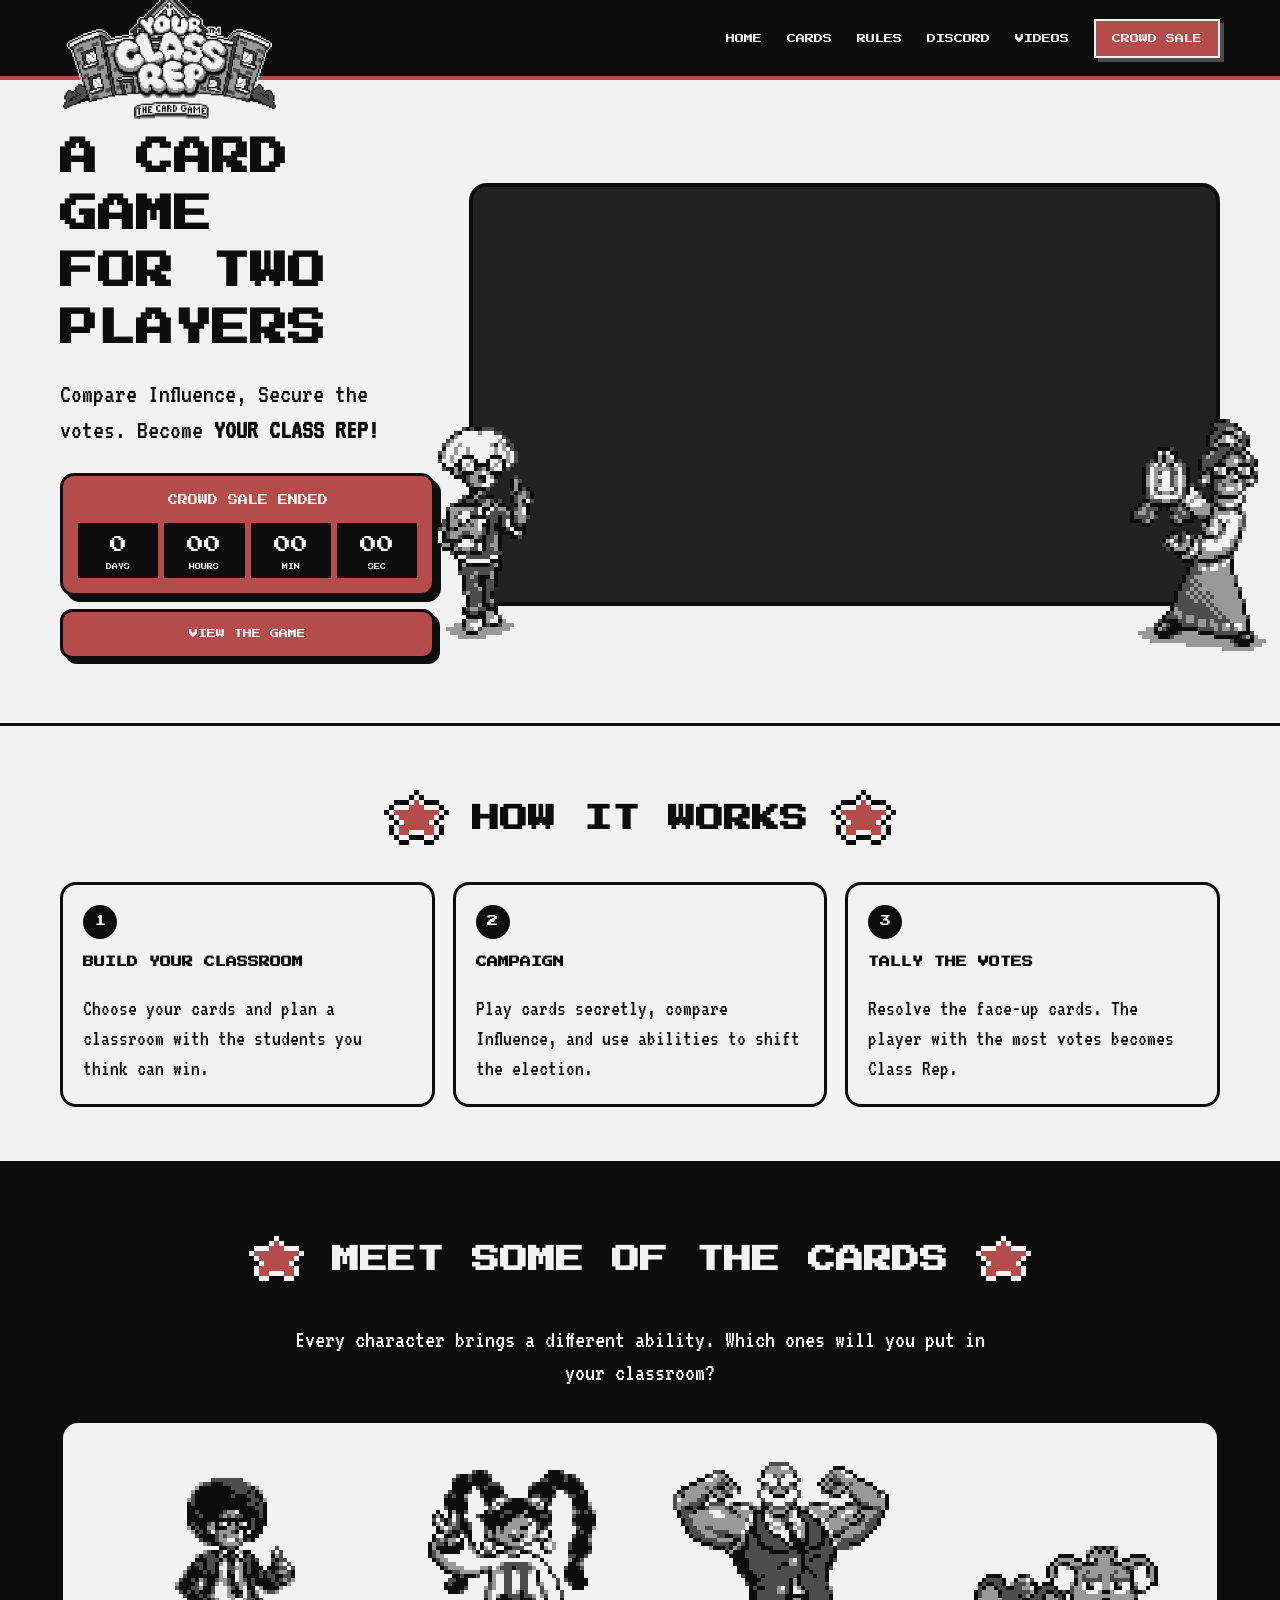
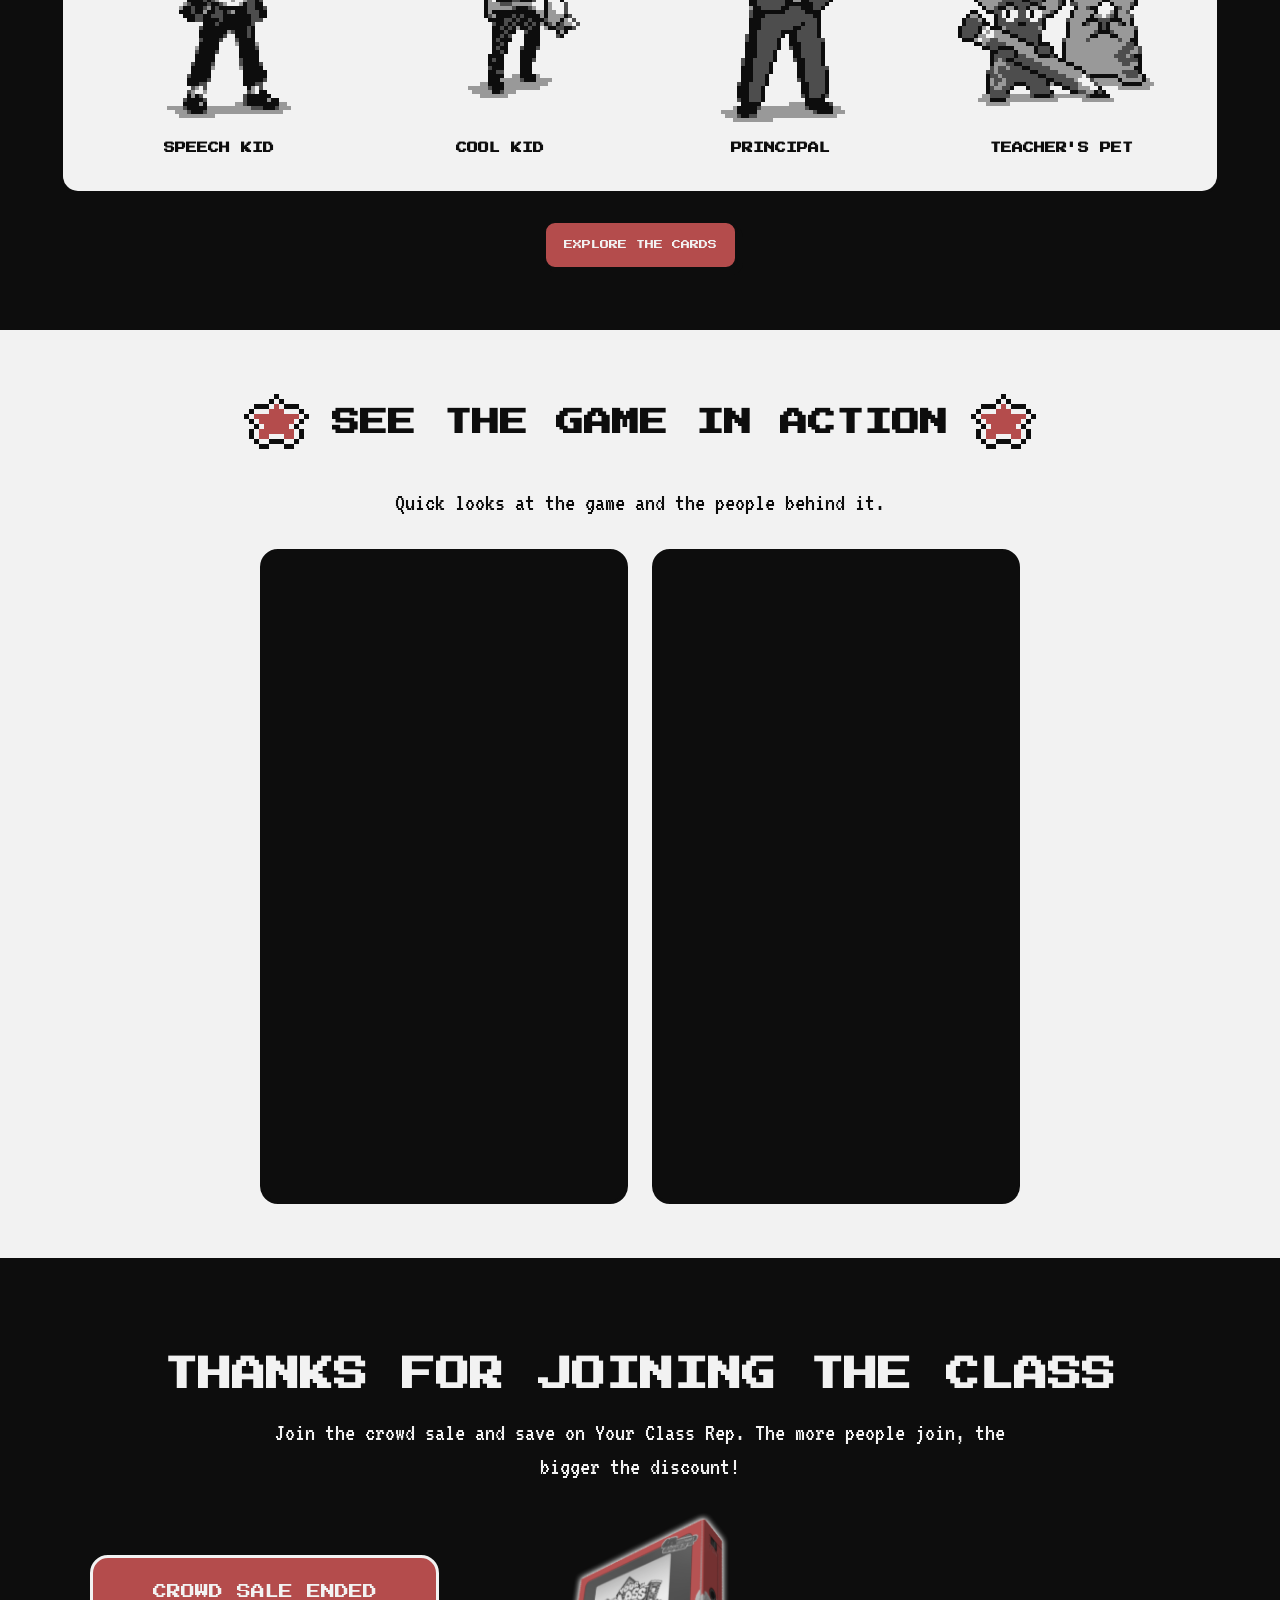
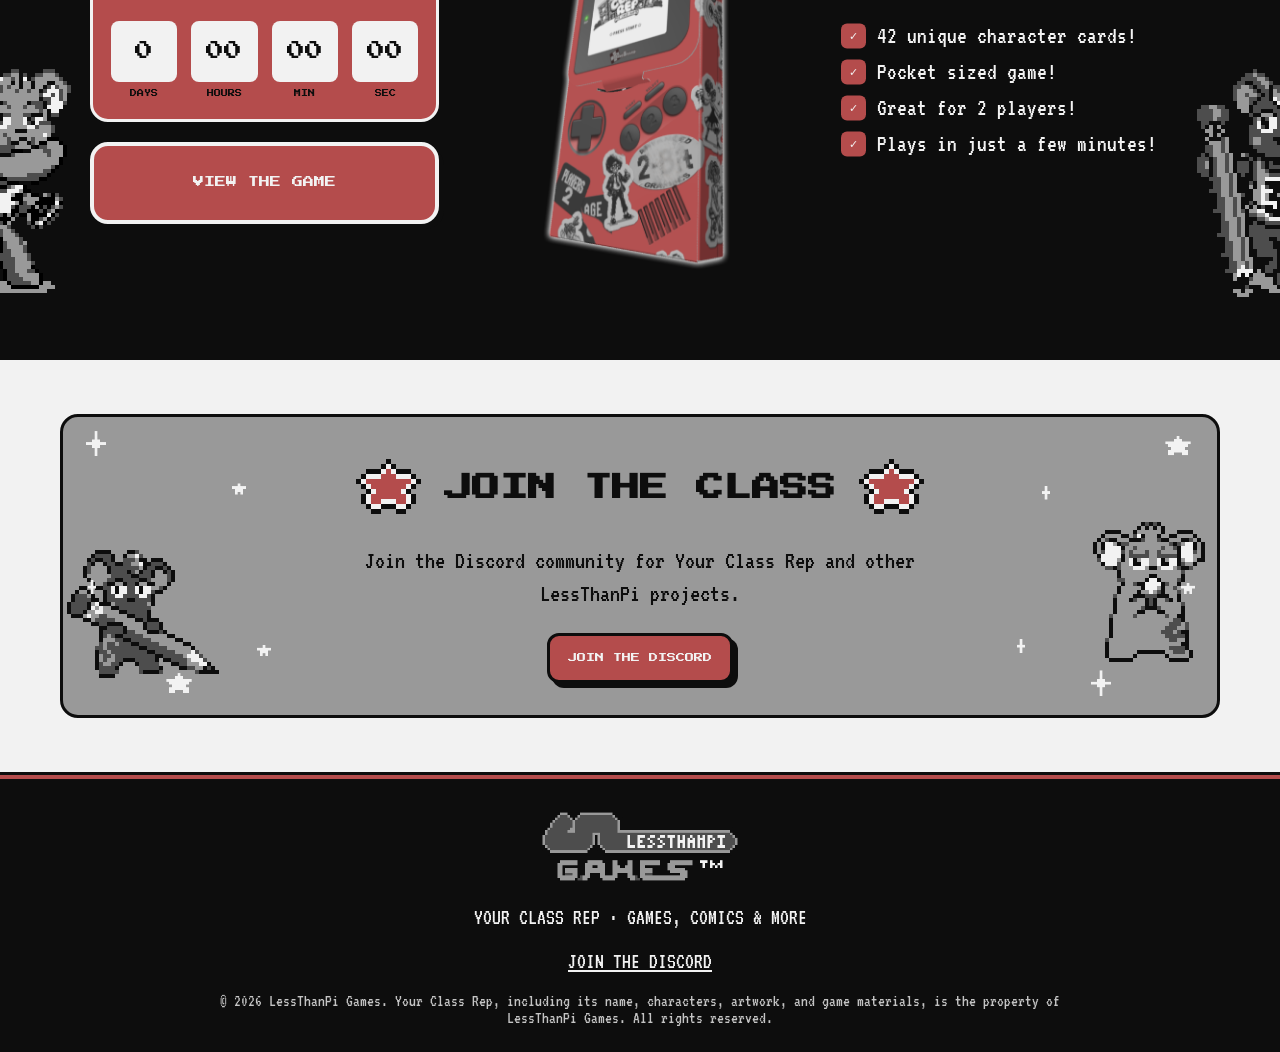
==== index.html @ 60b1a702 "Codex updates" ====
<!doctype html>
<html lang="en">
<head>
  <meta charset="utf-8">
  <meta name="viewport" content="width=device-width, initial-scale=1">
  <title>Your Class Rep | A Card Game for Two Players</title>
  <meta name="description" content="Meet Your Class Rep, a fast-paced two-player card game. Compare Influence, secure the votes, and become Your Class Rep.">
  <meta name="robots" content="index, follow, max-image-preview:large">
  <link rel="canonical" href="https://yourclassrep.com/">
  <link rel="icon" type="image/png" sizes="32x32" href="images/Assets/favicon-32.png">
  <link rel="icon" type="image/png" sizes="192x192" href="images/Assets/favicon-192.png">
  <link rel="apple-touch-icon" href="images/Assets/apple-touch-icon.png">
  <meta property="og:type" content="website">
  <meta property="og:site_name" content="Your Class Rep">
  <meta property="og:title" content="Your Class Rep | A Card Game for Two Players">
  <meta property="og:description" content="Compare Influence, secure the votes, and become Your Class Rep.">
  <meta property="og:url" content="https://yourclassrep.com/">
  <meta property="og:image" content="https://yourclassrep.com/images/Assets/Box-Transparent.png">
  <meta property="og:image:alt" content="Your Class Rep card game box">
  <meta name="twitter:card" content="summary_large_image">
  <meta name="twitter:image" content="https://yourclassrep.com/images/Assets/Box-Transparent.png">
  <link rel="preconnect" href="https://fonts.googleapis.com">
  <link rel="preconnect" href="https://fonts.gstatic.com" crossorigin>
  <link href="https://fonts.googleapis.com/css2?family=Press+Start+2P&family=VT323&display=swap" rel="stylesheet">
  <style>
    :root { --black:#0d0d0d; --white:#f2f2f2; --light-gray:#999; --dark-gray:#4d4d4d; --red:#b44c4c; --ink:var(--black); --paper:var(--white); }
    * { box-sizing:border-box; }
    html { scroll-behavior:smooth; scroll-padding-top:90px; }
    body { margin:0; color:var(--ink); background:var(--paper); font:22px "VT323",monospace; }
    a { color:inherit; }
    h1,h2,h3,.pixel { font-family:"Press Start 2P",monospace; text-transform:uppercase; }
    h1 { margin:0; font-size:clamp(23px,3.2vw,38px); line-height:1.5; }
    h2 { margin:0; font-size:clamp(16px,2.2vw,22px); line-height:1.6; }
    h3 { margin:0; font-size:11px; line-height:1.7; }
    p { line-height:1.35; }
    .wrap { width:min(1160px,calc(100% - 40px)); margin-inline:auto; }
    .topbar { position:sticky; top:0; z-index:20; background:var(--black); color:var(--white); border-bottom:4px solid var(--red); }
    .nav { position:relative; min-height:76px; display:flex; align-items:center; justify-content:flex-end; gap:24px; }
    .brand { position:absolute; z-index:2; left:0; top:-8px; display:block; }
    .brand img { display:block; width:220px; height:auto; max-width:none; object-fit:initial; }
    .navlinks { display:flex; align-items:center; justify-content:flex-end; gap:clamp(12px,2vw,25px); }
    .navlinks a { color:var(--white); text-decoration:none; font:9px "Press Start 2P",monospace; }
    .navlinks a:hover { color:#ff8b8b; }
    .navlinks .sale-nav { padding:13px 16px; background:var(--red); border:2px solid var(--white); box-shadow:4px 4px 0 var(--dark-gray); }
    .hero { display:grid; grid-template-columns:minmax(0,1fr) minmax(0,2fr); align-items:center; gap:34px; padding-block:38px 52px; }
    .hero-copy { padding:12px 0; }
    .hero-copy .subhead { margin:18px 0 24px; font-size:27px; }
    .hero-video { position:relative; width:100%; aspect-ratio:16/9; border:4px solid var(--black); border-radius:18px; background:#222; }
    .hero-video iframe,.short-video iframe { display:block; width:100%; height:100%; border:0; }
    .countdown-card { padding:15px; background:var(--red); color:var(--white); border:3px solid var(--black); border-radius:14px; box-shadow:5px 5px 0 var(--black); }
    .countdown-title { margin:0 0 11px; font:8px "Press Start 2P",monospace; line-height:1.8; }
    .hero .countdown-title { margin-bottom:14px; font-size:10px; text-align:center; }
    .countdown { display:grid; grid-template-columns:repeat(4,1fr); gap:6px; }
    .count-unit { padding:8px 4px; background:var(--black); text-align:center; }
    .count-value { display:block; font:clamp(11px,1.4vw,17px) "Press Start 2P",monospace; line-height:1.7; font-variant-numeric:tabular-nums; }
    .count-label { display:block; margin-top:4px; font:6px "Press Start 2P",monospace; }
    .button { display:inline-flex; justify-content:center; align-items:center; min-height:50px; padding:12px 18px; background:var(--red); color:var(--white); border:3px solid var(--black); border-radius:12px; box-shadow:5px 5px 0 var(--black); text-decoration:none; font:9px "Press Start 2P",monospace; line-height:1.8; }
    .button:hover { background:var(--black); }
    .hero .countdown-card { margin-top:20px; box-shadow:6px 6px 0 var(--black); }
    .hero .button { width:100%; margin-top:13px; }
    .band { padding:54px 0; border-block:3px solid var(--black); }
    .band-paper { background:var(--white); }
    .band-dark { color:var(--white); background:var(--black); }
    .section-title { display:flex; gap:18px; align-items:center; justify-content:center; margin-bottom:22px; text-align:center; }
    .section-title h2 { font-size:clamp(18px,2.7vw,28px); }
    .section-title::before,.section-title::after { content:""; flex:none; width:75px; height:80px; background:center/contain no-repeat url("images/Assets/RedStar.png"); }
    .section-intro { max-width:720px; margin:0 auto 30px; text-align:center; font-size:25px; }
    .steps { display:grid; grid-template-columns:repeat(3,1fr); gap:18px; }
    .step { min-height:180px; padding:20px; border:3px solid var(--black); border-radius:16px; background:var(--white); }
    .step-num { display:grid; place-items:center; width:34px; height:34px; margin-bottom:15px; color:var(--white); background:var(--black); border-radius:50%; font:11px "Press Start 2P",monospace; }
    .step p { margin-bottom:0; }
    .character-sprinkle { position:absolute; z-index:1; width:108px; height:140px; object-fit:contain; image-rendering:pixelated; pointer-events:none; }
    .hero-video { position:relative; }
    .hero-sprinkle-left,.hero-sprinkle-right { width:216px; height:280px; bottom:-65px; z-index:2; }
    .hero-sprinkle-left { left:25px; transform:translateX(-50%); }
    .hero-sprinkle-right { right:30px; transform:translateX(50%); }
    .featured-grid { display:grid; grid-template-columns:repeat(4,1fr); gap:0; padding:15px; background:var(--white); border:3px solid var(--black); border-radius:18px; }
    .featured { display:block; padding:12px; color:var(--black); background:var(--white); text-align:center; text-decoration:none; }
    .featured:hover img,.featured:focus-visible img { box-shadow:0 0 0 3px var(--red); border-radius:14px; }
    .featured img { display:block; width:216px; height:280px; margin:auto; object-fit:contain; image-rendering:pixelated; background:var(--white); }
    .featured h3 { margin:10px 0 5px; color:var(--black); }
    .featured p { margin:0; color:var(--dark-gray); }
    .center { text-align:center; }
    .section-action { margin-top:26px; }
    .shorts-grid { display:grid; grid-template-columns:repeat(2,minmax(0,1fr)); gap:24px; max-width:760px; margin:auto; }
    .short-video { width:100%; aspect-ratio:9/16; max-height:680px; border:3px solid var(--black); border-radius:18px; background:var(--black); overflow:hidden; }
    .facts { display:flex; flex-wrap:wrap; justify-content:center; gap:12px; margin-top:26px; }
    .facts span { padding:10px 13px; border:2px solid var(--black); background:var(--white); font:8px/1.8 "Press Start 2P",monospace; text-align:center; }
    .sale-block { position:relative; display:grid; grid-template-columns:1fr 1fr 1fr; grid-template-areas:"intro intro intro" "timer art points"; align-items:center; gap:26px; padding:30px; border:0; border-radius:24px; }
    .sale-block-intro { grid-area:intro; text-align:center; }
    .sale-block-intro h2 { margin-bottom:14px; font-size:clamp(23px,3vw,34px); }
    .sale-block-intro p { max-width:760px; margin:0 auto; font-size:25px; }
    .sale-countdown { grid-area:timer; width:100%; padding:22px 18px; border:3px solid var(--white); border-radius:18px; background:var(--red); color:var(--white); }
    .sale-countdown .countdown-title { margin:0 0 16px; color:var(--white); font-size:14px; text-align:center; }
    .sale-countdown .countdown { gap:14px; }
    .sale-countdown .count-unit { position:relative; padding:0; background:transparent; }
    .sale-countdown .count-value { padding:15px 4px; border-radius:8px; background:var(--white); color:var(--black); font-size:clamp(12px,1.5vw,18px); }
    .sale-countdown .count-label { margin-top:8px; color:var(--black); font-size:7px; }
    .sale-art-wrap { position:relative; grid-area:art; display:flex; min-height:340px; align-items:center; justify-content:center; }
    .sale-box { display:block; width:100%; max-width:280px; max-height:360px; margin:auto; object-fit:contain; }
    .sale-cta-group { grid-area:timer; display:flex; width:100%; flex-direction:column; justify-content:center; gap:20px; }
    .sale-section-button { position:static; width:100%; min-height:82px; padding:18px 22px; border:4px solid var(--white); border-radius:18px; box-shadow:5px 5px 0 var(--black); font-size:11px; }
    .sale-points { grid-area:points; margin:0; padding:0; list-style:none; font-size:24px; }
    .sale-points li { position:relative; margin:12px 0; padding-left:36px; }
    .sale-points li::before { content:"✓"; position:absolute; left:0; top:50%; display:grid; width:25px; height:25px; place-items:center; transform:translateY(-50%); color:var(--white); background:var(--red); border-radius:6px; font:11px "Press Start 2P",monospace; }
    .sale-character-left,.sale-character-right { position:absolute; bottom:-25px; width:216px; height:280px; object-fit:contain; image-rendering:pixelated; pointer-events:none; }
    .sale-character-left { left:-165px; }
    .sale-character-right { right:-165px; }
    .discord-box { position:relative; overflow:hidden; padding:32px 230px; text-align:center; border:3px solid var(--black); border-radius:18px; background:var(--light-gray); }
    .discord-box .section-title { margin-bottom:0; }
    .discord-mascot { position:absolute; top:50%; width:216px; height:280px; transform:translateY(-50%); object-fit:contain; image-rendering:pixelated; pointer-events:none; }
    .discord-mascot.left { left:0; }
    .discord-mascot.right { right:0; }
    .discord-sparkle { position:absolute; width:42px; height:45px; object-fit:contain; pointer-events:none; }
    .discord-sparkle.l1 { top:6px; left:12px; }
    .discord-sparkle.l2 { top:50px; left:155px; }
    .discord-sparkle.l3 { top:50%; left:8px; }
    .discord-sparkle.l4 { bottom:8px; left:95px; }
    .discord-sparkle.l5 { bottom:42px; left:180px; }
    .discord-sparkle.r1 { top:8px; right:18px; }
    .discord-sparkle.r2 { top:55px; right:150px; }
    .discord-sparkle.r3 { top:50%; right:8px; }
    .discord-sparkle.r4 { bottom:8px; right:95px; }
    .discord-sparkle.r5 { bottom:45px; right:175px; }
    .discord-box p { max-width:640px; margin:15px auto 22px; font-size:25px; }
    footer { padding:26px 15px; color:var(--white); background:var(--black); text-align:center; border-top:4px solid var(--red); }
    footer a { color:var(--white); }
    .legal { display:block; max-width:900px; margin:20px auto 0; color:#c4c4c4; font-size:17px; }
    .youtube-fallback { position:relative; display:flex; width:100%; height:100%; align-items:center; justify-content:center; overflow:hidden; color:var(--white); background:var(--black); text-decoration:none; text-align:center; }
    .youtube-fallback img { position:absolute; width:52%; height:85%; object-fit:contain; opacity:.42; }
    .youtube-fallback span { position:relative; padding:14px 18px; background:var(--red); border:3px solid var(--white); font:9px/1.8 "Press Start 2P",monospace; }
    .maker-logo { display:block; width:min(210px,58vw); height:auto; margin:0 auto 18px; }
    .hero-copy { position:relative; }
    .hero-copy::after { content:""; position:absolute; width:31px; height:31px; right:-9px; top:-14px; background:center/contain no-repeat url("images/Assets/Stars/4pointStarL.png"); }
    @media(max-width:800px) {
      .nav { display:block; padding-block:12px; }
      .brand img { width:220px; }
      .navlinks { justify-content:flex-end; flex-wrap:wrap; gap:10px 14px; margin-left:0; padding:70px 0 3px; }
      .navlinks a { font-size:7px; }
      .hero { grid-template-columns:1fr; gap:20px; padding-top:27px; }
      .hero-copy { max-width:560px; }
      .hero-copy .subhead { margin:12px 0 15px; }
      .hero .countdown-card { max-width:430px; }
      .hero .button { max-width:430px; }
      .featured img { width:162px; height:210px; }
      .character-sprinkle { width:108px; height:140px; }
      .hero-sprinkle-left,.hero-sprinkle-right { width:162px; height:210px; bottom:-50px; }
      .sale-block { grid-template-columns:1fr 1fr; grid-template-areas:"intro intro" "timer points" "art art"; }
      .sale-art-wrap { min-height:300px; }
      .sale-section-button { left:0; width:100%; }
      .sale-character-left,.sale-character-right { width:162px; height:210px; }
      .sale-character-left { left:-135px; }
      .sale-character-right { right:-135px; }
      .discord-box { padding-inline:170px; }
      .discord-mascot { width:162px; height:210px; }
      .discord-sparkle { width:30px; height:32px; }
    }
    @media(max-width:560px) {
      body { font-size:20px; }
      .wrap { width:min(100% - 28px,1160px); }
      .nav { display:block; }
      .brand { top:-6px; }
      .brand img { width:220px; height:auto; }
      .navlinks { justify-content:flex-start; margin-left:0; padding:78px 0 3px; }
      .navlinks a { font-size:6px; }
      .navlinks .sale-nav { padding:9px; }
      .hero { padding-block:24px 34px; }
      .hero-copy .subhead { font-size:23px; }
      .countdown-card { padding:11px 8px; }
      .count-value { font-size:10px; }
      .count-label { font-size:5px; }
      .band { padding:40px 0; }
      .steps { grid-template-columns:1fr; }
      .step { min-height:0; }
      .featured-grid { grid-template-columns:repeat(2,1fr); gap:5px; padding:8px; }
      .featured { padding:8px 4px; }
      .featured img { width:108px; height:140px; }
      .featured h3 { font-size:8px; }
      .shorts-grid { grid-template-columns:1fr; max-width:360px; }
      .sale-block { grid-template-columns:1fr; grid-template-areas:"intro" "timer" "art" "points"; padding:20px 14px 30px; text-align:center; }
      .sale-block-intro p { font-size:22px; }
      .sale-countdown { max-width:380px; justify-self:center; padding:18px 10px; }
      .sale-countdown .countdown { gap:8px; }
      .sale-countdown .countdown-title { font-size:11px; }
      .sale-countdown .count-value { font-size:12px; }
      .sale-countdown .count-label { font-size:6px; }
      .sale-art-wrap { min-height:260px; padding-bottom:40px; }
      .sale-box { max-width:210px; max-height:260px; }
      .sale-section-button { bottom:5px; left:0; width:100%; min-height:68px; font-size:8px; }
      .sale-points { text-align:left; justify-self:center; }
      .sale-character-left,.sale-character-right { bottom:-12px; width:54px; height:70px; }
      .sale-character-left { left:-5px; }
      .sale-character-right { right:-5px; }
      .facts { gap:8px; }
      .facts span { font-size:7px; }
      .character-sprinkle { width:54px; height:70px; }
      .hero-sprinkle-left,.hero-sprinkle-right { width:108px; height:140px; bottom:-34px; }
      .hero-sprinkle-left { left:-12px; }
      .hero-sprinkle-right { right:-12px; }
      .discord-box { padding:26px 55px; }
      .discord-mascot { width:54px; height:70px; }
      .discord-mascot.left { left:-5px; }
      .discord-mascot.right { right:-5px; }
      .discord-sparkle { width:24px; height:26px; }
      .discord-sparkle.l2 { left:34px; }
      .discord-sparkle.l4 { left:28px; }
      .discord-sparkle.l5 { left:38px; }
      .discord-sparkle.r2 { right:34px; }
      .discord-sparkle.r4 { right:28px; }
      .discord-sparkle.r5 { right:38px; }
    }
  </style>
</head>
<body>
  <header class="topbar">
    <nav class="nav wrap" aria-label="Main navigation">
        <a class="brand" href="index.html" aria-label="Your Class Rep home"><img src="images/Assets/YourClassRepLogo-Large.png" alt="Your Class Rep"></a>
      <div class="navlinks">
        <a href="index.html">HOME</a><a href="cards.html">CARDS</a><a href="#how-it-works">RULES</a>
        <a href="https://discord.gg/mZXwqtUXw4" target="_blank" rel="noopener noreferrer">DISCORD</a>
        <a href="#videos">VIDEOS</a><a class="sale-nav" href="https://www.thegamecrafter.com/crowdsale/your-class-rep:-the-card-game" target="_blank" rel="noopener noreferrer">CROWD SALE</a>
      </div>
    </nav>
  </header>

  <main>
    <div class="wrap">
      <section class="hero" aria-labelledby="main-title">
        <div class="hero-copy">
          <h1 id="main-title">A card game<br>for two players</h1>
          <p class="subhead">Compare Influence, Secure the votes. Become <strong>YOUR CLASS REP!</strong></p>
          <div class="countdown-card" aria-live="polite">
            <p class="countdown-title" id="home-sale-message">CROWD SALE STARTS IN</p>
            <div class="countdown" id="home-countdown" aria-label="Countdown to the crowd sale">
              <div class="count-unit"><span class="count-value" data-unit="days">--</span><span class="count-label">DAYS</span></div>
              <div class="count-unit"><span class="count-value" data-unit="hours">--</span><span class="count-label">HOURS</span></div>
              <div class="count-unit"><span class="count-value" data-unit="minutes">--</span><span class="count-label">MIN</span></div>
              <div class="count-unit"><span class="count-value" data-unit="seconds">--</span><span class="count-label">SEC</span></div>
            </div>
          </div>
          <a class="button" id="home-sale-button" href="https://www.thegamecrafter.com/crowdsale/your-class-rep:-the-card-game" target="_blank" rel="noopener noreferrer">VISIT THE CROWD SALE</a>
        </div>
        <div class="hero-video"><iframe data-youtube-id="1VZW6BRRT9M" data-youtube-kind="watch" src="https://www.youtube-nocookie.com/embed/1VZW6BRRT9M" title="Your Class Rep gameplay" loading="eager" referrerpolicy="origin" allow="accelerometer; autoplay; clipboard-write; encrypted-media; gyroscope; picture-in-picture; web-share" allowfullscreen></iframe><img class="character-sprinkle hero-sprinkle-left" src="images/Characters/04-NerdM-Ch.png" alt="" aria-hidden="true"><img class="character-sprinkle hero-sprinkle-right" src="images/Characters/03-NerdF-Ch.png" alt="" aria-hidden="true"></div>
      </section>
    </div>

    <section class="band band-paper" id="how-it-works">
      <div class="wrap">
        <div class="section-title"><h2>HOW IT WORKS</h2></div>
        <div class="steps">
          <article class="step"><span class="step-num">1</span><h3>BUILD YOUR CLASSROOM</h3><p>Choose your cards and plan a classroom with the students you think can win.</p></article>
          <article class="step"><span class="step-num">2</span><h3>CAMPAIGN</h3><p>Play cards secretly, compare Influence, and use abilities to shift the election.</p></article>
          <article class="step"><span class="step-num">3</span><h3>TALLY THE VOTES</h3><p>Resolve the face-up cards. The player with the most votes becomes Class Rep.</p></article>
        </div>
      </div>
    </section>

    <section class="band band-dark" id="featured-cards">
      <div class="wrap">
        <div class="section-title"><h2>MEET SOME OF THE CARDS</h2></div>
        <p class="section-intro">Every character brings a different ability. Which ones will you put in your classroom?</p>
        <div class="featured-grid">
          <a class="featured" href="cards.html?card=1#card-detail"><img src="images/Characters/01-SpeechM-Ch.png" alt="Speech Kid character art"><h3>SPEECH KID</h3></a>
          <a class="featured" href="cards.html?card=6#card-detail"><img src="images/Characters/06-CoolF-Ch.png" alt="Cool Kid character art"><h3>COOL KID</h3></a>
          <a class="featured" href="cards.html?card=13#card-detail"><img src="images/Characters/13-PrincM-Ch.png" alt="Principal character art"><h3>PRINCIPAL</h3></a>
          <a class="featured" href="cards.html?card=11#card-detail"><img src="images/Characters/11-PetF-Ch.png" alt="Teacher's Pet character art"><h3>TEACHER'S PET</h3></a>
        </div>
        <div class="center section-action"><a class="button" href="cards.html">EXPLORE THE CARDS</a></div>
      </div>
    </section>

    <section class="band band-paper" id="videos">
      <div class="wrap">
        <div class="section-title"><h2>SEE THE GAME IN ACTION</h2></div>
        <p class="section-intro">Quick looks at the game and the people behind it.</p>
        <div class="shorts-grid">
          <div class="short-video"><iframe data-youtube-id="dXkFr5CicBQ" data-youtube-kind="shorts" src="https://www.youtube-nocookie.com/embed/dXkFr5CicBQ" title="Playing Your Class Rep" loading="lazy" referrerpolicy="origin" allow="accelerometer; autoplay; clipboard-write; encrypted-media; gyroscope; picture-in-picture; web-share" allowfullscreen></iframe></div>
          <div class="short-video"><iframe data-youtube-id="D9mlF4GlQIM" data-youtube-kind="shorts" src="https://www.youtube-nocookie.com/embed/D9mlF4GlQIM" title="Designing the Your Class Rep cards" loading="lazy" referrerpolicy="origin" allow="accelerometer; autoplay; clipboard-write; encrypted-media; gyroscope; picture-in-picture; web-share" allowfullscreen></iframe></div>
        </div>
      </div>
    </section>

    <section class="band band-dark" id="crowd-sale">
      <div class="wrap sale-block">
        <img class="sale-character-left" src="images/Characters/36-MascotM-Ch.png" alt="" aria-hidden="true">
        <img class="sale-character-right" src="images/Characters/35-MascotF-Ch.png" alt="" aria-hidden="true">
        <div class="sale-block-intro">
          <h2 id="sale-section-heading">THE CROWD SALE</h2>
          <p>Join the crowd sale and save on Your Class Rep. The more people join, the bigger the discount!</p>
        </div>
        <div class="sale-cta-group">
        <div class="sale-countdown" aria-live="polite">
            <p class="countdown-title" id="sale-section-message">LAUNCHES OCT 31</p>
            <div class="countdown" id="sale-countdown" aria-label="Countdown to the crowd sale">
              <div class="count-unit"><span class="count-value" data-unit="days">--</span><span class="count-label">DAYS</span></div>
              <div class="count-unit"><span class="count-value" data-unit="hours">--</span><span class="count-label">HOURS</span></div>
              <div class="count-unit"><span class="count-value" data-unit="minutes">--</span><span class="count-label">MIN</span></div>
              <div class="count-unit"><span class="count-value" data-unit="seconds">--</span><span class="count-label">SEC</span></div>
            </div>
        </div>
        <a class="button sale-section-button" id="sale-section-button" href="https://www.thegamecrafter.com/crowdsale/your-class-rep:-the-card-game" target="_blank" rel="noopener noreferrer">VISIT THE CROWD SALE</a>
        </div>
        <div class="sale-art-wrap">
          <img class="sale-box" src="images/Assets/Box-Transparent.png" alt="Your Class Rep card game box" loading="lazy">
        </div>
        <ul class="sale-points"><li>42 unique character cards!</li><li>Pocket sized game!</li><li>Great for 2 players!</li><li>Plays in just a few minutes!</li></ul>
      </div>
    </section>

    <section class="band band-paper">
      <div class="wrap discord-box">
        <img class="discord-mascot left" src="images/Characters/11-PetF-Ch1.png" alt="" aria-hidden="true">
        <img class="discord-mascot right" src="images/Characters/11-PetF-Ch2.png" alt="" aria-hidden="true">
        <img class="discord-sparkle l1" src="images/Assets/Stars/4pointStarL.png" alt="" aria-hidden="true"><img class="discord-sparkle l2" src="images/Assets/Stars/5pointStarS.png" alt="" aria-hidden="true"><img class="discord-sparkle l3" src="images/Assets/Stars/4pointStarS.png" alt="" aria-hidden="true"><img class="discord-sparkle l4" src="images/Assets/Stars/5pointStarL.png" alt="" aria-hidden="true"><img class="discord-sparkle l5" src="images/Assets/Stars/5pointStarS.png" alt="" aria-hidden="true">
        <img class="discord-sparkle r1" src="images/Assets/Stars/5pointStarL.png" alt="" aria-hidden="true"><img class="discord-sparkle r2" src="images/Assets/Stars/4pointStarS.png" alt="" aria-hidden="true"><img class="discord-sparkle r3" src="images/Assets/Stars/5pointStarS.png" alt="" aria-hidden="true"><img class="discord-sparkle r4" src="images/Assets/Stars/4pointStarL.png" alt="" aria-hidden="true"><img class="discord-sparkle r5" src="images/Assets/Stars/4pointStarS.png" alt="" aria-hidden="true">
        <div class="section-title"><h2>JOIN THE CLASS</h2></div>
        <p>Join the Discord community for Your Class Rep and other LessThanPi projects.</p>
        <a class="button" href="https://discord.gg/mZXwqtUXw4" target="_blank" rel="noopener noreferrer">JOIN THE DISCORD</a>
      </div>
    </section>
  </main>

  <footer><img class="maker-logo" src="images/Assets/LessThanPiGamesLogo-Large.png" alt="LessThanPi Games"><span>YOUR CLASS REP · GAMES, COMICS &amp; MORE</span><br><br><a href="https://discord.gg/mZXwqtUXw4" target="_blank" rel="noopener noreferrer">JOIN THE DISCORD</a><small class="legal">© 2026 LessThanPi Games. Your Class Rep, including its name, characters, artwork, and game materials, is the property of LessThanPi Games. All rights reserved.</small></footer>

  <script>
    (() => {
      // Explicit offsets preserve the sale's Eastern Time window across visitor time zones and DST.
      const start = new Date('2026-10-31T00:00:00-04:00').getTime();
      const end = new Date('2026-11-22T00:00:00-05:00').getTime(); // midnight after Nov 21, inclusive through 11:59 PM ET
      const fmt = value => String(value).padStart(2, '0');
      const groups = [
        { box: 'home-countdown', message: 'home-sale-message', button: 'home-sale-button' },
        { box: 'sale-countdown', message: 'sale-section-message', button: 'sale-section-button' }
      ];
      function update() {
        const now = Date.now();
        let target = start;
        let message = 'LAUNCHES OCT 31';
        let button = 'VISIT THE CROWD SALE';
        let heading = 'THE CROWD SALE';
        if (now >= end) {
          target = now;
          message = 'CROWD SALE ENDED';
          button = 'VIEW THE GAME';
          heading = 'THANKS FOR JOINING THE CLASS';
        } else if (now >= start) {
          target = end;
          message = 'SALE ENDS NOV 21';
          button = 'JOIN THE CROWD SALE';
          heading = 'THE CROWD SALE IS LIVE';
        }
        const remaining = Math.max(0, Math.floor((target - now) / 1000));
        const values = { days: Math.floor(remaining / 86400), hours: Math.floor(remaining % 86400 / 3600), minutes: Math.floor(remaining % 3600 / 60), seconds: remaining % 60 };
        groups.forEach(group => {
          const root = document.getElementById(group.box);
          root.querySelectorAll('[data-unit]').forEach(node => node.textContent = node.dataset.unit === 'days' ? String(values[node.dataset.unit]) : fmt(values[node.dataset.unit]));
          document.getElementById(group.message).textContent = message;
          document.getElementById(group.button).textContent = button;
        });
        document.getElementById('sale-section-heading').textContent = heading;
      }
      update();
      setInterval(update, 1000);
    })();
    if (location.protocol === 'file:') {
      document.querySelectorAll('iframe[data-youtube-id]').forEach(frame => {
        const id = frame.dataset.youtubeId;
        const path = frame.dataset.youtubeKind === 'shorts' ? `shorts/${id}` : `watch?v=${id}`;
        const link = document.createElement('a');
        link.className = 'youtube-fallback'; link.href = `https://www.youtube.com/${path}`;
        link.target = '_blank'; link.rel = 'noopener';
        link.innerHTML = '<img src="images/Assets/Box-Transparent.png" alt=""><span>PLAY ON YOUTUBE</span>';
        frame.replaceWith(link);
      });
    }
  </script>
</body>
</html>
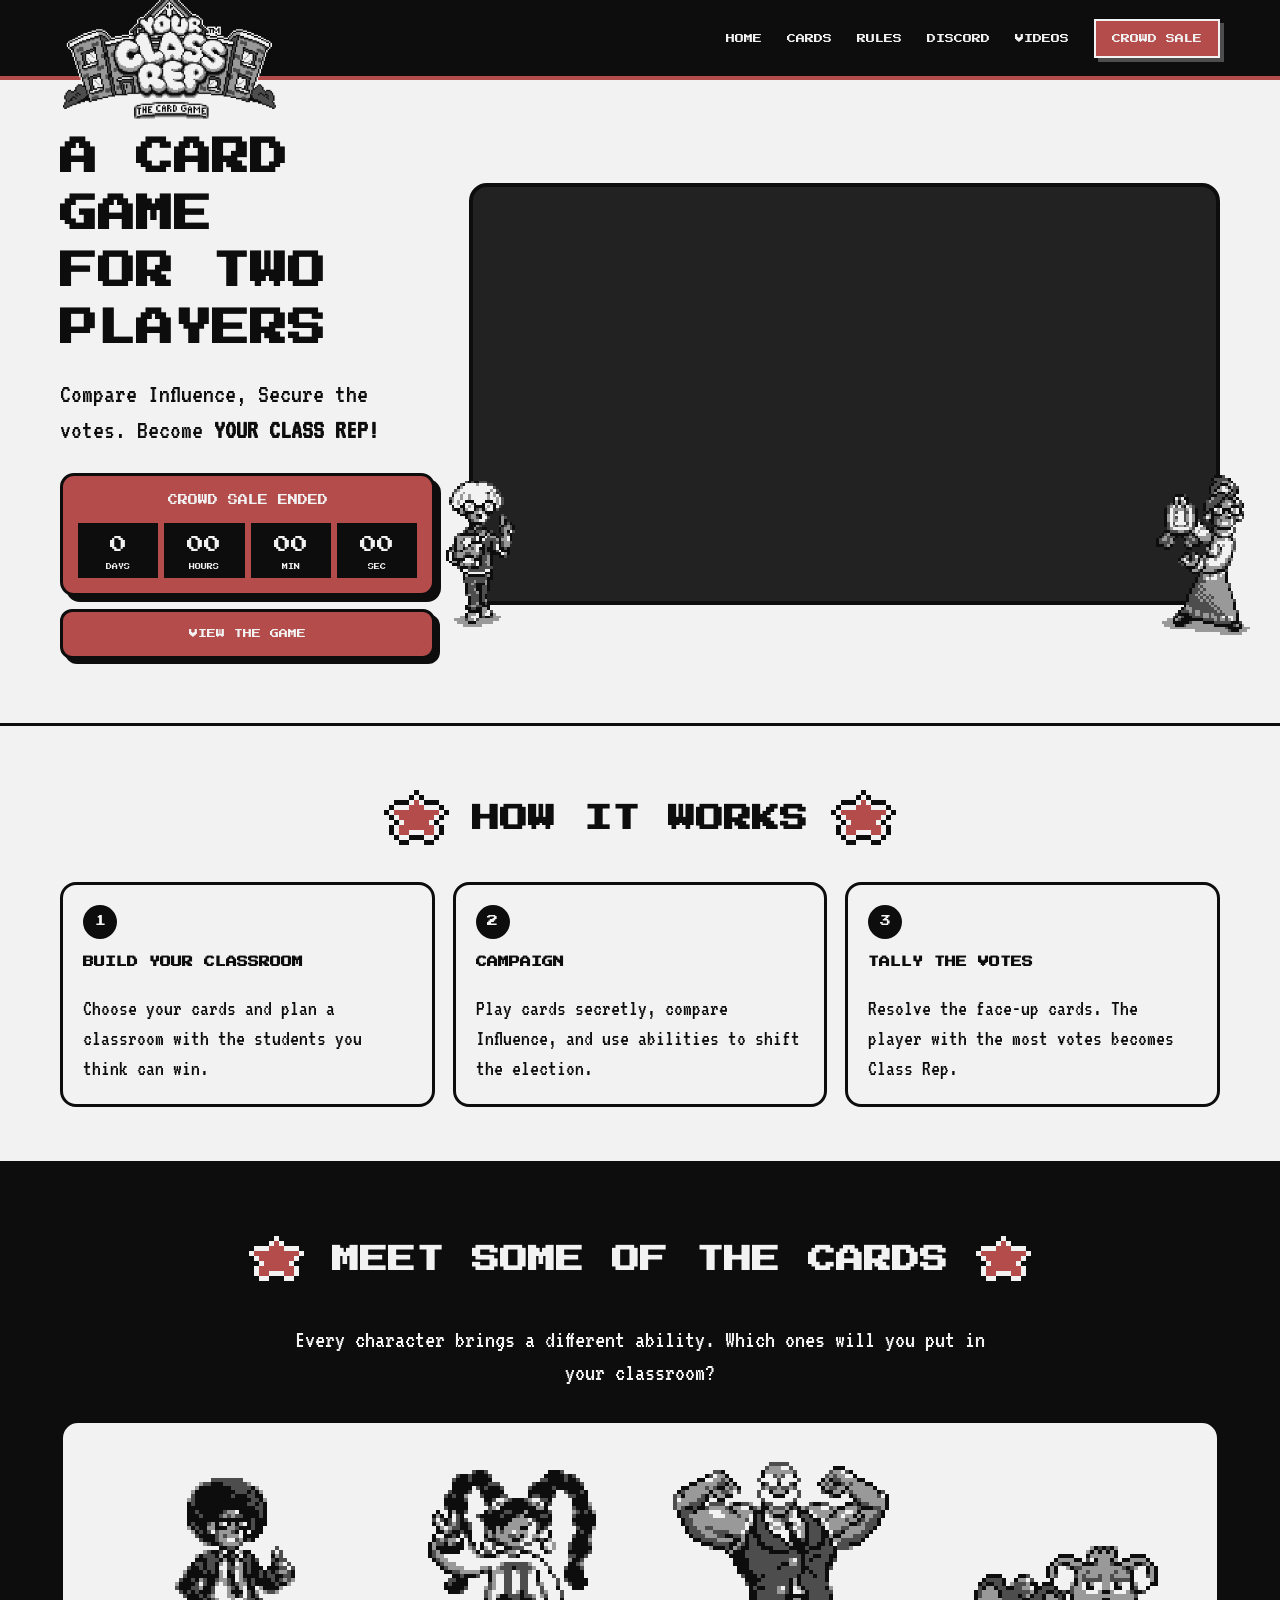
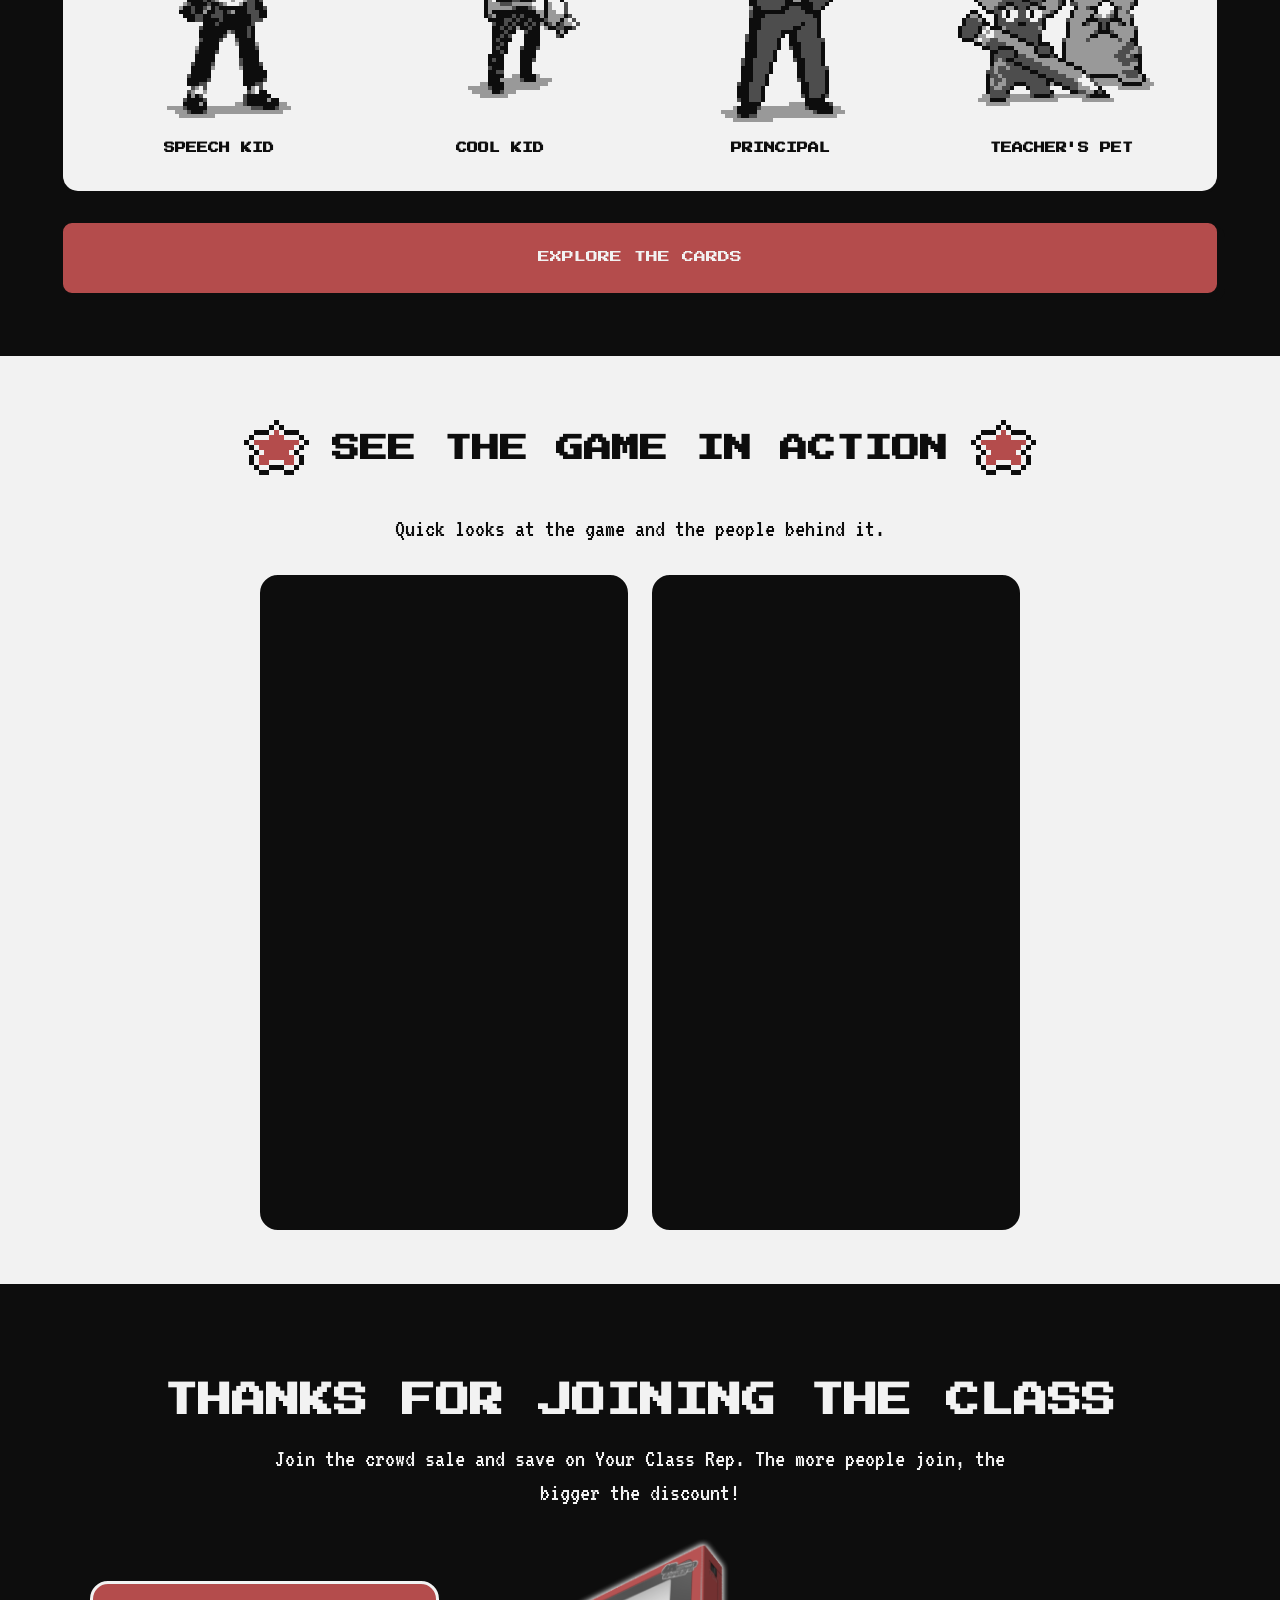
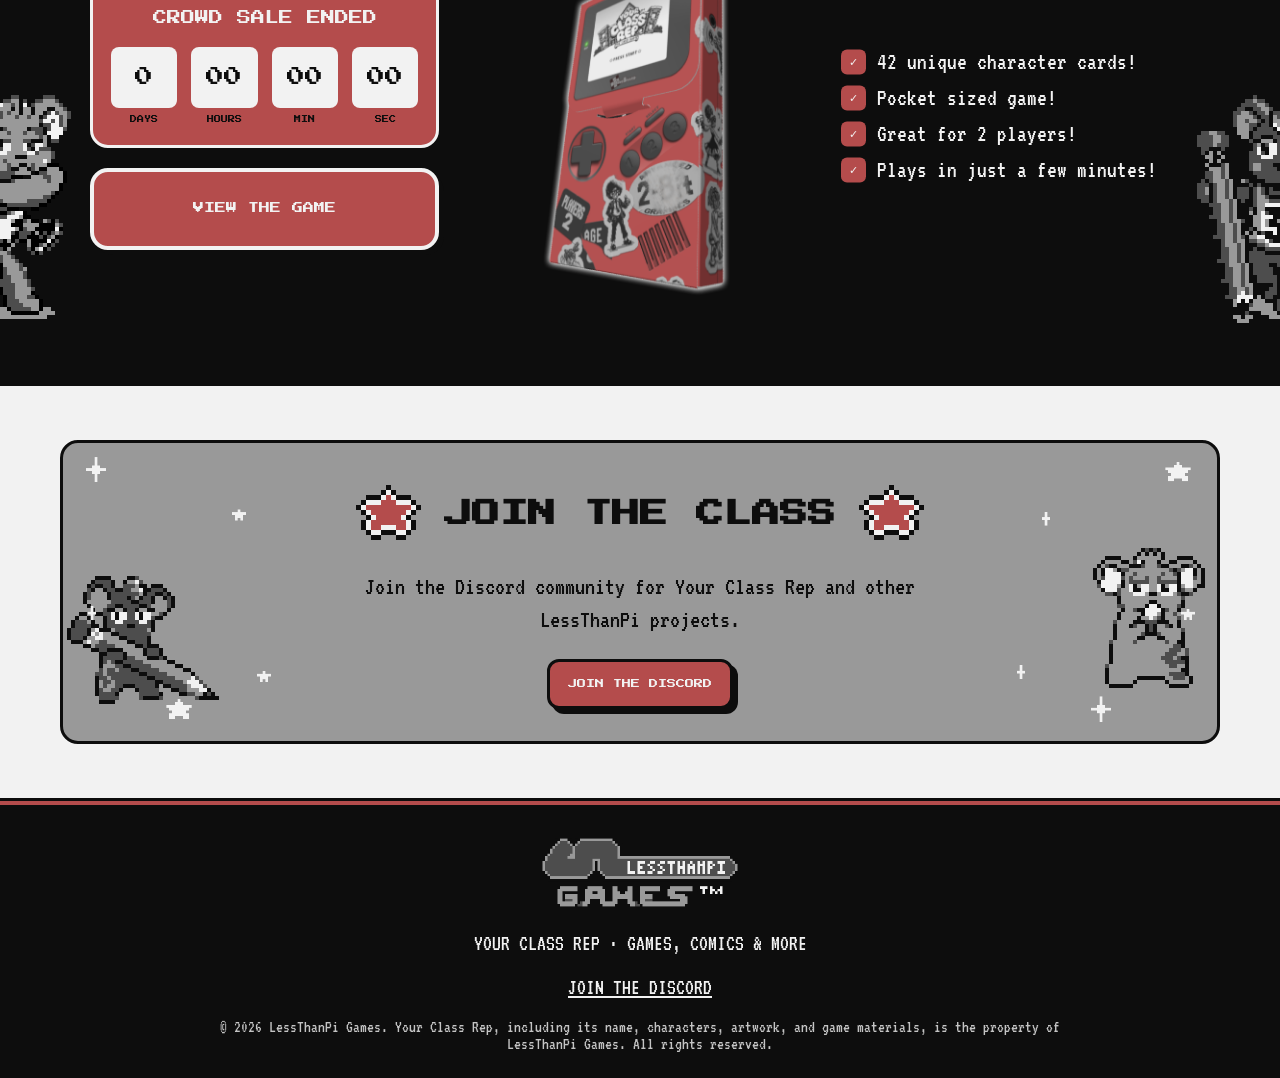
==== commit f7e99278: "updates to card data push!" ====
--- a/index.html
+++ b/index.html
@@ -15,10 +15,10 @@
   <meta property="og:title" content="Your Class Rep | A Card Game for Two Players">
   <meta property="og:description" content="Compare Influence, secure the votes, and become Your Class Rep.">
   <meta property="og:url" content="https://yourclassrep.com/">
-  <meta property="og:image" content="https://yourclassrep.com/images/Assets/Box-Transparent.png">
-  <meta property="og:image:alt" content="Your Class Rep card game box">
+  <meta property="og:image" content="https://yourclassrep.com/images/Action%20Shots/YCR-Hero-2.png">
+  <meta property="og:image:alt" content="Your Class Rep handheld game console with the game logo on screen">
   <meta name="twitter:card" content="summary_large_image">
-  <meta name="twitter:image" content="https://yourclassrep.com/images/Assets/Box-Transparent.png">
+  <meta name="twitter:image" content="https://yourclassrep.com/images/Action%20Shots/YCR-Hero-2.png">
   <link rel="preconnect" href="https://fonts.googleapis.com">
   <link rel="preconnect" href="https://fonts.gstatic.com" crossorigin>
   <link href="https://fonts.googleapis.com/css2?family=Press+Start+2P&family=VT323&display=swap" rel="stylesheet">
@@ -45,7 +45,7 @@
     .hero { display:grid; grid-template-columns:minmax(0,1fr) minmax(0,2fr); align-items:center; gap:34px; padding-block:38px 52px; }
     .hero-copy { padding:12px 0; }
     .hero-copy .subhead { margin:18px 0 24px; font-size:27px; }
-    .hero-video { position:relative; width:100%; aspect-ratio:16/9; border:4px solid var(--black); border-radius:18px; background:#222; }
+    .hero-video { position:relative; container-type:inline-size; width:100%; aspect-ratio:16/9; border:4px solid var(--black); border-radius:18px; background:#222; }
     .hero-video iframe,.short-video iframe { display:block; width:100%; height:100%; border:0; }
     .countdown-card { padding:15px; background:var(--red); color:var(--white); border:3px solid var(--black); border-radius:14px; box-shadow:5px 5px 0 var(--black); }
     .countdown-title { margin:0 0 11px; font:8px "Press Start 2P",monospace; line-height:1.8; }
@@ -72,8 +72,11 @@
     .character-sprinkle { position:absolute; z-index:1; width:108px; height:140px; object-fit:contain; image-rendering:pixelated; pointer-events:none; }
     .hero-video { position:relative; }
     .hero-sprinkle-left,.hero-sprinkle-right { width:216px; height:280px; bottom:-65px; z-index:2; }
-    .hero-sprinkle-left { left:25px; transform:translateX(-50%); }
-    .hero-sprinkle-right { right:30px; transform:translateX(50%); }
+    @supports (width:1cqw) {
+      .hero-sprinkle-left,.hero-sprinkle-right { width:clamp(72px,20cqw,216px); height:clamp(94px,26cqw,280px); bottom:clamp(-65px,-6cqw,-22px); }
+    }
+    .hero-sprinkle-left { left:2.3%; transform:translateX(-50%); }
+    .hero-sprinkle-right { right:2.8%; transform:translateX(50%); }
     .featured-grid { display:grid; grid-template-columns:repeat(4,1fr); gap:0; padding:15px; background:var(--white); border:3px solid var(--black); border-radius:18px; }
     .featured { display:block; padding:12px; color:var(--black); background:var(--white); text-align:center; text-decoration:none; }
     .featured:hover img,.featured:focus-visible img { box-shadow:0 0 0 3px var(--red); border-radius:14px; }
@@ -82,6 +85,7 @@
     .featured p { margin:0; color:var(--dark-gray); }
     .center { text-align:center; }
     .section-action { margin-top:26px; }
+    #featured-cards .section-action .button { display:flex; width:100%; min-height:76px; font-size:12px; }
     .shorts-grid { display:grid; grid-template-columns:repeat(2,minmax(0,1fr)); gap:24px; max-width:760px; margin:auto; }
     .short-video { width:100%; aspect-ratio:9/16; max-height:680px; border:3px solid var(--black); border-radius:18px; background:var(--black); overflow:hidden; }
     .facts { display:flex; flex-wrap:wrap; justify-content:center; gap:12px; margin-top:26px; }
@@ -132,10 +136,14 @@
     .maker-logo { display:block; width:min(210px,58vw); height:auto; margin:0 auto 18px; }
     .hero-copy { position:relative; }
     .hero-copy::after { content:""; position:absolute; width:31px; height:31px; right:-9px; top:-14px; background:center/contain no-repeat url("images/Assets/Stars/4pointStarL.png"); }
+    @media(max-width:1000px) {
+      .nav { display:block; min-height:0; padding:16px 0 8px; }
+      .navlinks { display:flex; width:100%; flex-direction:column; align-items:flex-end; justify-content:flex-start; gap:10px; margin:0; padding:0; text-align:right; }
+      .navlinks .sale-nav { margin-left:0; }
+    }
     @media(max-width:800px) {
-      .nav { display:block; padding-block:12px; }
       .brand img { width:220px; }
-      .navlinks { justify-content:flex-end; flex-wrap:wrap; gap:10px 14px; margin-left:0; padding:70px 0 3px; }
+      .navlinks { justify-content:flex-end; flex-wrap:wrap; gap:10px 14px; margin-left:0; padding:0; }
       .navlinks a { font-size:7px; }
       .hero { grid-template-columns:1fr; gap:20px; padding-top:27px; }
       .hero-copy { max-width:560px; }
@@ -144,7 +152,6 @@
       .hero .button { max-width:430px; }
       .featured img { width:162px; height:210px; }
       .character-sprinkle { width:108px; height:140px; }
-      .hero-sprinkle-left,.hero-sprinkle-right { width:162px; height:210px; bottom:-50px; }
       .sale-block { grid-template-columns:1fr 1fr; grid-template-areas:"intro intro" "timer points" "art art"; }
       .sale-art-wrap { min-height:300px; }
       .sale-section-button { left:0; width:100%; }
@@ -158,10 +165,9 @@
     @media(max-width:560px) {
       body { font-size:20px; }
       .wrap { width:min(100% - 28px,1160px); }
-      .nav { display:block; }
       .brand { top:-6px; }
       .brand img { width:220px; height:auto; }
-      .navlinks { justify-content:flex-start; margin-left:0; padding:78px 0 3px; }
+      .navlinks { justify-content:flex-end; margin-left:0; padding:0; }
       .navlinks a { font-size:6px; }
       .navlinks .sale-nav { padding:9px; }
       .hero { padding-block:24px 34px; }
@@ -194,9 +200,6 @@
       .facts { gap:8px; }
       .facts span { font-size:7px; }
       .character-sprinkle { width:54px; height:70px; }
-      .hero-sprinkle-left,.hero-sprinkle-right { width:108px; height:140px; bottom:-34px; }
-      .hero-sprinkle-left { left:-12px; }
-      .hero-sprinkle-right { right:-12px; }
       .discord-box { padding:26px 55px; }
       .discord-mascot { width:54px; height:70px; }
       .discord-mascot.left { left:-5px; }
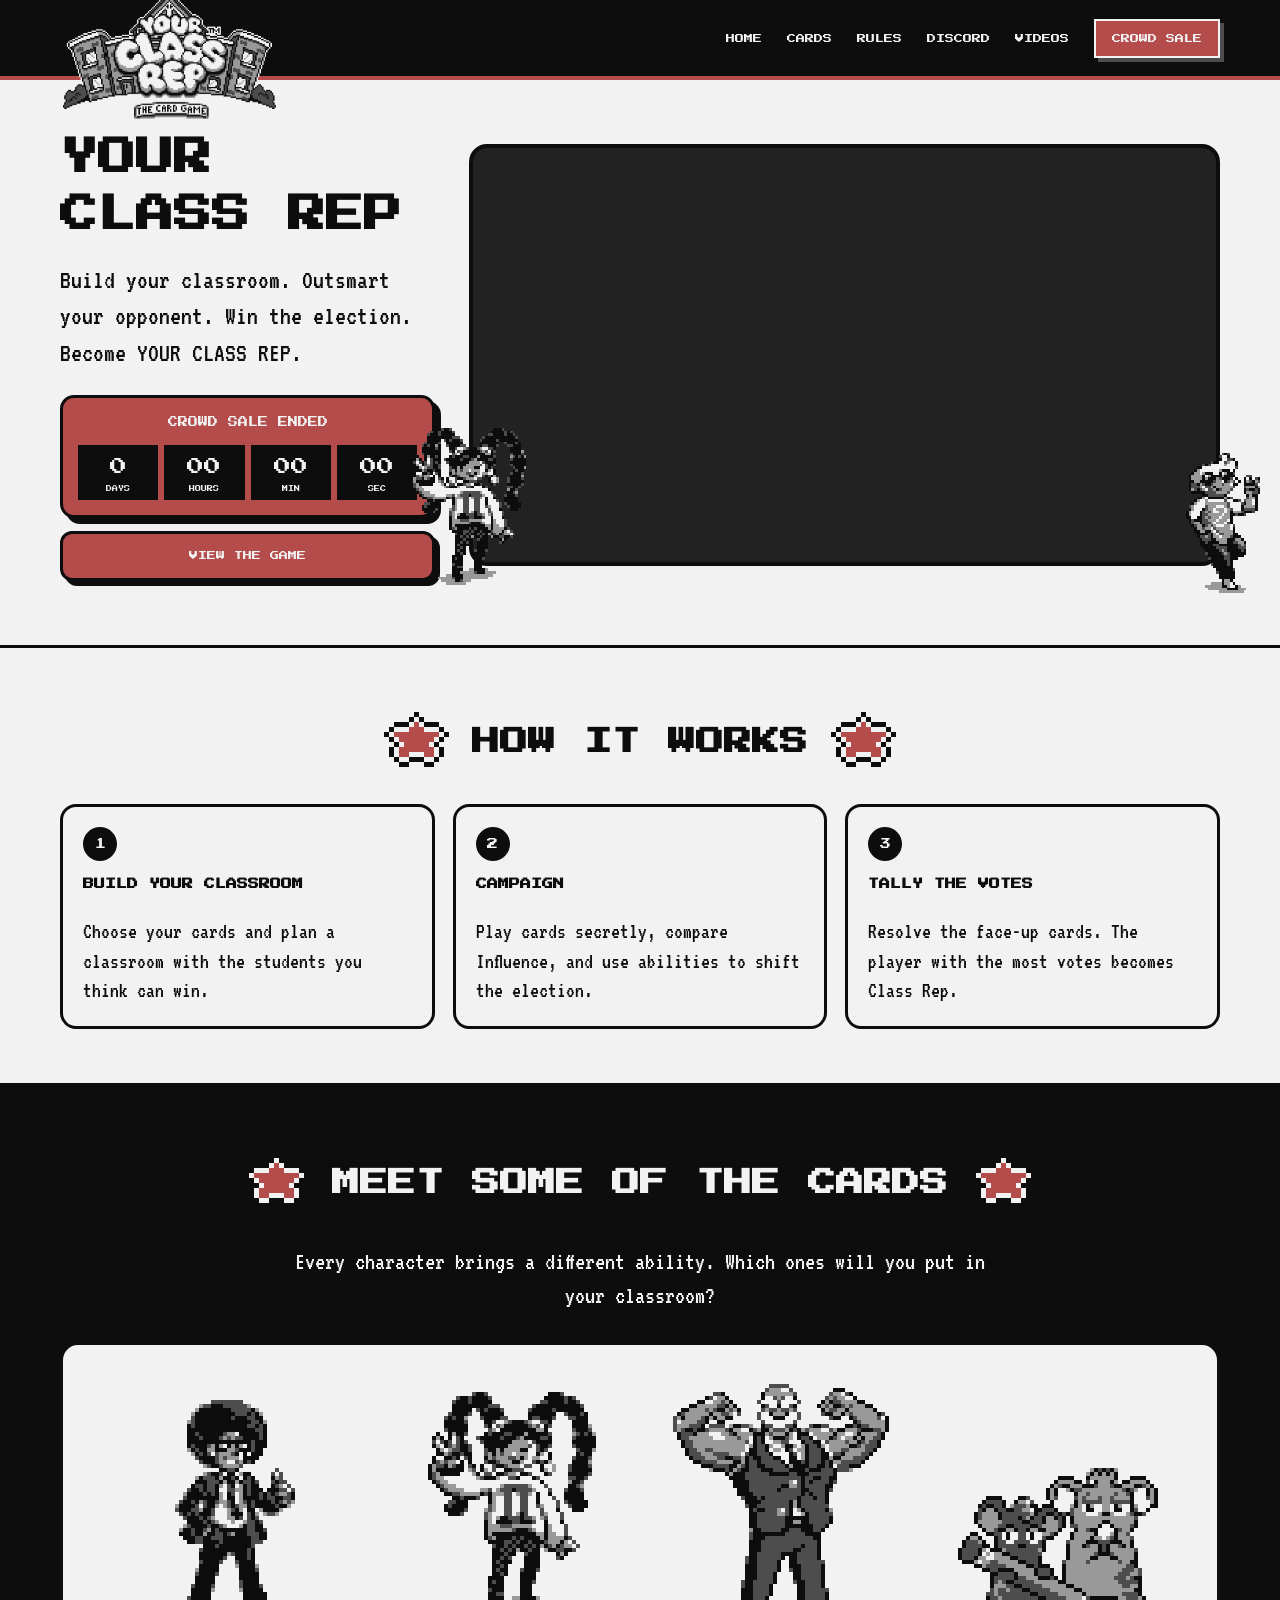
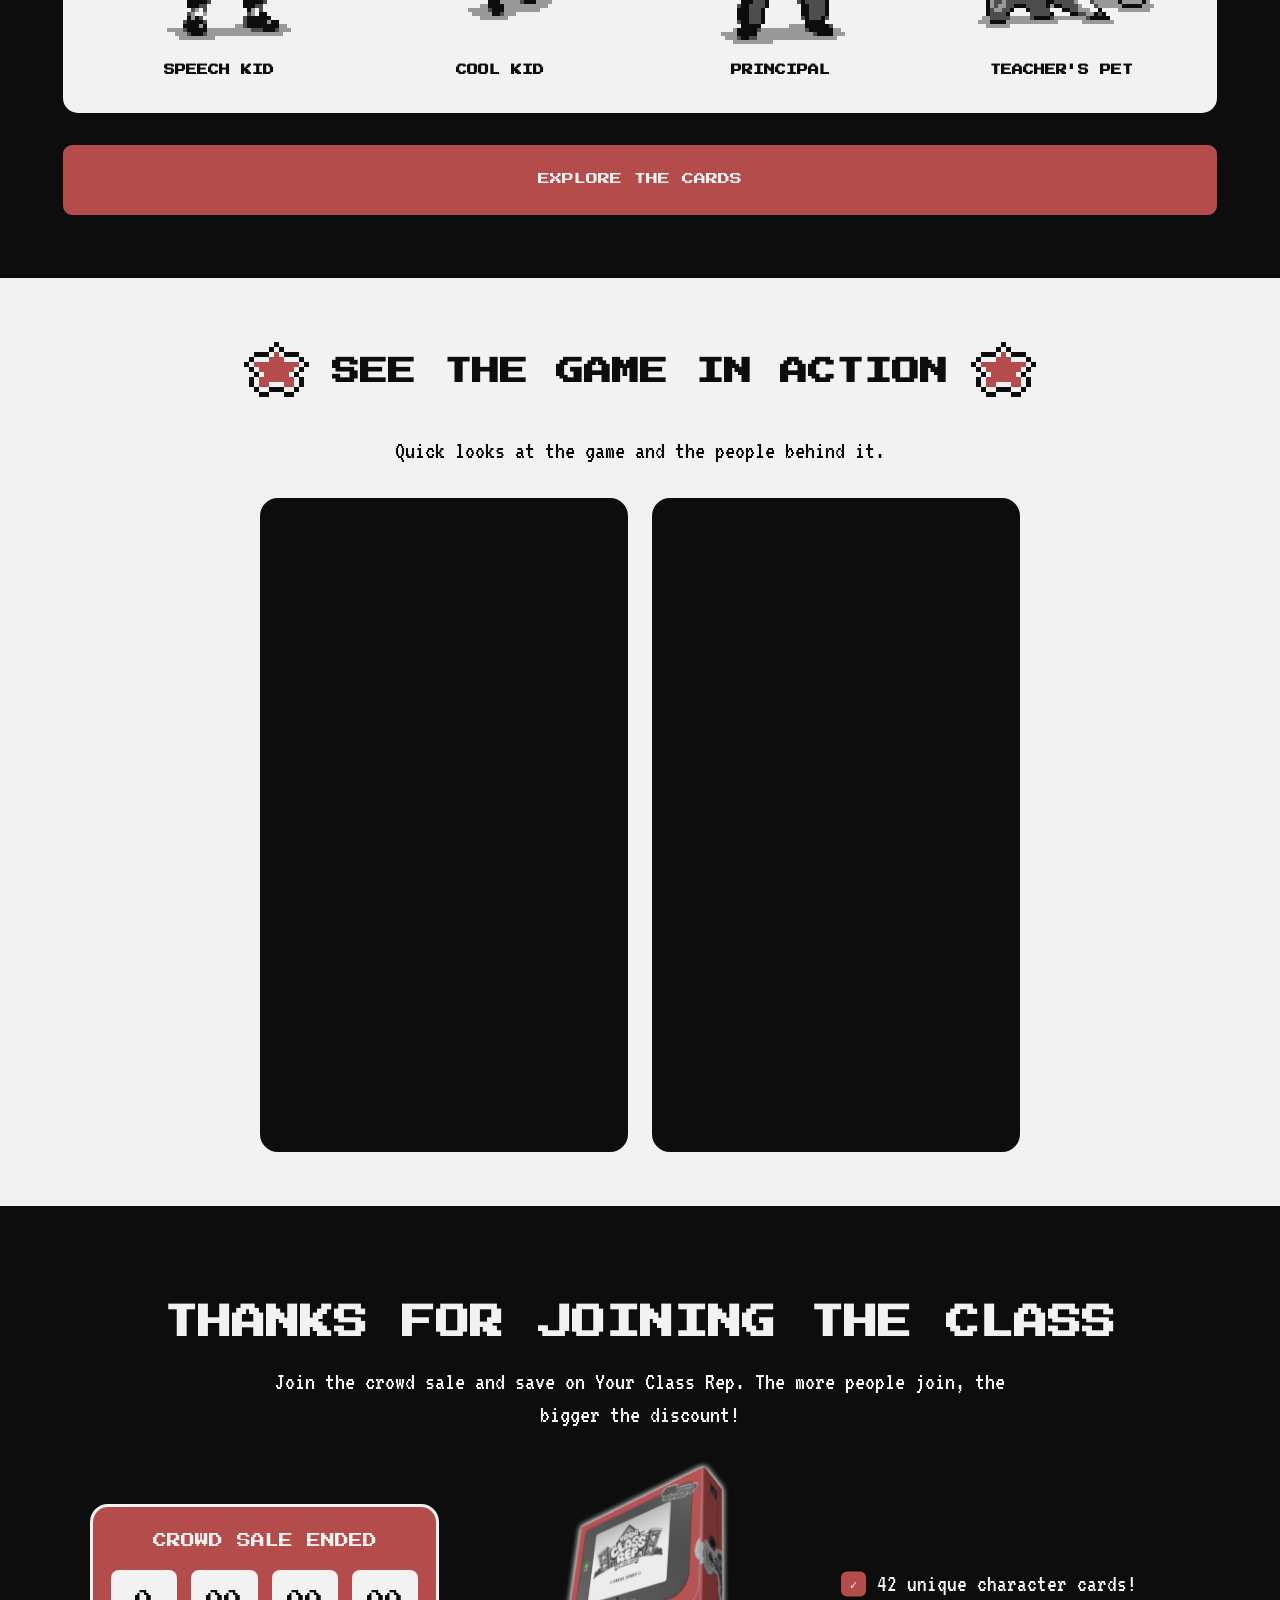
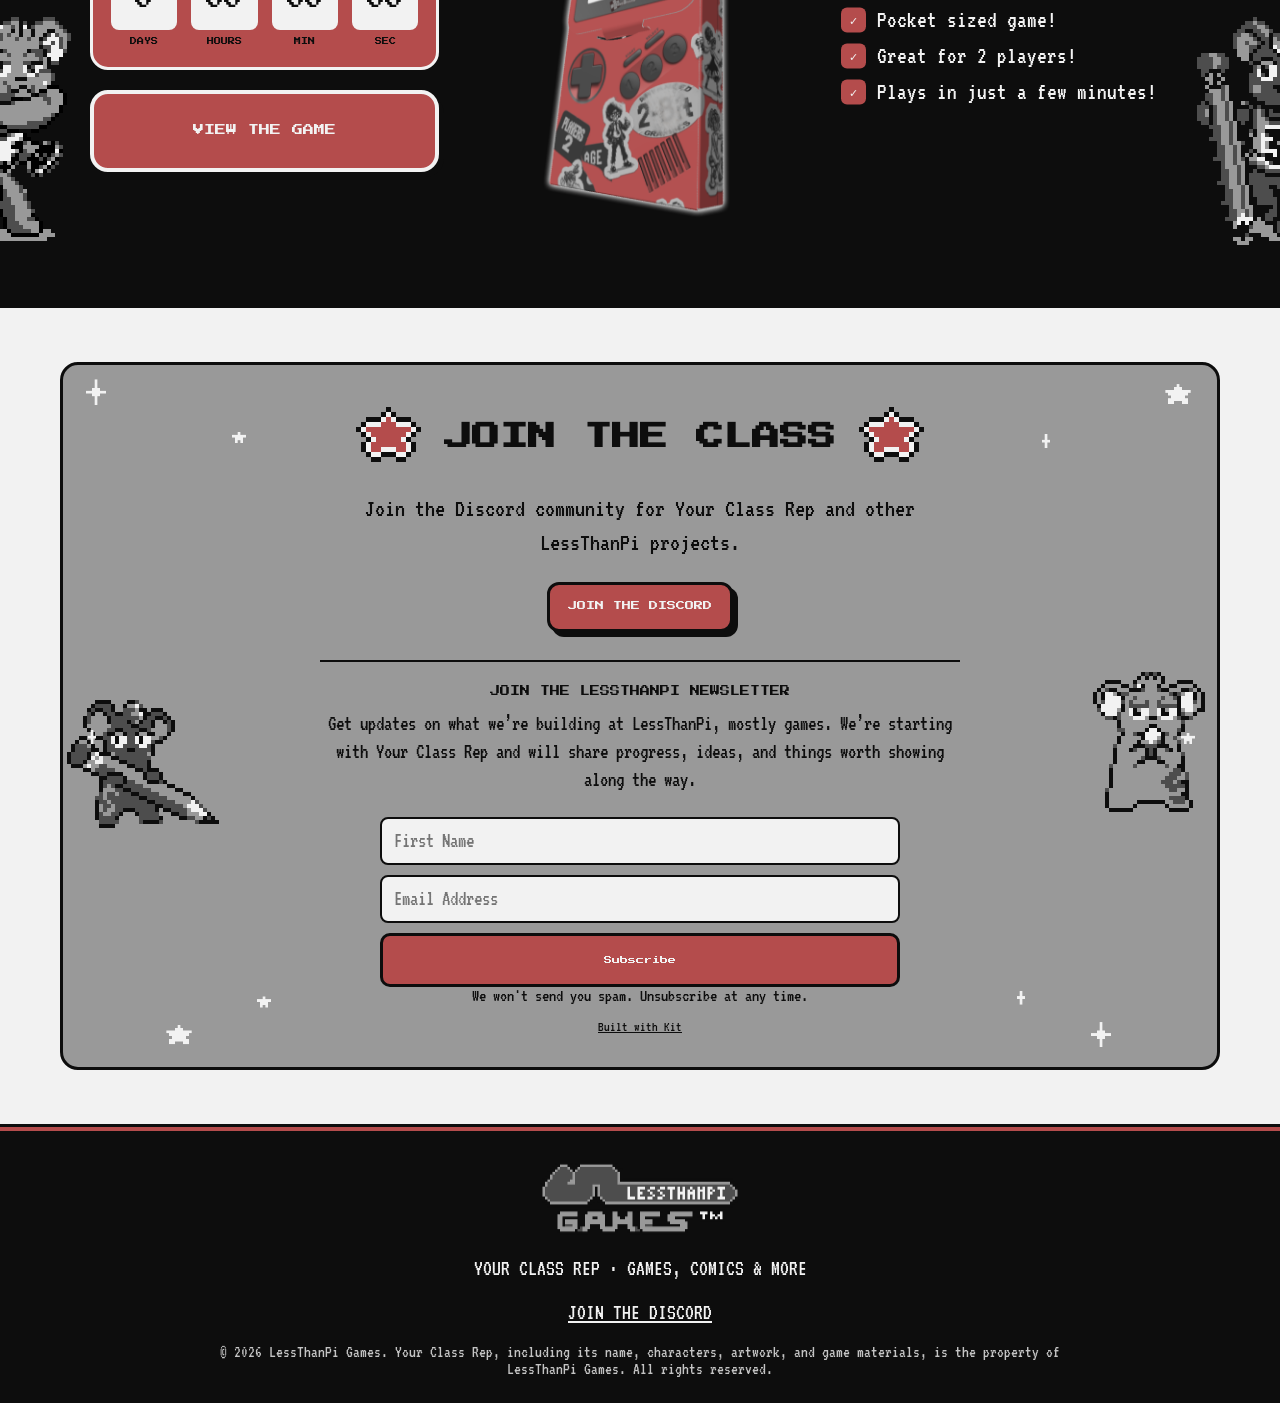
==== commit 13635307: "Major update added rules. Adding rules page." ====
--- a/index.html
+++ b/index.html
@@ -3,8 +3,8 @@
 <head>
   <meta charset="utf-8">
   <meta name="viewport" content="width=device-width, initial-scale=1">
-  <title>Your Class Rep | A Card Game for Two Players</title>
-  <meta name="description" content="Meet Your Class Rep, a fast-paced two-player card game. Compare Influence, secure the votes, and become Your Class Rep.">
+  <title>Your Class Rep | Build your classroom. Outsmart your opponent. Win the election.</title>
+  <meta name="description" content="Build your classroom. Outsmart your opponent. Win the election. Become YOUR CLASS REP.">
   <meta name="robots" content="index, follow, max-image-preview:large">
   <link rel="canonical" href="https://yourclassrep.com/">
   <link rel="icon" type="image/png" sizes="32x32" href="images/Assets/favicon-32.png">
@@ -12,12 +12,14 @@
   <link rel="apple-touch-icon" href="images/Assets/apple-touch-icon.png">
   <meta property="og:type" content="website">
   <meta property="og:site_name" content="Your Class Rep">
-  <meta property="og:title" content="Your Class Rep | A Card Game for Two Players">
-  <meta property="og:description" content="Compare Influence, secure the votes, and become Your Class Rep.">
+  <meta property="og:title" content="YOUR CLASS REP">
+  <meta property="og:description" content="Build your classroom. Outsmart your opponent. Win the election. Become YOUR CLASS REP.">
   <meta property="og:url" content="https://yourclassrep.com/">
   <meta property="og:image" content="https://yourclassrep.com/images/Action%20Shots/YCR-Hero-2.png">
   <meta property="og:image:alt" content="Your Class Rep handheld game console with the game logo on screen">
   <meta name="twitter:card" content="summary_large_image">
+  <meta name="twitter:title" content="YOUR CLASS REP">
+  <meta name="twitter:description" content="Build your classroom. Outsmart your opponent. Win the election. Become YOUR CLASS REP.">
   <meta name="twitter:image" content="https://yourclassrep.com/images/Action%20Shots/YCR-Hero-2.png">
   <link rel="preconnect" href="https://fonts.googleapis.com">
   <link rel="preconnect" href="https://fonts.gstatic.com" crossorigin>
@@ -75,8 +77,8 @@
     @supports (width:1cqw) {
       .hero-sprinkle-left,.hero-sprinkle-right { width:clamp(72px,20cqw,216px); height:clamp(94px,26cqw,280px); bottom:clamp(-65px,-6cqw,-22px); }
     }
-    .hero-sprinkle-left { left:2.3%; transform:translateX(-50%); }
-    .hero-sprinkle-right { right:2.8%; transform:translateX(50%); }
+    .hero-sprinkle-left { left:2.3%; transform:translateX(calc(-50% - 30px)); }
+    .hero-sprinkle-right { right:2.8%; transform:translateX(calc(50% + 60px)); }
     .featured-grid { display:grid; grid-template-columns:repeat(4,1fr); gap:0; padding:15px; background:var(--white); border:3px solid var(--black); border-radius:18px; }
     .featured { display:block; padding:12px; color:var(--black); background:var(--white); text-align:center; text-decoration:none; }
     .featured:hover img,.featured:focus-visible img { box-shadow:0 0 0 3px var(--red); border-radius:14px; }
@@ -213,13 +215,14 @@
       .discord-sparkle.r5 { right:38px; }
     }
   </style>
+  <link rel="stylesheet" href="newsletter.css">
 </head>
 <body>
   <header class="topbar">
     <nav class="nav wrap" aria-label="Main navigation">
         <a class="brand" href="index.html" aria-label="Your Class Rep home"><img src="images/Assets/YourClassRepLogo-Large.png" alt="Your Class Rep"></a>
       <div class="navlinks">
-        <a href="index.html">HOME</a><a href="cards.html">CARDS</a><a href="#how-it-works">RULES</a>
+        <a href="index.html">HOME</a><a href="cards.html">CARDS</a><a href="rules.html">RULES</a>
         <a href="https://discord.gg/mZXwqtUXw4" target="_blank" rel="noopener noreferrer">DISCORD</a>
         <a href="#videos">VIDEOS</a><a class="sale-nav" href="https://www.thegamecrafter.com/crowdsale/your-class-rep:-the-card-game" target="_blank" rel="noopener noreferrer">CROWD SALE</a>
       </div>
@@ -230,8 +233,8 @@
     <div class="wrap">
       <section class="hero" aria-labelledby="main-title">
         <div class="hero-copy">
-          <h1 id="main-title">A card game<br>for two players</h1>
-          <p class="subhead">Compare Influence, Secure the votes. Become <strong>YOUR CLASS REP!</strong></p>
+          <h1 id="main-title">YOUR CLASS REP</h1>
+          <p class="subhead">Build your classroom. Outsmart your opponent. Win the election. Become YOUR CLASS REP.</p>
           <div class="countdown-card" aria-live="polite">
             <p class="countdown-title" id="home-sale-message">CROWD SALE STARTS IN</p>
             <div class="countdown" id="home-countdown" aria-label="Countdown to the crowd sale">
@@ -243,7 +246,7 @@
           </div>
           <a class="button" id="home-sale-button" href="https://www.thegamecrafter.com/crowdsale/your-class-rep:-the-card-game" target="_blank" rel="noopener noreferrer">VISIT THE CROWD SALE</a>
         </div>
-        <div class="hero-video"><iframe data-youtube-id="1VZW6BRRT9M" data-youtube-kind="watch" src="https://www.youtube-nocookie.com/embed/1VZW6BRRT9M" title="Your Class Rep gameplay" loading="eager" referrerpolicy="origin" allow="accelerometer; autoplay; clipboard-write; encrypted-media; gyroscope; picture-in-picture; web-share" allowfullscreen></iframe><img class="character-sprinkle hero-sprinkle-left" src="images/Characters/04-NerdM-Ch.png" alt="" aria-hidden="true"><img class="character-sprinkle hero-sprinkle-right" src="images/Characters/03-NerdF-Ch.png" alt="" aria-hidden="true"></div>
+        <div class="hero-video"><iframe data-youtube-id="1VZW6BRRT9M" data-youtube-kind="watch" src="https://www.youtube-nocookie.com/embed/1VZW6BRRT9M" title="Your Class Rep gameplay" loading="eager" referrerpolicy="origin" allow="accelerometer; autoplay; clipboard-write; encrypted-media; gyroscope; picture-in-picture; web-share" allowfullscreen></iframe><img class="character-sprinkle hero-sprinkle-left" src="images/Characters/06-CoolF-Ch.png" alt="" aria-hidden="true"><img class="character-sprinkle hero-sprinkle-right" src="images/Characters/05-CoolM-Ch.png" alt="" aria-hidden="true"></div>
       </section>
     </div>
 
@@ -319,6 +322,23 @@
         <div class="section-title"><h2>JOIN THE CLASS</h2></div>
         <p>Join the Discord community for Your Class Rep and other LessThanPi projects.</p>
         <a class="button" href="https://discord.gg/mZXwqtUXw4" target="_blank" rel="noopener noreferrer">JOIN THE DISCORD</a>
+        <div class="newsletter-area">
+          <h3>Join the LessThanPi Newsletter</h3>
+          <p>Get updates on what we’re building at LessThanPi, mostly games. We’re starting with Your Class Rep and will share progress, ideas, and things worth showing along the way.</p>
+          <script src="https://f.convertkit.com/ckjs/ck.5.js"></script>
+          <form action="https://app.kit.com/forms/9570682/subscriptions" class="seva-form formkit-form newsletter-form" method="post" data-sv-form="9570682" data-uid="beb55ba1cf" data-format="inline" data-version="5" data-options="{&quot;settings&quot;:{&quot;after_subscribe&quot;:{&quot;action&quot;:&quot;message&quot;,&quot;success_message&quot;:&quot;Success! Now check your email to confirm your subscription.&quot;,&quot;redirect_url&quot;:&quot;&quot;},&quot;analytics&quot;:{&quot;google&quot;:null,&quot;fathom&quot;:null,&quot;facebook&quot;:null,&quot;segment&quot;:null,&quot;pinterest&quot;:null,&quot;sparkloop&quot;:null,&quot;googletagmanager&quot;:null},&quot;modal&quot;:{&quot;trigger&quot;:&quot;timer&quot;,&quot;scroll_percentage&quot;:null,&quot;timer&quot;:5,&quot;devices&quot;:&quot;all&quot;,&quot;show_once_every&quot;:15},&quot;powered_by&quot;:{&quot;show&quot;:true,&quot;url&quot;:&quot;https://kit.com/features/forms?utm_campaign=poweredby&amp;utm_content=form&amp;utm_medium=referral&amp;utm_source=dynamic&quot;},&quot;recaptcha&quot;:{&quot;enabled&quot;:false},&quot;return_visitor&quot;:{&quot;action&quot;:&quot;show&quot;,&quot;custom_content&quot;:&quot;&quot;},&quot;slide_in&quot;:{&quot;display_in&quot;:&quot;bottom_right&quot;,&quot;trigger&quot;:&quot;timer&quot;,&quot;scroll_percentage&quot;:null,&quot;timer&quot;:5,&quot;devices&quot;:&quot;all&quot;,&quot;show_once_every&quot;:15},&quot;sticky_bar&quot;:{&quot;display_in&quot;:&quot;top&quot;,&quot;trigger&quot;:&quot;timer&quot;,&quot;scroll_percentage&quot;:null,&quot;timer&quot;:5,&quot;devices&quot;:&quot;all&quot;,&quot;show_once_every&quot;:15}},&quot;version&quot;:&quot;5&quot;}" min-width="400 500 600 700 800">
+            <div data-style="minimal">
+              <ul class="formkit-alert formkit-alert-error" data-element="errors" data-group="alert"></ul>
+              <div data-element="fields" data-stacked="true" class="seva-fields formkit-fields">
+                <div class="formkit-field"><input class="formkit-input" aria-label="First Name" name="fields[first_name]" required placeholder="First Name" type="text"></div>
+                <div class="formkit-field"><input class="formkit-input" name="email_address" aria-label="Email Address" placeholder="Email Address" required type="email"></div>
+                <button data-element="submit" class="formkit-submit"><div class="formkit-spinner"><div></div><div></div><div></div></div><span>Subscribe</span></button>
+              </div>
+              <div class="formkit-guarantee" data-element="guarantee">We won't send you spam. Unsubscribe at any time.</div>
+              <div class="formkit-powered-by-convertkit-container"><a href="https://kit.com/features/forms?utm_campaign=poweredby&amp;utm_content=form&amp;utm_medium=referral&amp;utm_source=dynamic" data-element="powered-by" class="formkit-powered-by-convertkit" target="_blank" rel="nofollow noopener">Built with Kit</a></div>
+            </div>
+          </form>
+        </div>
       </div>
     </section>
   </main>
--- a/newsletter.css
+++ b/newsletter.css
@@ -0,0 +1,75 @@
+.newsletter-area {
+  max-width: 640px;
+  margin: 28px auto 0;
+  padding-top: 20px;
+  border-top: 2px solid var(--black);
+  text-align: center;
+}
+
+.newsletter-area h3 {
+  margin: 0 0 10px;
+  font: 10px/1.8 "Press Start 2P", monospace;
+  text-transform: uppercase;
+}
+
+.newsletter-area > p {
+  margin: 0 auto 14px;
+  font-size: 21px;
+}
+
+.newsletter-form {
+  max-width: 520px !important;
+  margin: 0 auto !important;
+  padding: 0 !important;
+  overflow: visible !important;
+  color: var(--black) !important;
+  background: transparent !important;
+  border: 0 !important;
+  border-radius: 0 !important;
+}
+
+.newsletter-form .formkit-background { display: none !important; }
+.newsletter-form [data-style="minimal"] { padding: 0 !important; }
+
+.newsletter-form .formkit-fields {
+  display: flex !important;
+  flex-direction: column !important;
+  gap: 10px;
+  margin: 0 auto !important;
+}
+
+.newsletter-form .formkit-field,
+.newsletter-form .formkit-submit {
+  flex: 1 1 auto !important;
+  min-width: 0 !important;
+  width: 100% !important;
+  margin: 0 !important;
+}
+
+.newsletter-form .formkit-input {
+  width: 100% !important;
+  min-height: 48px;
+  padding: 10px 12px !important;
+  color: var(--black) !important;
+  background: var(--white) !important;
+  border: 2px solid var(--black) !important;
+  border-radius: 8px !important;
+  font: 21px "VT323", monospace !important;
+}
+
+.newsletter-form .formkit-submit {
+  min-height: 54px;
+  padding: 12px !important;
+  color: var(--white) !important;
+  background: var(--red) !important;
+  border: 3px solid var(--black) !important;
+  border-radius: 10px !important;
+  font: 8px "Press Start 2P", monospace !important;
+  cursor: pointer;
+}
+
+.newsletter-form .formkit-submit:hover,
+.newsletter-form .formkit-submit:focus-visible { background: var(--black) !important; }
+.newsletter-form .formkit-guarantee { color: var(--black) !important; font: 18px "VT323", monospace !important; }
+.newsletter-form .formkit-powered-by-convertkit-container { margin: 8px 0 0 !important; }
+.newsletter-form .formkit-powered-by-convertkit { color: var(--black); font: 14px "VT323", monospace; }
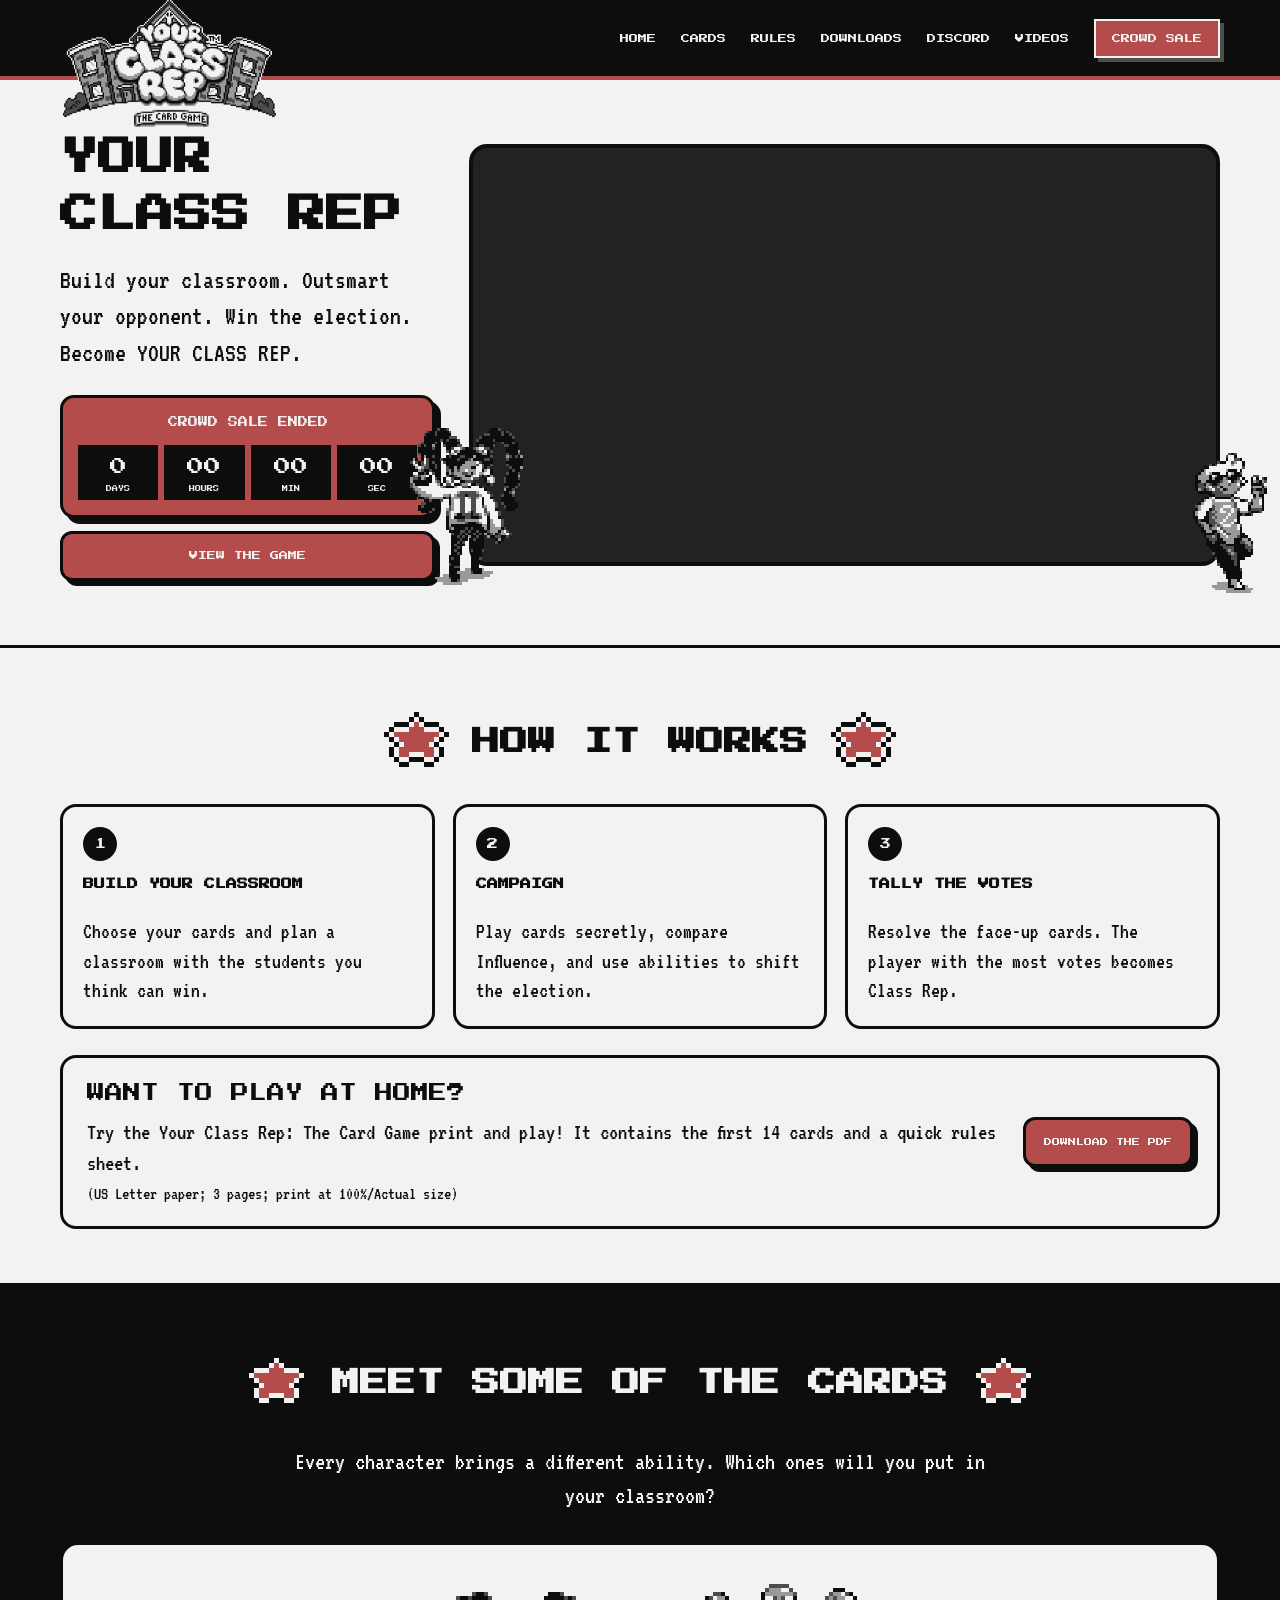
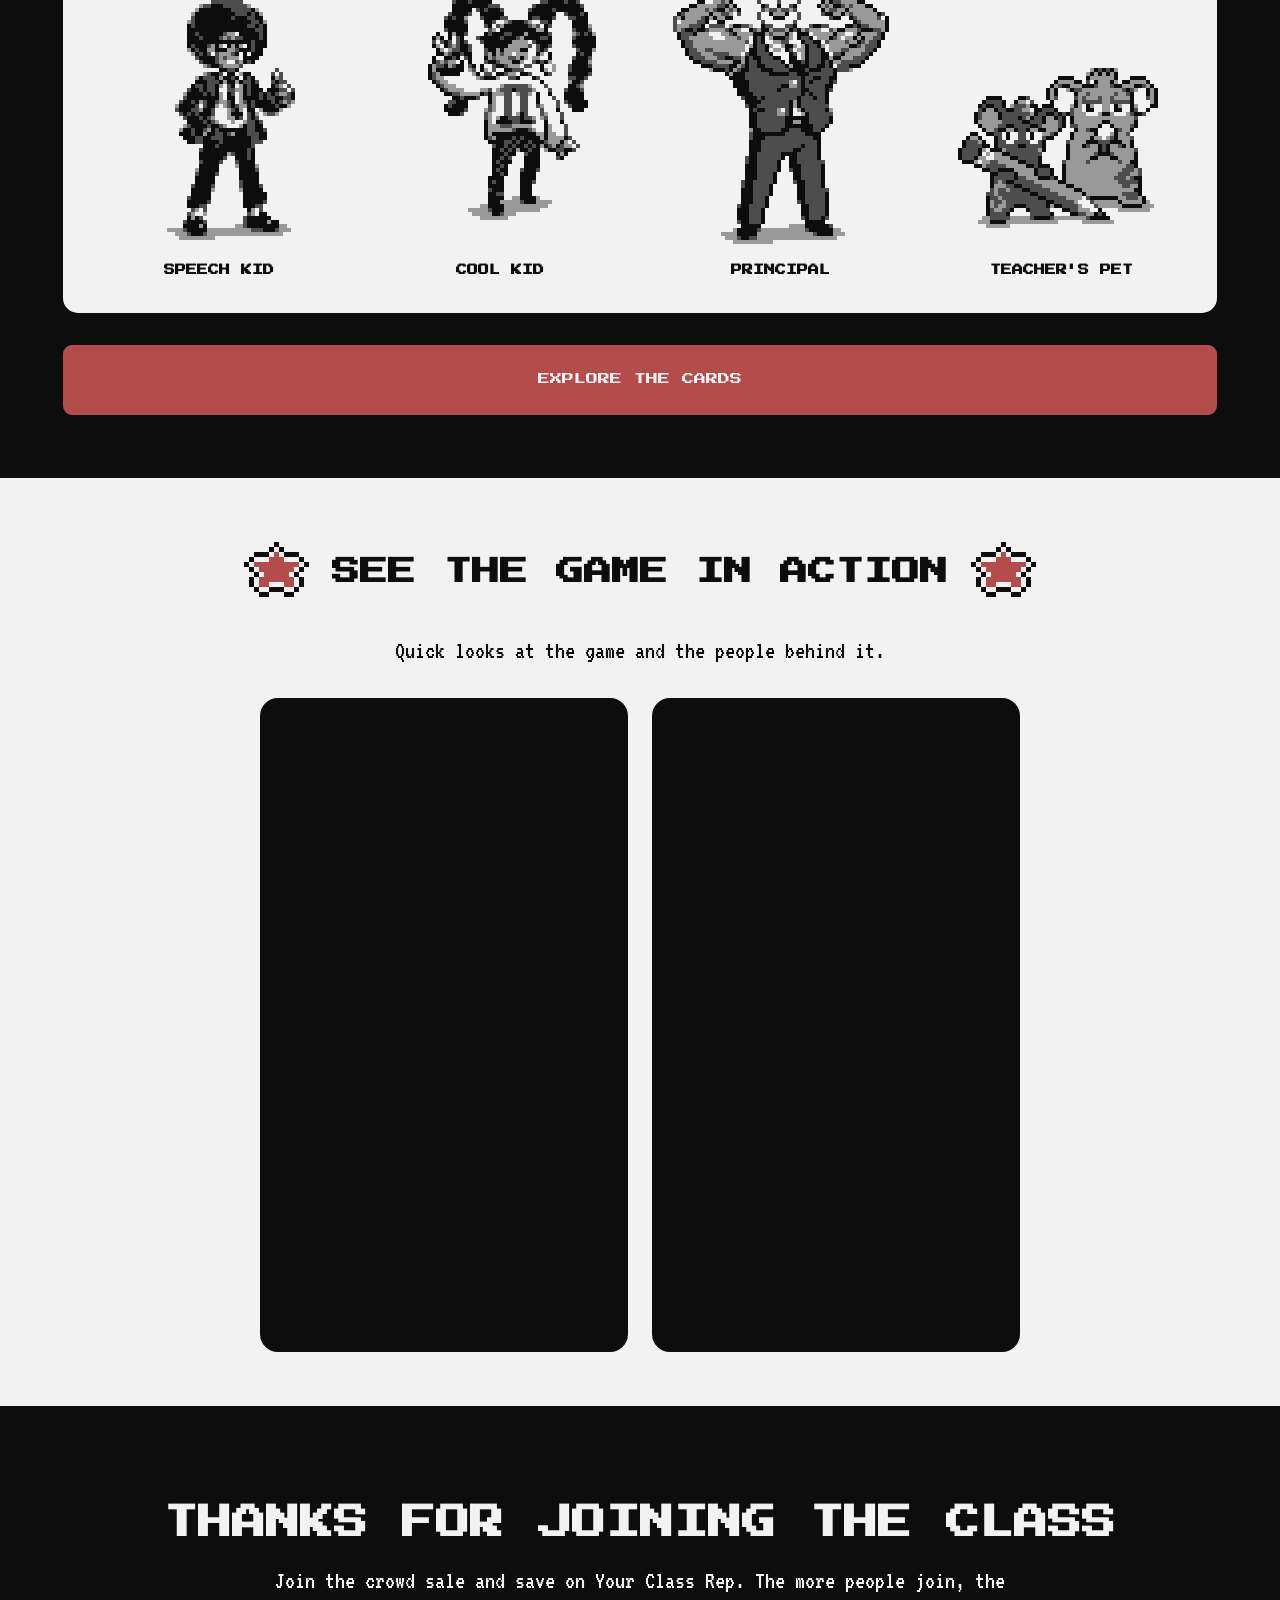
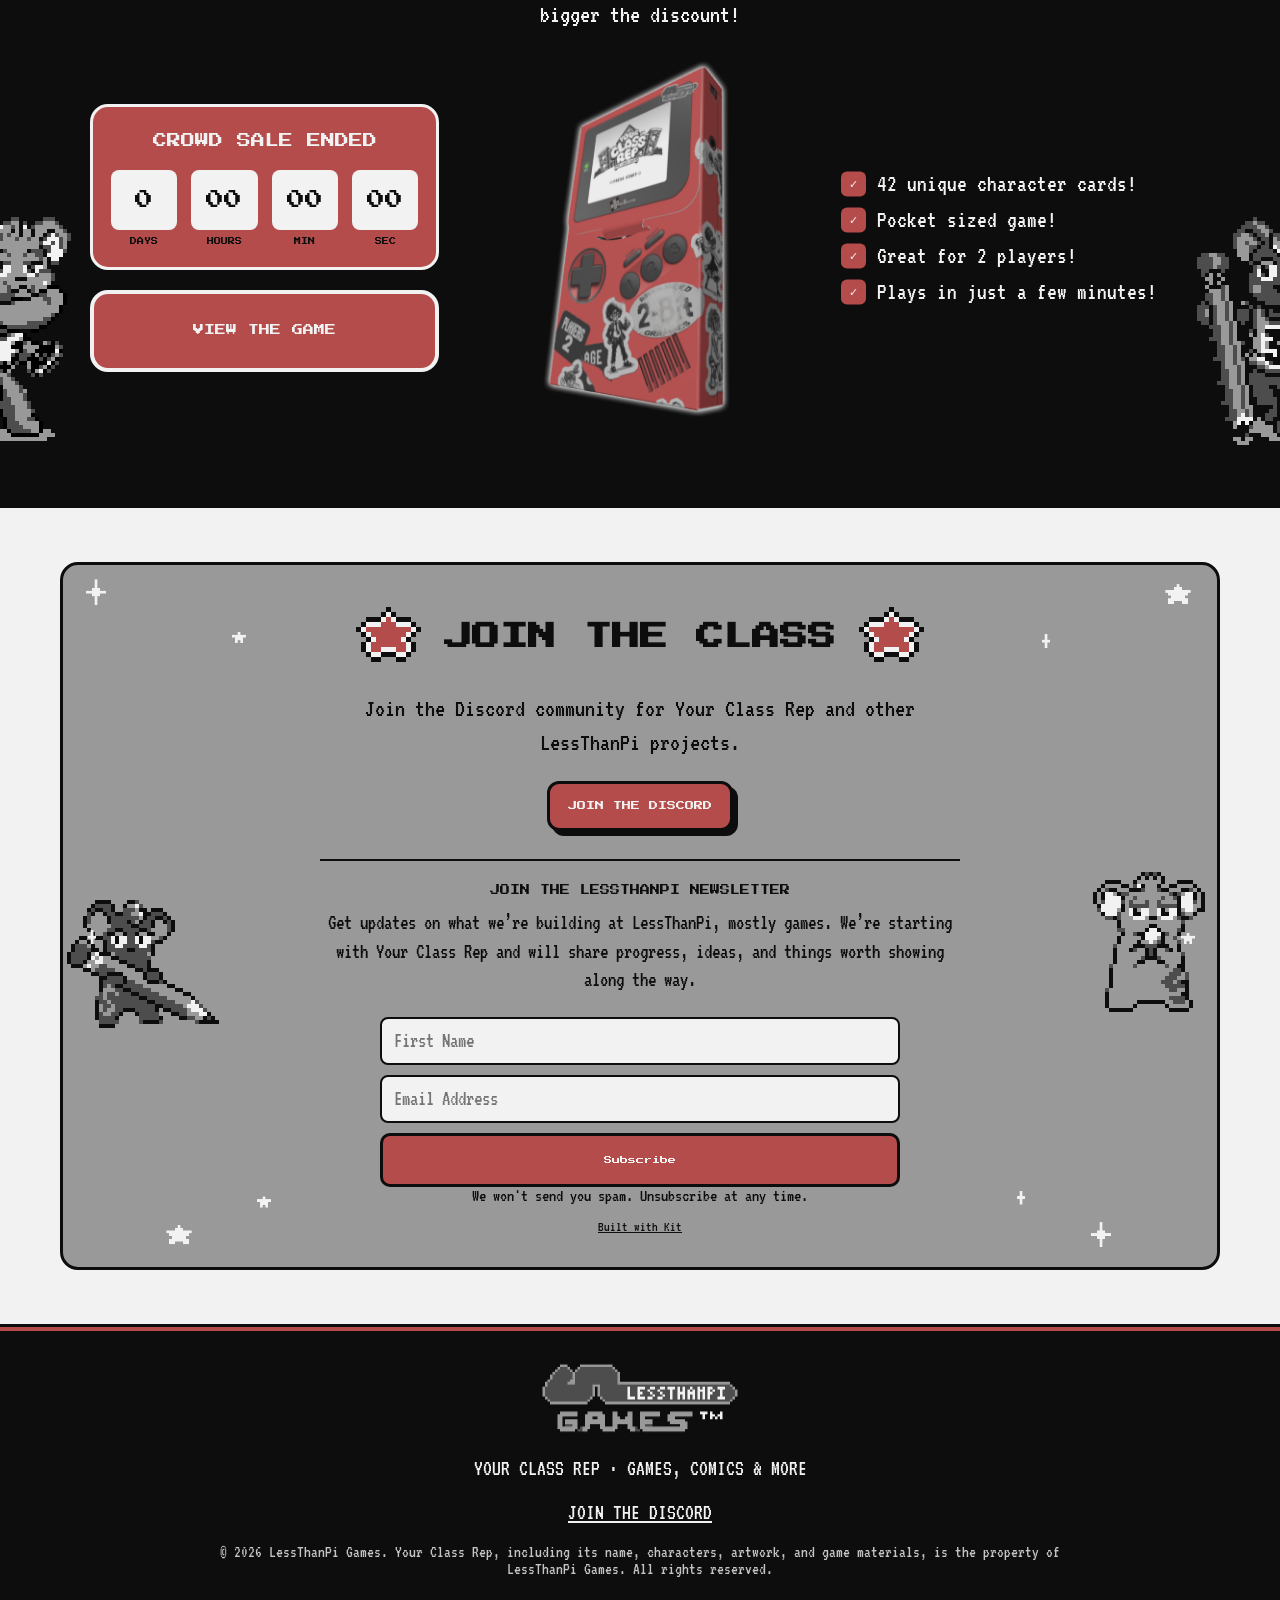
==== commit f07d1f4f: "icon update! added Icons and printable PDF" ====
--- a/index.html
+++ b/index.html
@@ -38,7 +38,7 @@
     .wrap { width:min(1160px,calc(100% - 40px)); margin-inline:auto; }
     .topbar { position:sticky; top:0; z-index:20; background:var(--black); color:var(--white); border-bottom:4px solid var(--red); }
     .nav { position:relative; min-height:76px; display:flex; align-items:center; justify-content:flex-end; gap:24px; }
-    .brand { position:absolute; z-index:2; left:0; top:-8px; display:block; }
+    .brand { position:absolute; z-index:2; left:0; top:0; display:block; }
     .brand img { display:block; width:220px; height:auto; max-width:none; object-fit:initial; }
     .navlinks { display:flex; align-items:center; justify-content:flex-end; gap:clamp(12px,2vw,25px); }
     .navlinks a { color:var(--white); text-decoration:none; font:9px "Press Start 2P",monospace; }
@@ -74,11 +74,13 @@
     .character-sprinkle { position:absolute; z-index:1; width:108px; height:140px; object-fit:contain; image-rendering:pixelated; pointer-events:none; }
     .hero-video { position:relative; }
     .hero-sprinkle-left,.hero-sprinkle-right { width:216px; height:280px; bottom:-65px; z-index:2; }
+    .hero-sprinkle-left { left:2.3%; transform:translateX(calc(-50% - 30px)); }
+    .hero-sprinkle-right { right:2.8%; transform:translateX(calc(50% + 60px)); }
     @supports (width:1cqw) {
       .hero-sprinkle-left,.hero-sprinkle-right { width:clamp(72px,20cqw,216px); height:clamp(94px,26cqw,280px); bottom:clamp(-65px,-6cqw,-22px); }
+      .hero-sprinkle-left { transform:translateX(calc(-50% - 4.5cqw)); }
+      .hero-sprinkle-right { transform:translateX(calc(50% + 9cqw)); }
     }
-    .hero-sprinkle-left { left:2.3%; transform:translateX(calc(-50% - 30px)); }
-    .hero-sprinkle-right { right:2.8%; transform:translateX(calc(50% + 60px)); }
     .featured-grid { display:grid; grid-template-columns:repeat(4,1fr); gap:0; padding:15px; background:var(--white); border:3px solid var(--black); border-radius:18px; }
     .featured { display:block; padding:12px; color:var(--black); background:var(--white); text-align:center; text-decoration:none; }
     .featured:hover img,.featured:focus-visible img { box-shadow:0 0 0 3px var(--red); border-radius:14px; }
@@ -87,6 +89,13 @@
     .featured p { margin:0; color:var(--dark-gray); }
     .center { text-align:center; }
     .section-action { margin-top:26px; }
+    .download-promo { display:flex; align-items:center; justify-content:space-between; gap:24px; margin:26px auto 0; padding:20px 24px; border:3px solid var(--black); border-radius:16px; background:var(--pink); }
+    .download-promo h3 { margin:0 0 8px; font:clamp(13px,1.7vw,18px)/1.7 "Press Start 2P",monospace; }
+    .download-promo p { display:block; }
+    .download-promo .promo-description { margin:8px 0 0; font-size:23px; }
+    .download-promo .promo-instructions { margin:3px 0 0; font-size:18px; }
+    .download-promo .button { display:inline-flex; flex:none; align-items:center; justify-content:center; min-height:50px; padding:12px 18px; color:var(--white); background:var(--red); border:3px solid var(--black); border-radius:12px; box-shadow:5px 5px 0 var(--black); text-decoration:none; font:8px/1.8 "Press Start 2P",monospace; text-align:center; }
+    .download-promo .button:hover,.download-promo .button:focus-visible { color:var(--white); background:var(--black); }
     #featured-cards .section-action .button { display:flex; width:100%; min-height:76px; font-size:12px; }
     .shorts-grid { display:grid; grid-template-columns:repeat(2,minmax(0,1fr)); gap:24px; max-width:760px; margin:auto; }
     .short-video { width:100%; aspect-ratio:9/16; max-height:680px; border:3px solid var(--black); border-radius:18px; background:var(--black); overflow:hidden; }
@@ -138,7 +147,7 @@
     .maker-logo { display:block; width:min(210px,58vw); height:auto; margin:0 auto 18px; }
     .hero-copy { position:relative; }
     .hero-copy::after { content:""; position:absolute; width:31px; height:31px; right:-9px; top:-14px; background:center/contain no-repeat url("images/Assets/Stars/4pointStarL.png"); }
-    @media(max-width:1000px) {
+    @media(max-width:1100px) {
       .nav { display:block; min-height:0; padding:16px 0 8px; }
       .navlinks { display:flex; width:100%; flex-direction:column; align-items:flex-end; justify-content:flex-start; gap:10px; margin:0; padding:0; text-align:right; }
       .navlinks .sale-nav { margin-left:0; }
@@ -152,8 +161,9 @@
       .hero-copy .subhead { margin:12px 0 15px; }
       .hero .countdown-card { max-width:430px; }
       .hero .button { max-width:430px; }
+      .download-promo { flex-direction:column; text-align:center; }
+      .download-promo .button { width:100%; }
       .featured img { width:162px; height:210px; }
-      .character-sprinkle { width:108px; height:140px; }
       .sale-block { grid-template-columns:1fr 1fr; grid-template-areas:"intro intro" "timer points" "art art"; }
       .sale-art-wrap { min-height:300px; }
       .sale-section-button { left:0; width:100%; }
@@ -167,7 +177,6 @@
     @media(max-width:560px) {
       body { font-size:20px; }
       .wrap { width:min(100% - 28px,1160px); }
-      .brand { top:-6px; }
       .brand img { width:220px; height:auto; }
       .navlinks { justify-content:flex-end; margin-left:0; padding:0; }
       .navlinks a { font-size:6px; }
@@ -201,7 +210,6 @@
       .sale-character-right { right:-5px; }
       .facts { gap:8px; }
       .facts span { font-size:7px; }
-      .character-sprinkle { width:54px; height:70px; }
       .discord-box { padding:26px 55px; }
       .discord-mascot { width:54px; height:70px; }
       .discord-mascot.left { left:-5px; }
@@ -222,7 +230,7 @@
     <nav class="nav wrap" aria-label="Main navigation">
         <a class="brand" href="index.html" aria-label="Your Class Rep home"><img src="images/Assets/YourClassRepLogo-Large.png" alt="Your Class Rep"></a>
       <div class="navlinks">
-        <a href="index.html">HOME</a><a href="cards.html">CARDS</a><a href="rules.html">RULES</a>
+        <a href="index.html">HOME</a><a href="cards.html">CARDS</a><a href="rules.html">RULES</a><a href="downloads.html">DOWNLOADS</a>
         <a href="https://discord.gg/mZXwqtUXw4" target="_blank" rel="noopener noreferrer">DISCORD</a>
         <a href="#videos">VIDEOS</a><a class="sale-nav" href="https://www.thegamecrafter.com/crowdsale/your-class-rep:-the-card-game" target="_blank" rel="noopener noreferrer">CROWD SALE</a>
       </div>
@@ -258,6 +266,14 @@
           <article class="step"><span class="step-num">2</span><h3>CAMPAIGN</h3><p>Play cards secretly, compare Influence, and use abilities to shift the election.</p></article>
           <article class="step"><span class="step-num">3</span><h3>TALLY THE VOTES</h3><p>Resolve the face-up cards. The player with the most votes becomes Class Rep.</p></article>
         </div>
+        <section class="download-promo" aria-labelledby="download-promo-title">
+          <div>
+            <h3 id="download-promo-title">WANT TO PLAY AT HOME?</h3>
+            <p class="promo-description">Try the Your Class Rep: The Card Game print and play! It contains the first 14 cards and a quick rules sheet.</p>
+            <p class="promo-instructions">(US Letter paper; 3 pages; print at 100%/Actual size)</p>
+          </div>
+          <a class="button" href="output/pdf/Your-Class-Rep-Free-Print-and-Play.pdf" download>DOWNLOAD THE PDF</a>
+        </section>
       </div>
     </section>
 
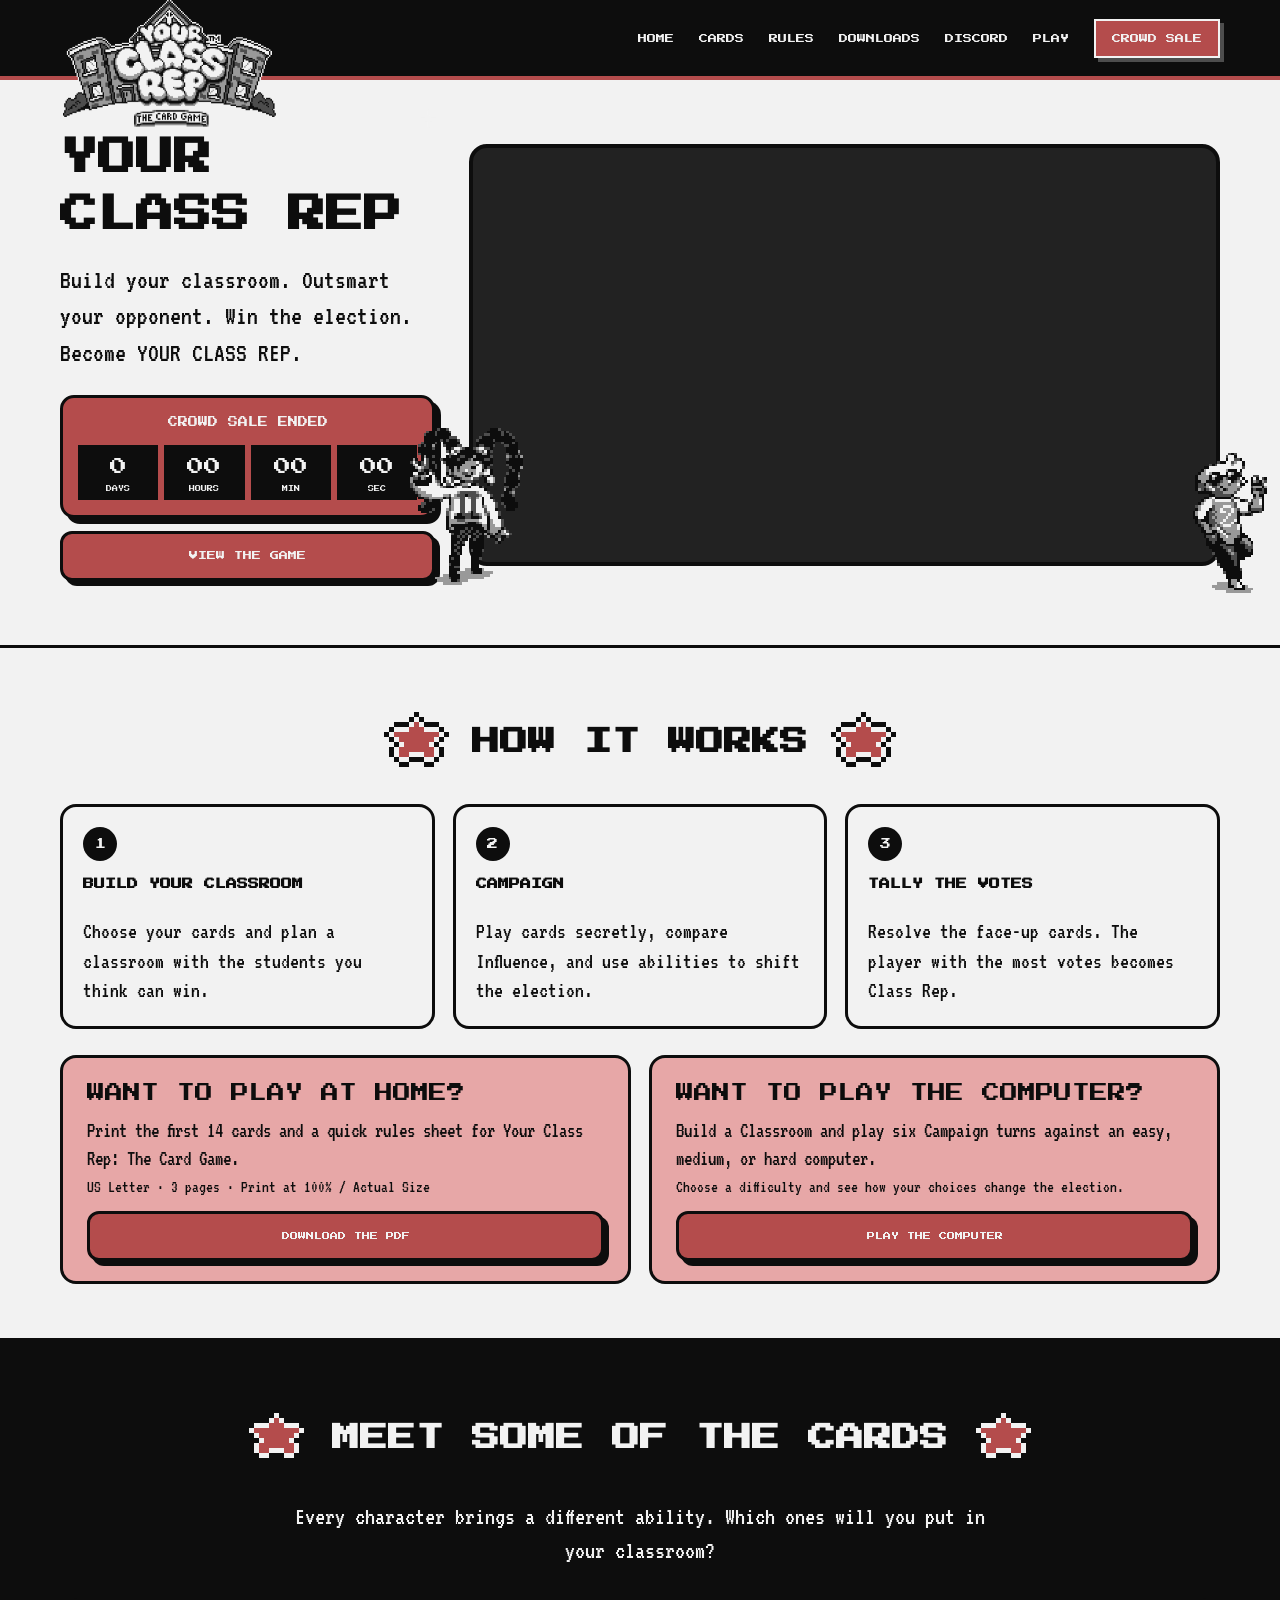
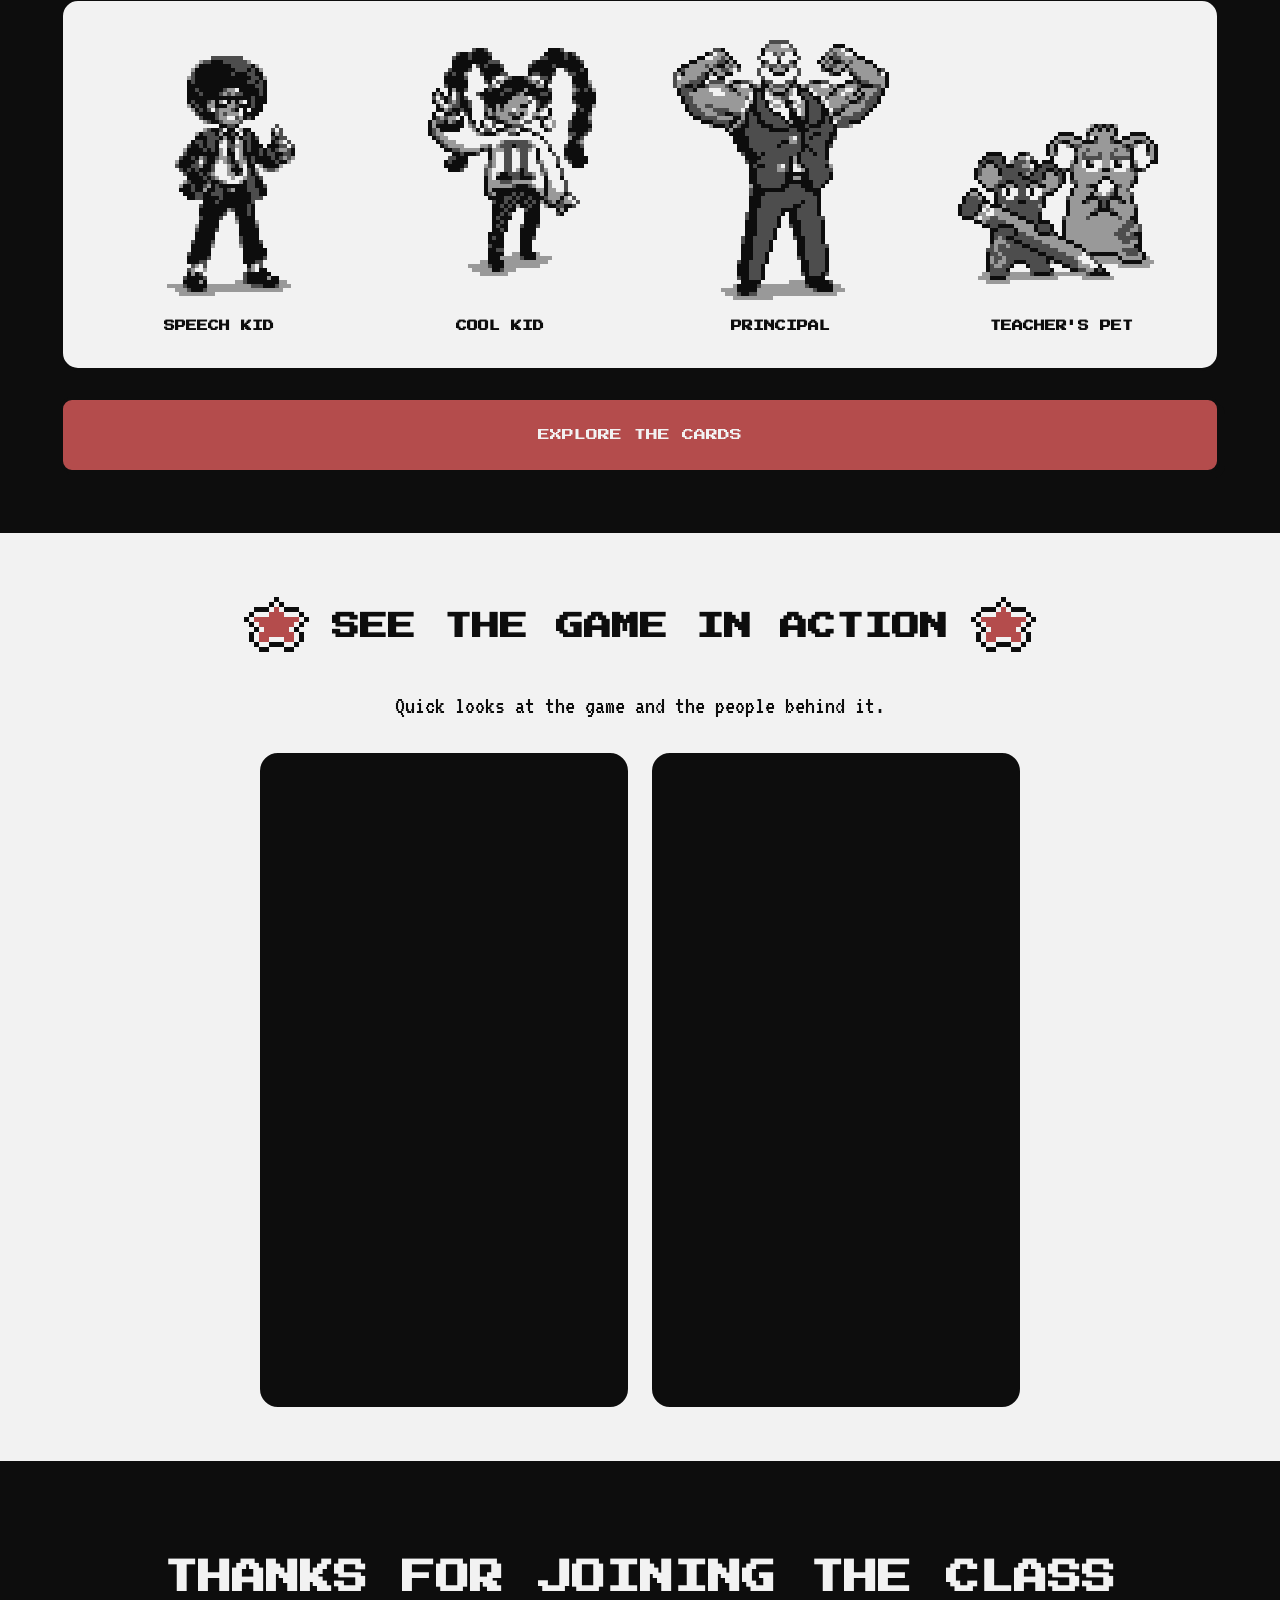
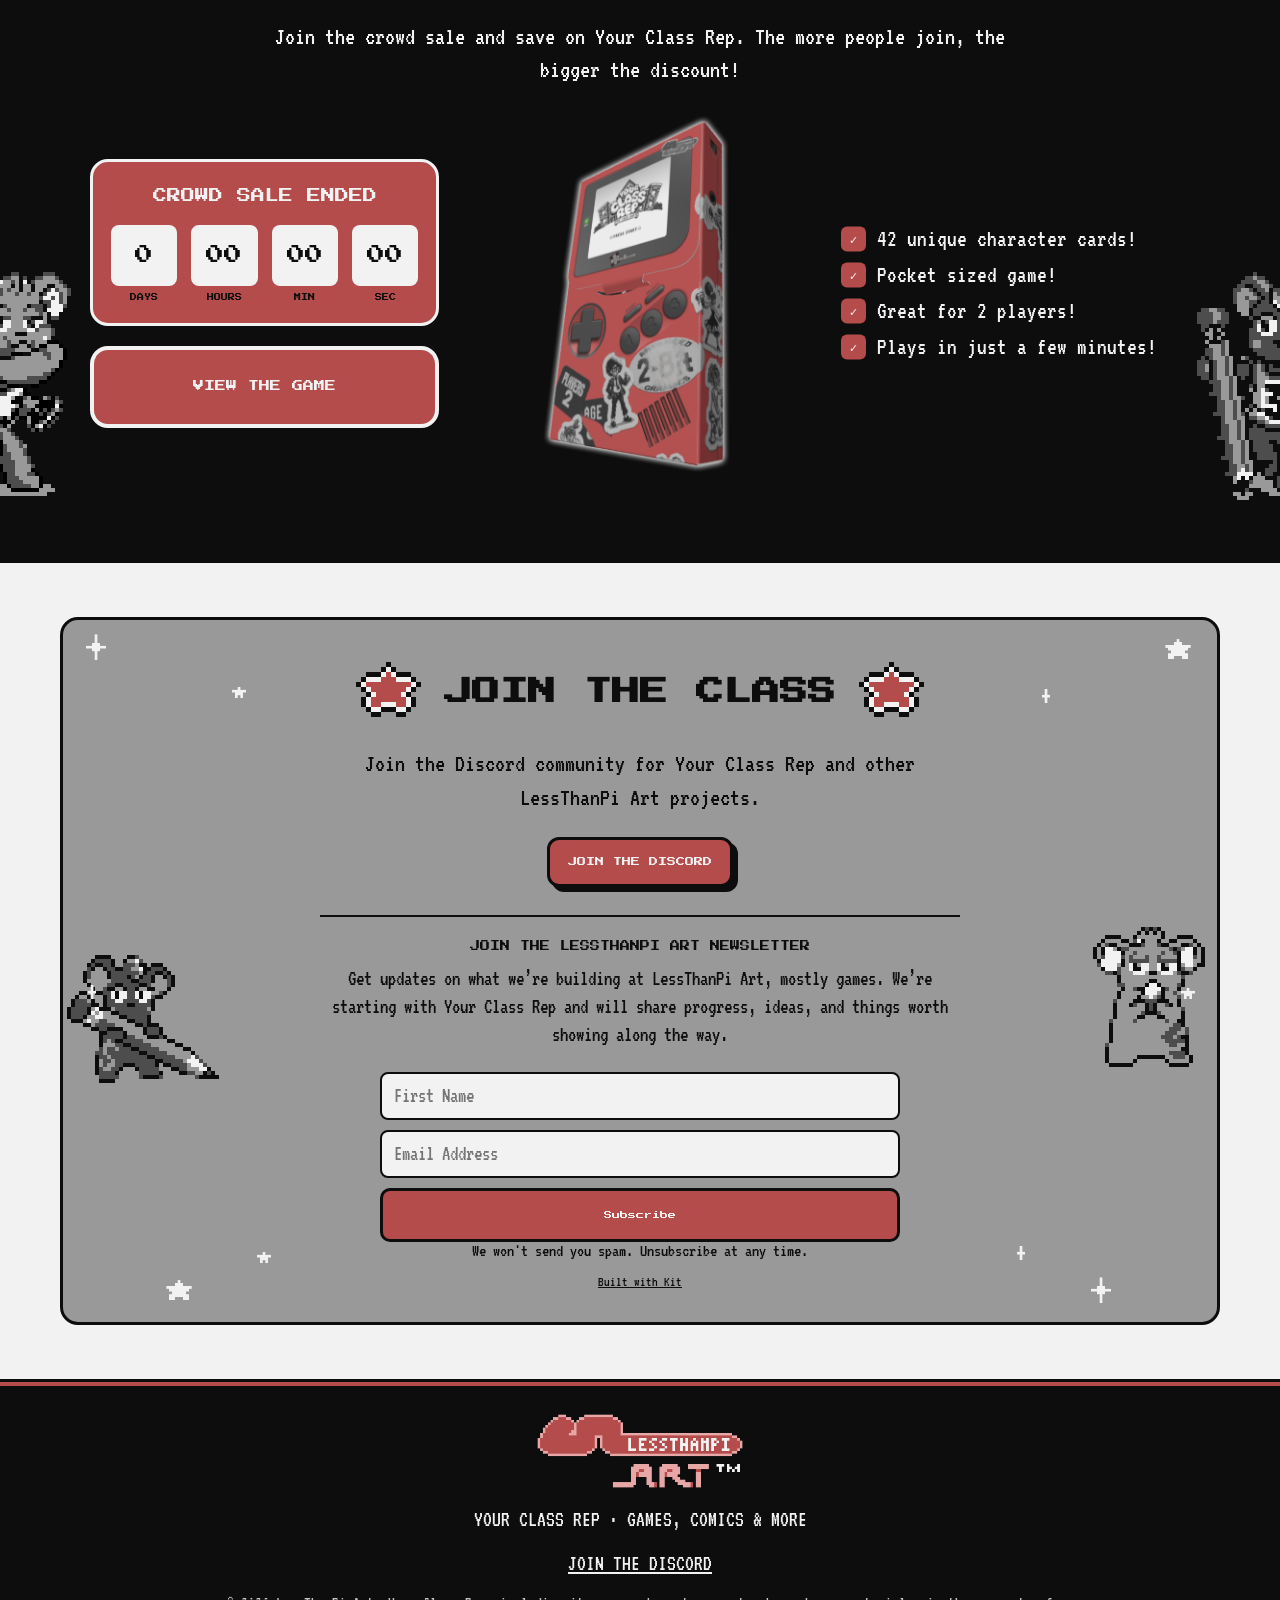
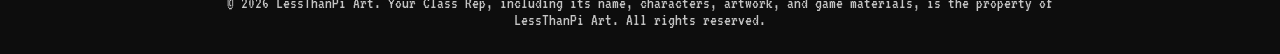
==== commit 653ad462: "Play vs Computer Added computer play page. Adjustments for mobile." ====
--- a/index.html
+++ b/index.html
@@ -25,7 +25,7 @@
   <link rel="preconnect" href="https://fonts.gstatic.com" crossorigin>
   <link href="https://fonts.googleapis.com/css2?family=Press+Start+2P&family=VT323&display=swap" rel="stylesheet">
   <style>
-    :root { --black:#0d0d0d; --white:#f2f2f2; --light-gray:#999; --dark-gray:#4d4d4d; --red:#b44c4c; --ink:var(--black); --paper:var(--white); }
+    :root { --black:#0d0d0d; --white:#f2f2f2; --light-gray:#999; --dark-gray:#4d4d4d; --red:#b44c4c; --pink:rgb(231,167,167); --ink:var(--black); --paper:var(--white); }
     * { box-sizing:border-box; }
     html { scroll-behavior:smooth; scroll-padding-top:90px; }
     body { margin:0; color:var(--ink); background:var(--paper); font:22px "VT323",monospace; }
@@ -96,6 +96,11 @@
     .download-promo .promo-instructions { margin:3px 0 0; font-size:18px; }
     .download-promo .button { display:inline-flex; flex:none; align-items:center; justify-content:center; min-height:50px; padding:12px 18px; color:var(--white); background:var(--red); border:3px solid var(--black); border-radius:12px; box-shadow:5px 5px 0 var(--black); text-decoration:none; font:8px/1.8 "Press Start 2P",monospace; text-align:center; }
     .download-promo .button:hover,.download-promo .button:focus-visible { color:var(--white); background:var(--black); }
+    .play-options { display:grid; grid-template-columns:repeat(2,minmax(0,1fr)); gap:18px; margin:26px auto 0; }
+    .play-options .download-promo { min-width:0; flex-direction:column; align-items:stretch; justify-content:space-between; gap:12px; margin:0; }
+    .play-options .promo-description { font-size:21px; }
+    .play-options .promo-instructions { font-size:17px; }
+    .play-options .button { width:100%; }
     #featured-cards .section-action .button { display:flex; width:100%; min-height:76px; font-size:12px; }
     .shorts-grid { display:grid; grid-template-columns:repeat(2,minmax(0,1fr)); gap:24px; max-width:760px; margin:auto; }
     .short-video { width:100%; aspect-ratio:9/16; max-height:680px; border:3px solid var(--black); border-radius:18px; background:var(--black); overflow:hidden; }
@@ -144,7 +149,8 @@
     .youtube-fallback { position:relative; display:flex; width:100%; height:100%; align-items:center; justify-content:center; overflow:hidden; color:var(--white); background:var(--black); text-decoration:none; text-align:center; }
     .youtube-fallback img { position:absolute; width:52%; height:85%; object-fit:contain; opacity:.42; }
     .youtube-fallback span { position:relative; padding:14px 18px; background:var(--red); border:3px solid var(--white); font:9px/1.8 "Press Start 2P",monospace; }
-    .maker-logo { display:block; width:min(210px,58vw); height:auto; margin:0 auto 18px; }
+    .maker-logo-link { display:block; width:min(210px,58vw); margin:0 auto 18px; }
+    .maker-logo { display:block; width:100%; height:auto; margin:0; }
     .hero-copy { position:relative; }
     .hero-copy::after { content:""; position:absolute; width:31px; height:31px; right:-9px; top:-14px; background:center/contain no-repeat url("images/Assets/Stars/4pointStarL.png"); }
     @media(max-width:1100px) {
@@ -161,8 +167,8 @@
       .hero-copy .subhead { margin:12px 0 15px; }
       .hero .countdown-card { max-width:430px; }
       .hero .button { max-width:430px; }
-      .download-promo { flex-direction:column; text-align:center; }
-      .download-promo .button { width:100%; }
+      .play-options { grid-template-columns:1fr; gap:14px; }
+      .play-options .download-promo { text-align:center; }
       .featured img { width:162px; height:210px; }
       .sale-block { grid-template-columns:1fr 1fr; grid-template-areas:"intro intro" "timer points" "art art"; }
       .sale-art-wrap { min-height:300px; }
@@ -232,7 +238,7 @@
       <div class="navlinks">
         <a href="index.html">HOME</a><a href="cards.html">CARDS</a><a href="rules.html">RULES</a><a href="downloads.html">DOWNLOADS</a>
         <a href="https://discord.gg/mZXwqtUXw4" target="_blank" rel="noopener noreferrer">DISCORD</a>
-        <a href="#videos">VIDEOS</a><a class="sale-nav" href="https://www.thegamecrafter.com/crowdsale/your-class-rep:-the-card-game" target="_blank" rel="noopener noreferrer">CROWD SALE</a>
+        <a href="play.html">PLAY</a><a class="sale-nav" href="https://www.thegamecrafter.com/crowdsale/your-class-rep:-the-card-game" target="_blank" rel="noopener noreferrer">CROWD SALE</a>
       </div>
     </nav>
   </header>
@@ -266,14 +272,24 @@
           <article class="step"><span class="step-num">2</span><h3>CAMPAIGN</h3><p>Play cards secretly, compare Influence, and use abilities to shift the election.</p></article>
           <article class="step"><span class="step-num">3</span><h3>TALLY THE VOTES</h3><p>Resolve the face-up cards. The player with the most votes becomes Class Rep.</p></article>
         </div>
-        <section class="download-promo" aria-labelledby="download-promo-title">
-          <div>
-            <h3 id="download-promo-title">WANT TO PLAY AT HOME?</h3>
-            <p class="promo-description">Try the Your Class Rep: The Card Game print and play! It contains the first 14 cards and a quick rules sheet.</p>
-            <p class="promo-instructions">(US Letter paper; 3 pages; print at 100%/Actual size)</p>
-          </div>
-          <a class="button" href="output/pdf/Your-Class-Rep-Free-Print-and-Play.pdf" download>DOWNLOAD THE PDF</a>
-        </section>
+        <div class="play-options">
+          <section class="download-promo" aria-labelledby="print-play-title">
+            <div>
+              <h3 id="print-play-title">WANT TO PLAY AT HOME?</h3>
+              <p class="promo-description">Print the first 14 cards and a quick rules sheet for Your Class Rep: The Card Game.</p>
+              <p class="promo-instructions">US Letter · 3 pages · Print at 100% / Actual Size</p>
+            </div>
+            <a class="button" href="output/pdf/Your-Class-Rep-Free-Print-and-Play.pdf" download>DOWNLOAD THE PDF</a>
+          </section>
+          <section class="download-promo" aria-labelledby="computer-play-title">
+            <div>
+              <h3 id="computer-play-title">WANT TO PLAY THE COMPUTER?</h3>
+              <p class="promo-description">Build a Classroom and play six Campaign turns against an easy, medium, or hard computer.</p>
+              <p class="promo-instructions">Choose a difficulty and see how your choices change the election.</p>
+            </div>
+            <a class="button" href="play.html">PLAY THE COMPUTER</a>
+          </section>
+        </div>
       </div>
     </section>
 
@@ -336,11 +352,11 @@
         <img class="discord-sparkle l1" src="images/Assets/Stars/4pointStarL.png" alt="" aria-hidden="true"><img class="discord-sparkle l2" src="images/Assets/Stars/5pointStarS.png" alt="" aria-hidden="true"><img class="discord-sparkle l3" src="images/Assets/Stars/4pointStarS.png" alt="" aria-hidden="true"><img class="discord-sparkle l4" src="images/Assets/Stars/5pointStarL.png" alt="" aria-hidden="true"><img class="discord-sparkle l5" src="images/Assets/Stars/5pointStarS.png" alt="" aria-hidden="true">
         <img class="discord-sparkle r1" src="images/Assets/Stars/5pointStarL.png" alt="" aria-hidden="true"><img class="discord-sparkle r2" src="images/Assets/Stars/4pointStarS.png" alt="" aria-hidden="true"><img class="discord-sparkle r3" src="images/Assets/Stars/5pointStarS.png" alt="" aria-hidden="true"><img class="discord-sparkle r4" src="images/Assets/Stars/4pointStarL.png" alt="" aria-hidden="true"><img class="discord-sparkle r5" src="images/Assets/Stars/4pointStarS.png" alt="" aria-hidden="true">
         <div class="section-title"><h2>JOIN THE CLASS</h2></div>
-        <p>Join the Discord community for Your Class Rep and other LessThanPi projects.</p>
+        <p>Join the Discord community for Your Class Rep and other LessThanPi Art projects.</p>
         <a class="button" href="https://discord.gg/mZXwqtUXw4" target="_blank" rel="noopener noreferrer">JOIN THE DISCORD</a>
         <div class="newsletter-area">
-          <h3>Join the LessThanPi Newsletter</h3>
-          <p>Get updates on what we’re building at LessThanPi, mostly games. We’re starting with Your Class Rep and will share progress, ideas, and things worth showing along the way.</p>
+          <h3>Join the LessThanPi Art Newsletter</h3>
+          <p>Get updates on what we’re building at LessThanPi Art, mostly games. We’re starting with Your Class Rep and will share progress, ideas, and things worth showing along the way.</p>
           <script src="https://f.convertkit.com/ckjs/ck.5.js"></script>
           <form action="https://app.kit.com/forms/9570682/subscriptions" class="seva-form formkit-form newsletter-form" method="post" data-sv-form="9570682" data-uid="beb55ba1cf" data-format="inline" data-version="5" data-options="{&quot;settings&quot;:{&quot;after_subscribe&quot;:{&quot;action&quot;:&quot;message&quot;,&quot;success_message&quot;:&quot;Success! Now check your email to confirm your subscription.&quot;,&quot;redirect_url&quot;:&quot;&quot;},&quot;analytics&quot;:{&quot;google&quot;:null,&quot;fathom&quot;:null,&quot;facebook&quot;:null,&quot;segment&quot;:null,&quot;pinterest&quot;:null,&quot;sparkloop&quot;:null,&quot;googletagmanager&quot;:null},&quot;modal&quot;:{&quot;trigger&quot;:&quot;timer&quot;,&quot;scroll_percentage&quot;:null,&quot;timer&quot;:5,&quot;devices&quot;:&quot;all&quot;,&quot;show_once_every&quot;:15},&quot;powered_by&quot;:{&quot;show&quot;:true,&quot;url&quot;:&quot;https://kit.com/features/forms?utm_campaign=poweredby&amp;utm_content=form&amp;utm_medium=referral&amp;utm_source=dynamic&quot;},&quot;recaptcha&quot;:{&quot;enabled&quot;:false},&quot;return_visitor&quot;:{&quot;action&quot;:&quot;show&quot;,&quot;custom_content&quot;:&quot;&quot;},&quot;slide_in&quot;:{&quot;display_in&quot;:&quot;bottom_right&quot;,&quot;trigger&quot;:&quot;timer&quot;,&quot;scroll_percentage&quot;:null,&quot;timer&quot;:5,&quot;devices&quot;:&quot;all&quot;,&quot;show_once_every&quot;:15},&quot;sticky_bar&quot;:{&quot;display_in&quot;:&quot;top&quot;,&quot;trigger&quot;:&quot;timer&quot;,&quot;scroll_percentage&quot;:null,&quot;timer&quot;:5,&quot;devices&quot;:&quot;all&quot;,&quot;show_once_every&quot;:15}},&quot;version&quot;:&quot;5&quot;}" min-width="400 500 600 700 800">
             <div data-style="minimal">
@@ -359,7 +375,7 @@
     </section>
   </main>
 
-  <footer><img class="maker-logo" src="images/Assets/LessThanPiGamesLogo-Large.png" alt="LessThanPi Games"><span>YOUR CLASS REP · GAMES, COMICS &amp; MORE</span><br><br><a href="https://discord.gg/mZXwqtUXw4" target="_blank" rel="noopener noreferrer">JOIN THE DISCORD</a><small class="legal">© 2026 LessThanPi Games. Your Class Rep, including its name, characters, artwork, and game materials, is the property of LessThanPi Games. All rights reserved.</small></footer>
+  <footer><a class="maker-logo-link" href="https://www.lessthanpiart.com/" target="_blank" rel="noopener noreferrer" aria-label="Visit LessThanPi Art"><img class="maker-logo" src="images/Assets/LessThanPiArtLogo-Large.png" alt="LessThanPi Art"></a><span>YOUR CLASS REP · GAMES, COMICS &amp; MORE</span><br><br><a href="https://discord.gg/mZXwqtUXw4" target="_blank" rel="noopener noreferrer">JOIN THE DISCORD</a><small class="legal">© 2026 LessThanPi Art. Your Class Rep, including its name, characters, artwork, and game materials, is the property of LessThanPi Art. All rights reserved.</small></footer>
 
   <script>
     (() => {
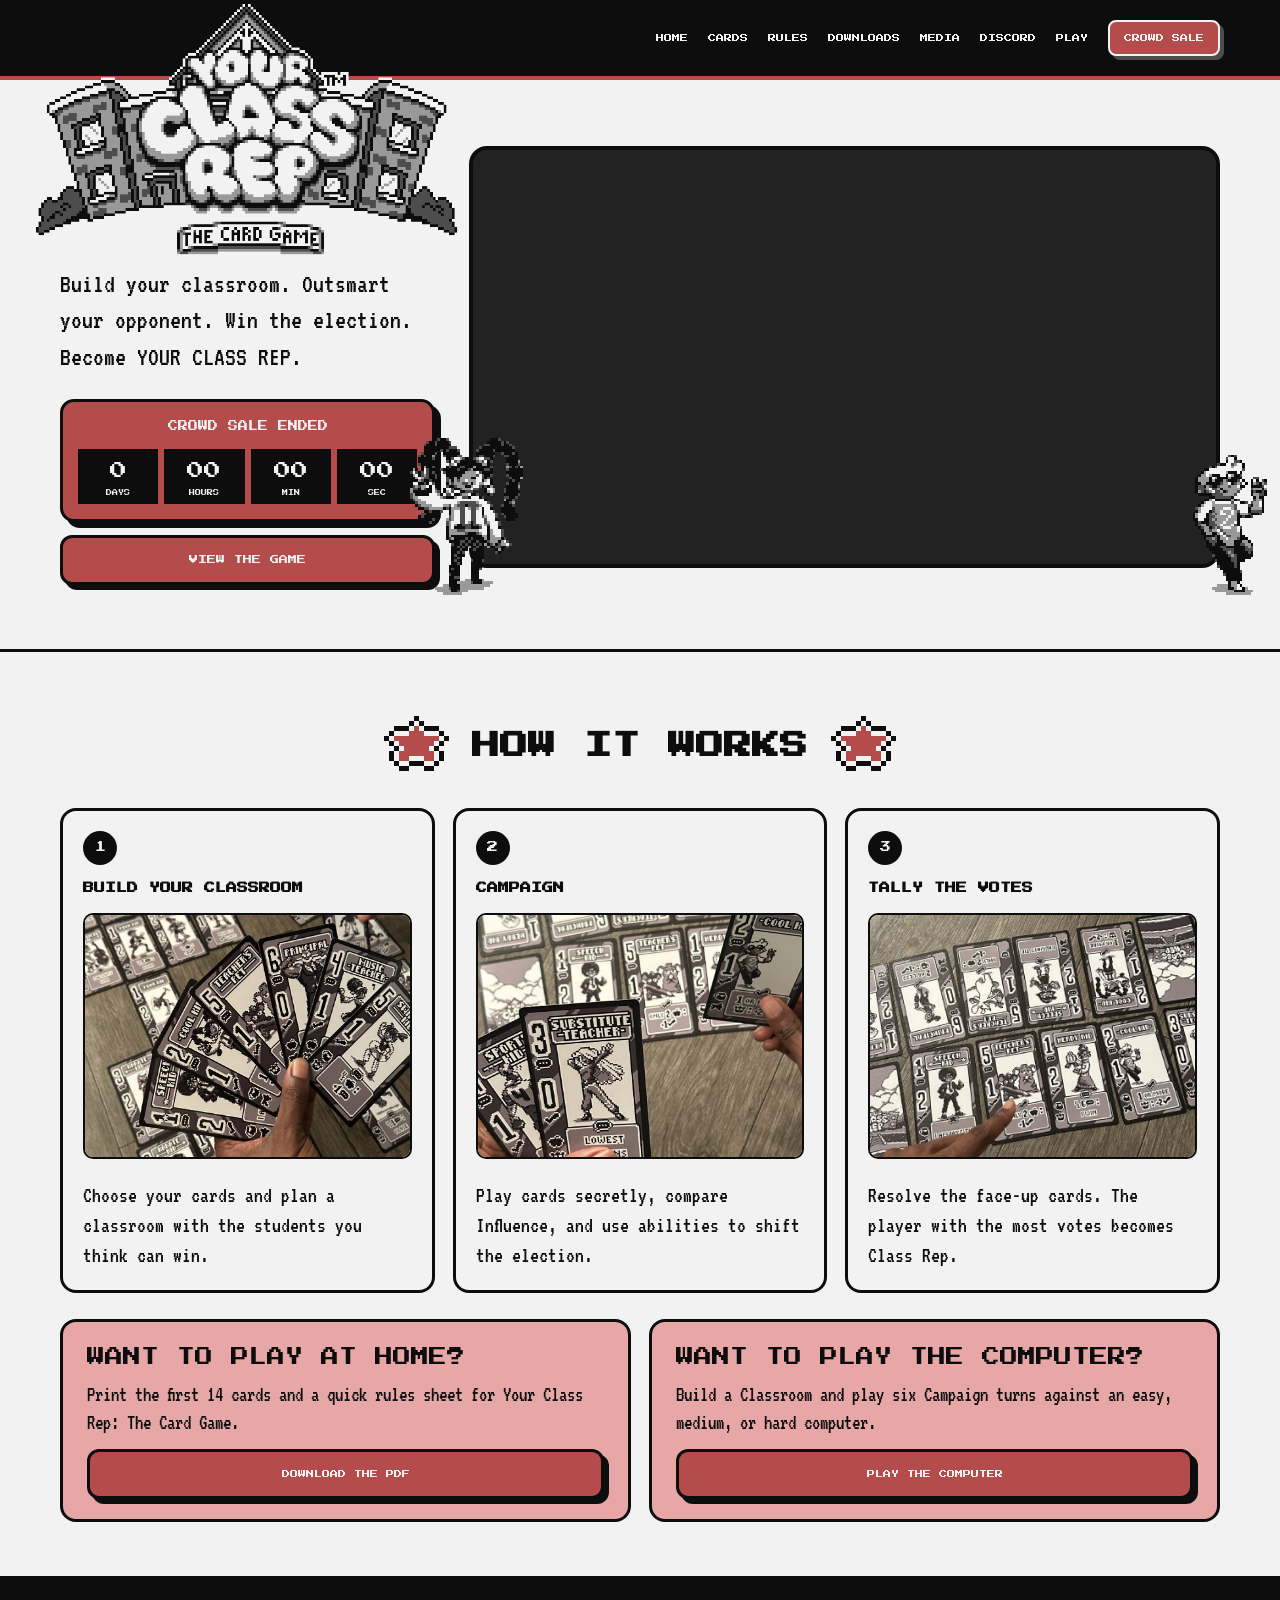
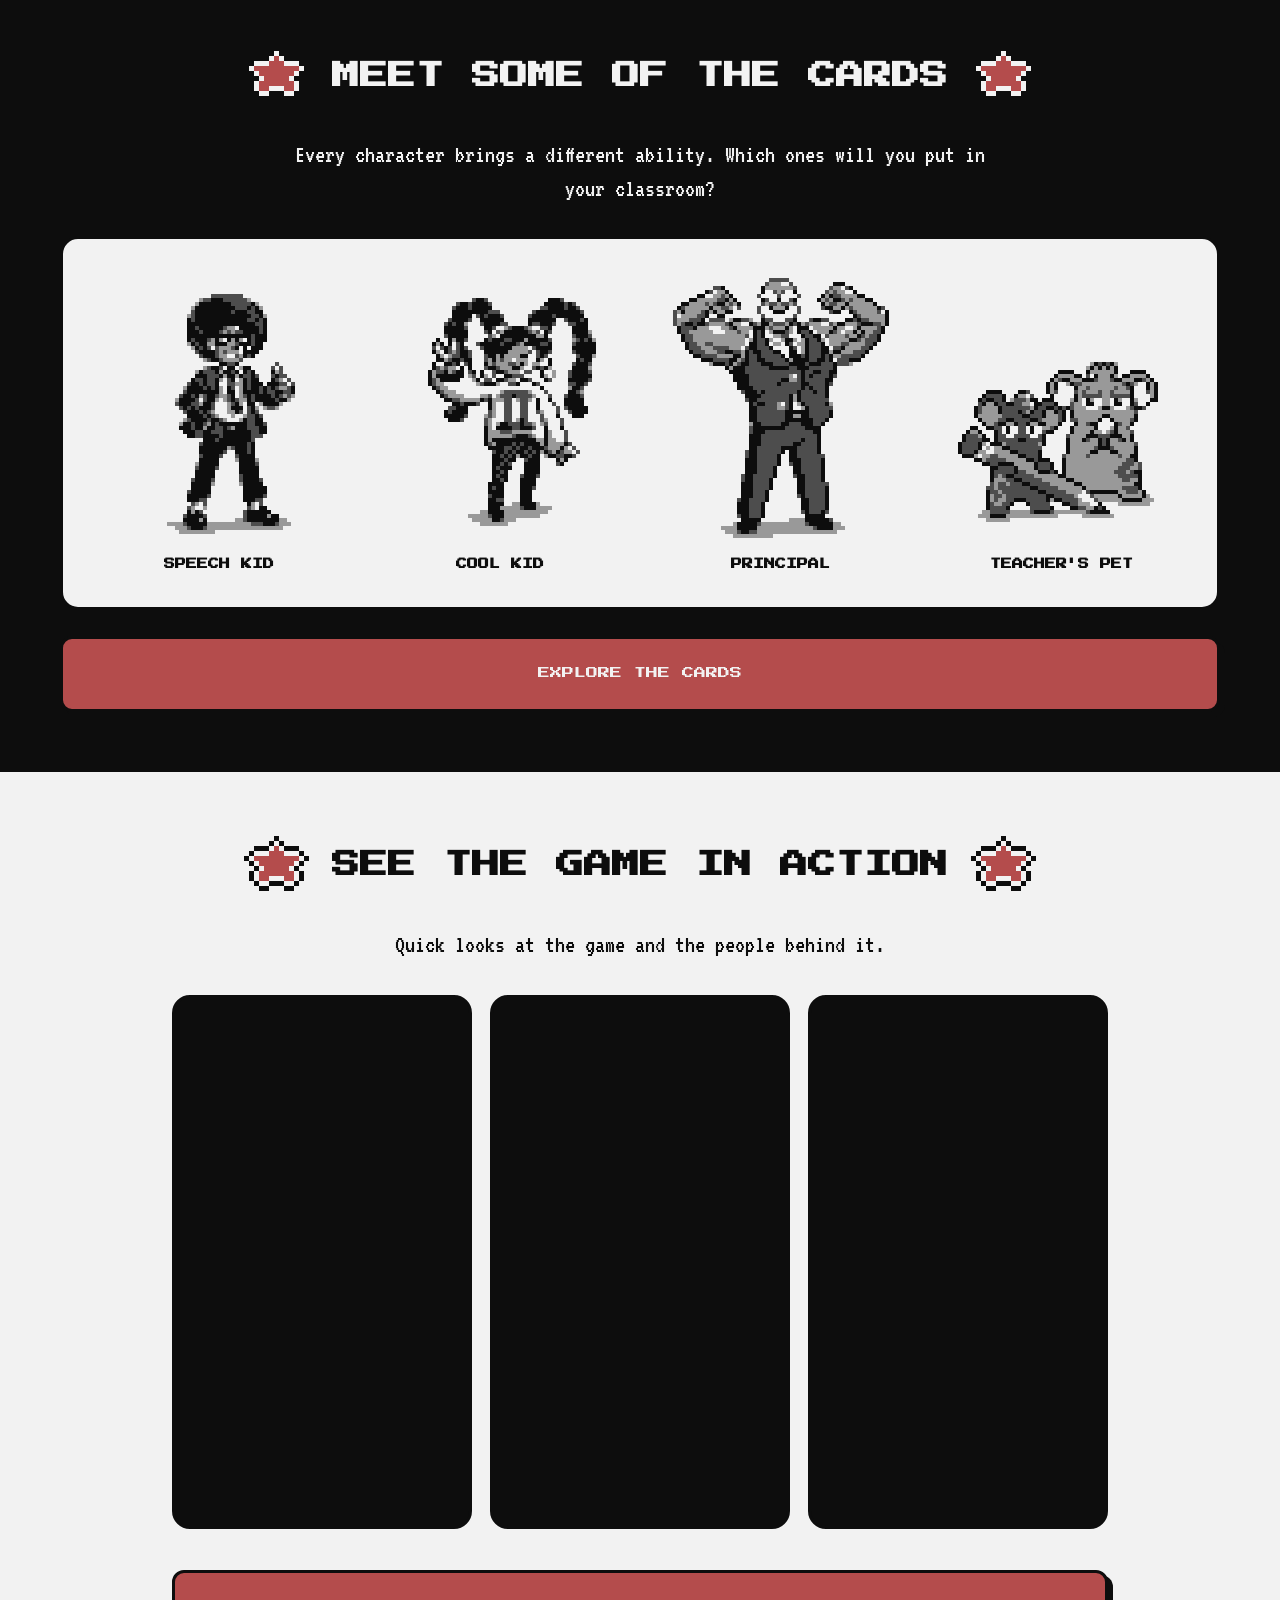
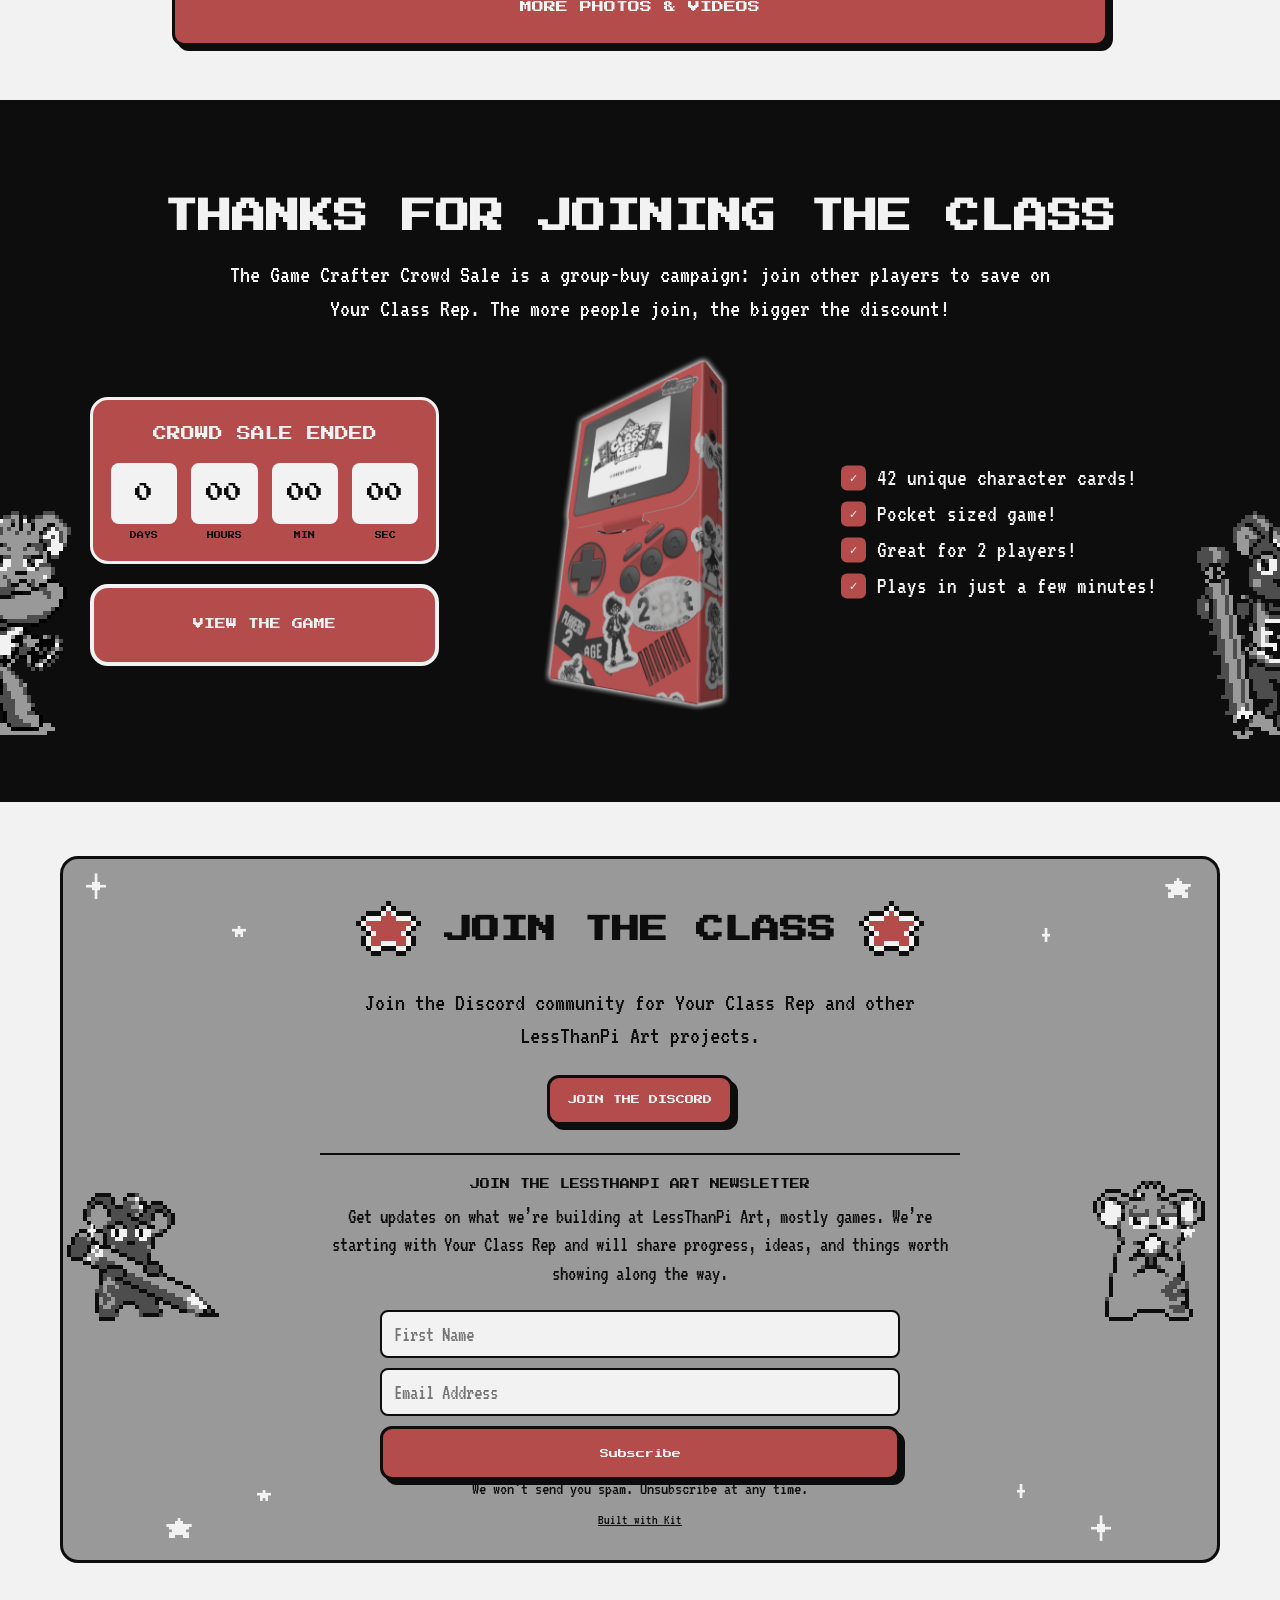
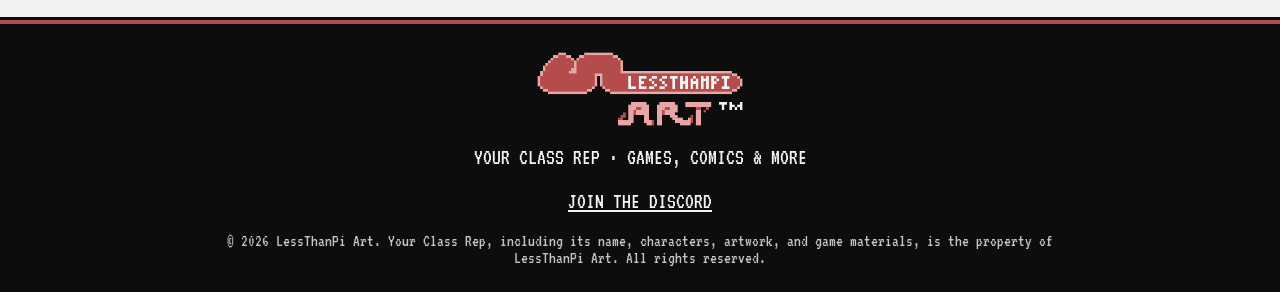
==== commit 9721f9ee: "Media update Added media and other slight tweaks." ====
--- a/index.html
+++ b/index.html
@@ -38,12 +38,16 @@
     .wrap { width:min(1160px,calc(100% - 40px)); margin-inline:auto; }
     .topbar { position:sticky; top:0; z-index:20; background:var(--black); color:var(--white); border-bottom:4px solid var(--red); }
     .nav { position:relative; min-height:76px; display:flex; align-items:center; justify-content:flex-end; gap:24px; }
-    .brand { position:absolute; z-index:2; left:0; top:0; display:block; }
+    .brand { position:absolute; z-index:2; left:0; top:4px; display:block; }
     .brand img { display:block; width:220px; height:auto; max-width:none; object-fit:initial; }
-    .navlinks { display:flex; align-items:center; justify-content:flex-end; gap:clamp(12px,2vw,25px); }
-    .navlinks a { color:var(--white); text-decoration:none; font:9px "Press Start 2P",monospace; }
+    .home-page .brand { left:calc(16.6667% - 5.6667px); transform:translateX(-50%); transition:left 220ms ease,transform 220ms ease; }
+    .home-page .brand img { width:clamp(220px,34vw,440px); transition:width 220ms ease; }
+    .home-page .topbar.is-scrolled .brand { left:0; transform:none; }
+    .home-page .topbar.is-scrolled .brand img { width:220px; }
+    .navlinks { display:flex; align-items:center; justify-content:flex-end; gap:clamp(10px,1.6vw,20px); }
+    .navlinks a { color:var(--white); text-decoration:none; font:8px "Press Start 2P",monospace; }
     .navlinks a:hover { color:#ff8b8b; }
-    .navlinks .sale-nav { padding:13px 16px; background:var(--red); border:2px solid var(--white); box-shadow:4px 4px 0 var(--dark-gray); }
+    .navlinks .sale-nav { padding:12px 14px; background:var(--red); border:2px solid var(--white); border-radius:8px; box-shadow:4px 4px 0 var(--dark-gray); }
     .hero { display:grid; grid-template-columns:minmax(0,1fr) minmax(0,2fr); align-items:center; gap:34px; padding-block:38px 52px; }
     .hero-copy { padding:12px 0; }
     .hero-copy .subhead { margin:18px 0 24px; font-size:27px; }
@@ -59,7 +63,7 @@
     .button { display:inline-flex; justify-content:center; align-items:center; min-height:50px; padding:12px 18px; background:var(--red); color:var(--white); border:3px solid var(--black); border-radius:12px; box-shadow:5px 5px 0 var(--black); text-decoration:none; font:9px "Press Start 2P",monospace; line-height:1.8; }
     .button:hover { background:var(--black); }
     .hero .countdown-card { margin-top:20px; box-shadow:6px 6px 0 var(--black); }
-    .hero .button { width:100%; margin-top:13px; }
+    .hero .button { display:flex; width:100%; margin:13px auto 0; }
     .band { padding:54px 0; border-block:3px solid var(--black); }
     .band-paper { background:var(--white); }
     .band-dark { color:var(--white); background:var(--black); }
@@ -70,6 +74,14 @@
     .steps { display:grid; grid-template-columns:repeat(3,1fr); gap:18px; }
     .step { min-height:180px; padding:20px; border:3px solid var(--black); border-radius:16px; background:var(--white); }
     .step-num { display:grid; place-items:center; width:34px; height:34px; margin-bottom:15px; color:var(--white); background:var(--black); border-radius:50%; font:11px "Press Start 2P",monospace; }
+    .step-photo-trigger { display:block; width:100%; margin:14px 0; padding:0; border:0; border-radius:12px; background:transparent; cursor:zoom-in; }
+    .step-photo-trigger:focus-visible { outline:3px solid var(--red); outline-offset:3px; }
+    .step-photo { display:block; width:100%; aspect-ratio:4/3; border:2px solid var(--black); border-radius:10px; object-fit:cover; object-position:center; }
+    .photo-dialog { width:fit-content; max-width:min(92vw,1120px); max-height:92vh; padding:12px; border:3px solid var(--black); border-radius:16px; color:var(--black); background:var(--white); }
+    .photo-dialog::backdrop { background:rgba(0,0,0,.82); }
+    .photo-dialog img { display:block; width:auto; max-width:min(88vw,1090px); max-height:78vh; margin:0 auto 14px; object-fit:contain; }
+    .photo-dialog-close { display:block; min-height:44px; margin:0 0 12px auto; padding:9px 14px; border:2px solid var(--black); border-radius:9px; color:var(--white); background:var(--red); font:8px "Press Start 2P",monospace; cursor:pointer; }
+    .visually-hidden { position:absolute; width:1px; height:1px; padding:0; margin:-1px; overflow:hidden; clip:rect(0,0,0,0); white-space:nowrap; border:0; }
     .step p { margin-bottom:0; }
     .character-sprinkle { position:absolute; z-index:1; width:108px; height:140px; object-fit:contain; image-rendering:pixelated; pointer-events:none; }
     .hero-video { position:relative; }
@@ -93,23 +105,25 @@
     .download-promo h3 { margin:0 0 8px; font:clamp(13px,1.7vw,18px)/1.7 "Press Start 2P",monospace; }
     .download-promo p { display:block; }
     .download-promo .promo-description { margin:8px 0 0; font-size:23px; }
-    .download-promo .promo-instructions { margin:3px 0 0; font-size:18px; }
     .download-promo .button { display:inline-flex; flex:none; align-items:center; justify-content:center; min-height:50px; padding:12px 18px; color:var(--white); background:var(--red); border:3px solid var(--black); border-radius:12px; box-shadow:5px 5px 0 var(--black); text-decoration:none; font:8px/1.8 "Press Start 2P",monospace; text-align:center; }
     .download-promo .button:hover,.download-promo .button:focus-visible { color:var(--white); background:var(--black); }
     .play-options { display:grid; grid-template-columns:repeat(2,minmax(0,1fr)); gap:18px; margin:26px auto 0; }
     .play-options .download-promo { min-width:0; flex-direction:column; align-items:stretch; justify-content:space-between; gap:12px; margin:0; }
     .play-options .promo-description { font-size:21px; }
-    .play-options .promo-instructions { font-size:17px; }
     .play-options .button { width:100%; }
     #featured-cards .section-action .button { display:flex; width:100%; min-height:76px; font-size:12px; }
-    .shorts-grid { display:grid; grid-template-columns:repeat(2,minmax(0,1fr)); gap:24px; max-width:760px; margin:auto; }
-    .short-video { width:100%; aspect-ratio:9/16; max-height:680px; border:3px solid var(--black); border-radius:18px; background:var(--black); overflow:hidden; }
+    .shorts-grid { display:flex; gap:18px; max-width:100%; margin:auto; padding:4px 3px 15px; overflow-x:auto; overscroll-behavior-inline:contain; scroll-snap-type:x mandatory; }
+    .short-video { flex:0 0 clamp(220px,27vw,300px); width:auto; aspect-ratio:9/16; max-height:620px; border:3px solid var(--black); border-radius:18px; background:var(--black); overflow:hidden; scroll-snap-align:start; }
+    #videos .shorts-grid { width:min(100%,936px); max-width:936px; justify-content:center; }
+    #videos .short-video { flex-basis:300px; }
+    #videos .section-action { width:min(100%,936px); margin-inline:auto; }
+    #videos .section-action .button { display:flex; width:100%; min-height:76px; font-size:12px; }
     .facts { display:flex; flex-wrap:wrap; justify-content:center; gap:12px; margin-top:26px; }
     .facts span { padding:10px 13px; border:2px solid var(--black); background:var(--white); font:8px/1.8 "Press Start 2P",monospace; text-align:center; }
     .sale-block { position:relative; display:grid; grid-template-columns:1fr 1fr 1fr; grid-template-areas:"intro intro intro" "timer art points"; align-items:center; gap:26px; padding:30px; border:0; border-radius:24px; }
     .sale-block-intro { grid-area:intro; text-align:center; }
     .sale-block-intro h2 { margin-bottom:14px; font-size:clamp(23px,3vw,34px); }
-    .sale-block-intro p { max-width:760px; margin:0 auto; font-size:25px; }
+    .sale-block-intro p { max-width:820px; margin:0 auto; font-size:25px; }
     .sale-countdown { grid-area:timer; width:100%; padding:22px 18px; border:3px solid var(--white); border-radius:18px; background:var(--red); color:var(--white); }
     .sale-countdown .countdown-title { margin:0 0 16px; color:var(--white); font-size:14px; text-align:center; }
     .sale-countdown .countdown { gap:14px; }
@@ -153,18 +167,26 @@
     .maker-logo { display:block; width:100%; height:auto; margin:0; }
     .hero-copy { position:relative; }
     .hero-copy::after { content:""; position:absolute; width:31px; height:31px; right:-9px; top:-14px; background:center/contain no-repeat url("images/Assets/Stars/4pointStarL.png"); }
+    @media(min-width:1101px) {
+      .home-page .hero-copy::before { content:""; display:block; height:clamp(80px,9.2vw,118px); }
+    }
     @media(max-width:1100px) {
       .nav { display:block; min-height:0; padding:16px 0 8px; }
       .navlinks { display:flex; width:100%; flex-direction:column; align-items:flex-end; justify-content:flex-start; gap:10px; margin:0; padding:0; text-align:right; }
       .navlinks .sale-nav { margin-left:0; }
     }
+    @media(max-width:976px) {
+      #videos .shorts-grid { justify-content:flex-start; }
+    }
     @media(max-width:800px) {
       .brand img { width:220px; }
+      .home-page .brand { left:50%; }
+      .home-page .topbar.is-scrolled .brand { left:0; }
       .navlinks { justify-content:flex-end; flex-wrap:wrap; gap:10px 14px; margin-left:0; padding:0; }
       .navlinks a { font-size:7px; }
       .hero { grid-template-columns:1fr; gap:20px; padding-top:27px; }
-      .hero-copy { max-width:560px; }
-      .hero-copy .subhead { margin:12px 0 15px; }
+      .hero-copy { max-width:560px; margin-inline:auto; }
+      .hero-copy .subhead { margin:10px 0 15px; }
       .hero .countdown-card { max-width:430px; }
       .hero .button { max-width:430px; }
       .play-options { grid-template-columns:1fr; gap:14px; }
@@ -199,7 +221,11 @@
       .featured { padding:8px 4px; }
       .featured img { width:108px; height:140px; }
       .featured h3 { font-size:8px; }
-      .shorts-grid { grid-template-columns:1fr; max-width:360px; }
+      .shorts-grid { margin-inline:-6px; }
+      .short-video { flex-basis:min(78vw,310px); }
+      #videos .shorts-grid { width:100%; justify-content:flex-start; }
+      #videos .short-video { flex-basis:min(78vw,310px); }
+      #videos .section-action { width:100%; }
       .sale-block { grid-template-columns:1fr; grid-template-areas:"intro" "timer" "art" "points"; padding:20px 14px 30px; text-align:center; }
       .sale-block-intro p { font-size:22px; }
       .sale-countdown { max-width:380px; justify-self:center; padding:18px 10px; }
@@ -231,12 +257,12 @@
   </style>
   <link rel="stylesheet" href="newsletter.css">
 </head>
-<body>
+<body class="home-page">
   <header class="topbar">
     <nav class="nav wrap" aria-label="Main navigation">
-        <a class="brand" href="index.html" aria-label="Your Class Rep home"><img src="images/Assets/YourClassRepLogo-Large.png" alt="Your Class Rep"></a>
+          <a class="brand" href="index.html" aria-label="Your Class Rep home"><img src="images/Assets/YourClassRepLogo-Large.png" alt="Your Class Rep"></a>
       <div class="navlinks">
-        <a href="index.html">HOME</a><a href="cards.html">CARDS</a><a href="rules.html">RULES</a><a href="downloads.html">DOWNLOADS</a>
+        <a href="index.html">HOME</a><a href="cards.html">CARDS</a><a href="rules.html">RULES</a><a href="downloads.html">DOWNLOADS</a><a href="media.html">MEDIA</a>
         <a href="https://discord.gg/mZXwqtUXw4" target="_blank" rel="noopener noreferrer">DISCORD</a>
         <a href="play.html">PLAY</a><a class="sale-nav" href="https://www.thegamecrafter.com/crowdsale/your-class-rep:-the-card-game" target="_blank" rel="noopener noreferrer">CROWD SALE</a>
       </div>
@@ -247,7 +273,7 @@
     <div class="wrap">
       <section class="hero" aria-labelledby="main-title">
         <div class="hero-copy">
-          <h1 id="main-title">YOUR CLASS REP</h1>
+          <h1 id="main-title" class="visually-hidden">YOUR CLASS REP</h1>
           <p class="subhead">Build your classroom. Outsmart your opponent. Win the election. Become YOUR CLASS REP.</p>
           <div class="countdown-card" aria-live="polite">
             <p class="countdown-title" id="home-sale-message">CROWD SALE STARTS IN</p>
@@ -268,16 +294,15 @@
       <div class="wrap">
         <div class="section-title"><h2>HOW IT WORKS</h2></div>
         <div class="steps">
-          <article class="step"><span class="step-num">1</span><h3>BUILD YOUR CLASSROOM</h3><p>Choose your cards and plan a classroom with the students you think can win.</p></article>
-          <article class="step"><span class="step-num">2</span><h3>CAMPAIGN</h3><p>Play cards secretly, compare Influence, and use abilities to shift the election.</p></article>
-          <article class="step"><span class="step-num">3</span><h3>TALLY THE VOTES</h3><p>Resolve the face-up cards. The player with the most votes becomes Class Rep.</p></article>
+          <article class="step"><span class="step-num">1</span><h3>BUILD YOUR CLASSROOM</h3><button class="step-photo-trigger" type="button" aria-label="View larger photo: a player holding cards while building a classroom"><img class="step-photo" src="images/Action%20Shots/TCG-YCR-Build2.png" alt="A player holding a hand of Your Class Rep cards above the cards laid out for deck building." loading="lazy"></button><p>Choose your cards and plan a classroom with the students you think can win.</p></article>
+          <article class="step"><span class="step-num">2</span><h3>CAMPAIGN</h3><button class="step-photo-trigger" type="button" aria-label="View larger photo: players holding cards during a campaign"><img class="step-photo" src="images/Action%20Shots/TCG-YCR-Campaign2.png" alt="Players holding Your Class Rep cards as they compare their campaign picks." loading="lazy"></button><p>Play cards secretly, compare Influence, and use abilities to shift the election.</p></article>
+          <article class="step"><span class="step-num">3</span><h3>TALLY THE VOTES</h3><button class="step-photo-trigger" type="button" aria-label="View larger photo: cards being tallied"><img class="step-photo" src="images/Action%20Shots/TCG-YCR-Tally4.png" alt="A close-up of a player tallying votes with Your Class Rep cards." loading="lazy"></button><p>Resolve the face-up cards. The player with the most votes becomes Class Rep.</p></article>
         </div>
         <div class="play-options">
           <section class="download-promo" aria-labelledby="print-play-title">
             <div>
               <h3 id="print-play-title">WANT TO PLAY AT HOME?</h3>
               <p class="promo-description">Print the first 14 cards and a quick rules sheet for Your Class Rep: The Card Game.</p>
-              <p class="promo-instructions">US Letter · 3 pages · Print at 100% / Actual Size</p>
             </div>
             <a class="button" href="output/pdf/Your-Class-Rep-Free-Print-and-Play.pdf" download>DOWNLOAD THE PDF</a>
           </section>
@@ -285,7 +310,6 @@
             <div>
               <h3 id="computer-play-title">WANT TO PLAY THE COMPUTER?</h3>
               <p class="promo-description">Build a Classroom and play six Campaign turns against an easy, medium, or hard computer.</p>
-              <p class="promo-instructions">Choose a difficulty and see how your choices change the election.</p>
             </div>
             <a class="button" href="play.html">PLAY THE COMPUTER</a>
           </section>
@@ -314,7 +338,9 @@
         <div class="shorts-grid">
           <div class="short-video"><iframe data-youtube-id="dXkFr5CicBQ" data-youtube-kind="shorts" src="https://www.youtube-nocookie.com/embed/dXkFr5CicBQ" title="Playing Your Class Rep" loading="lazy" referrerpolicy="origin" allow="accelerometer; autoplay; clipboard-write; encrypted-media; gyroscope; picture-in-picture; web-share" allowfullscreen></iframe></div>
           <div class="short-video"><iframe data-youtube-id="D9mlF4GlQIM" data-youtube-kind="shorts" src="https://www.youtube-nocookie.com/embed/D9mlF4GlQIM" title="Designing the Your Class Rep cards" loading="lazy" referrerpolicy="origin" allow="accelerometer; autoplay; clipboard-write; encrypted-media; gyroscope; picture-in-picture; web-share" allowfullscreen></iframe></div>
-        </div>
+          <div class="short-video"><iframe data-youtube-id="qe1t9p8dubI" data-youtube-kind="shorts" src="https://www.youtube-nocookie.com/embed/qe1t9p8dubI" title="Your Class Rep short video" loading="lazy" referrerpolicy="origin" allow="accelerometer; autoplay; clipboard-write; encrypted-media; gyroscope; picture-in-picture; web-share" allowfullscreen></iframe></div>
+        </div>
+        <div class="center section-action"><a class="button" href="media.html">MORE PHOTOS &amp; VIDEOS</a></div>
       </div>
     </section>
 
@@ -324,7 +350,7 @@
         <img class="sale-character-right" src="images/Characters/35-MascotF-Ch.png" alt="" aria-hidden="true">
         <div class="sale-block-intro">
           <h2 id="sale-section-heading">THE CROWD SALE</h2>
-          <p>Join the crowd sale and save on Your Class Rep. The more people join, the bigger the discount!</p>
+          <p>The Game Crafter Crowd Sale is a group-buy campaign: join other players to save on Your Class Rep. The more people join, the bigger the discount!</p>
         </div>
         <div class="sale-cta-group">
         <div class="sale-countdown" aria-live="polite">
@@ -374,6 +400,11 @@
       </div>
     </section>
   </main>
+
+  <dialog class="photo-dialog" id="step-photo-dialog" aria-label="Expanded photo">
+    <button class="photo-dialog-close" type="button" aria-label="Close image preview">CLOSE</button>
+    <img id="step-photo-large" alt="">
+  </dialog>
 
   <footer><a class="maker-logo-link" href="https://www.lessthanpiart.com/" target="_blank" rel="noopener noreferrer" aria-label="Visit LessThanPi Art"><img class="maker-logo" src="images/Assets/LessThanPiArtLogo-Large.png" alt="LessThanPi Art"></a><span>YOUR CLASS REP · GAMES, COMICS &amp; MORE</span><br><br><a href="https://discord.gg/mZXwqtUXw4" target="_blank" rel="noopener noreferrer">JOIN THE DISCORD</a><small class="legal">© 2026 LessThanPi Art. Your Class Rep, including its name, characters, artwork, and game materials, is the property of LessThanPi Art. All rights reserved.</small></footer>
 
@@ -428,6 +459,24 @@
         frame.replaceWith(link);
       });
     }
+    const photoDialog = document.getElementById('step-photo-dialog');
+    const largePhoto = document.getElementById('step-photo-large');
+    document.querySelectorAll('.step-photo-trigger').forEach(trigger => {
+      trigger.addEventListener('click', () => {
+        const photo = trigger.querySelector('img');
+        largePhoto.src = photo.currentSrc || photo.src;
+        largePhoto.alt = photo.alt;
+        photoDialog.showModal();
+      });
+    });
+    document.querySelector('.photo-dialog-close').addEventListener('click', () => photoDialog.close());
+    photoDialog.addEventListener('click', event => {
+      if (event.target === photoDialog) photoDialog.close();
+    });
+    const homeHeader = document.querySelector('.home-page .topbar');
+    const updateHomeLogo = () => homeHeader.classList.toggle('is-scrolled', window.scrollY > 80);
+    updateHomeLogo();
+    window.addEventListener('scroll', updateHomeLogo, { passive: true });
   </script>
 </body>
 </html>
--- a/newsletter.css
+++ b/newsletter.css
@@ -63,8 +63,9 @@
   color: var(--white) !important;
   background: var(--red) !important;
   border: 3px solid var(--black) !important;
-  border-radius: 10px !important;
-  font: 8px "Press Start 2P", monospace !important;
+  border-radius: 12px !important;
+  box-shadow: 5px 5px 0 var(--black) !important;
+  font: 9px "Press Start 2P", monospace !important;
   cursor: pointer;
 }
 
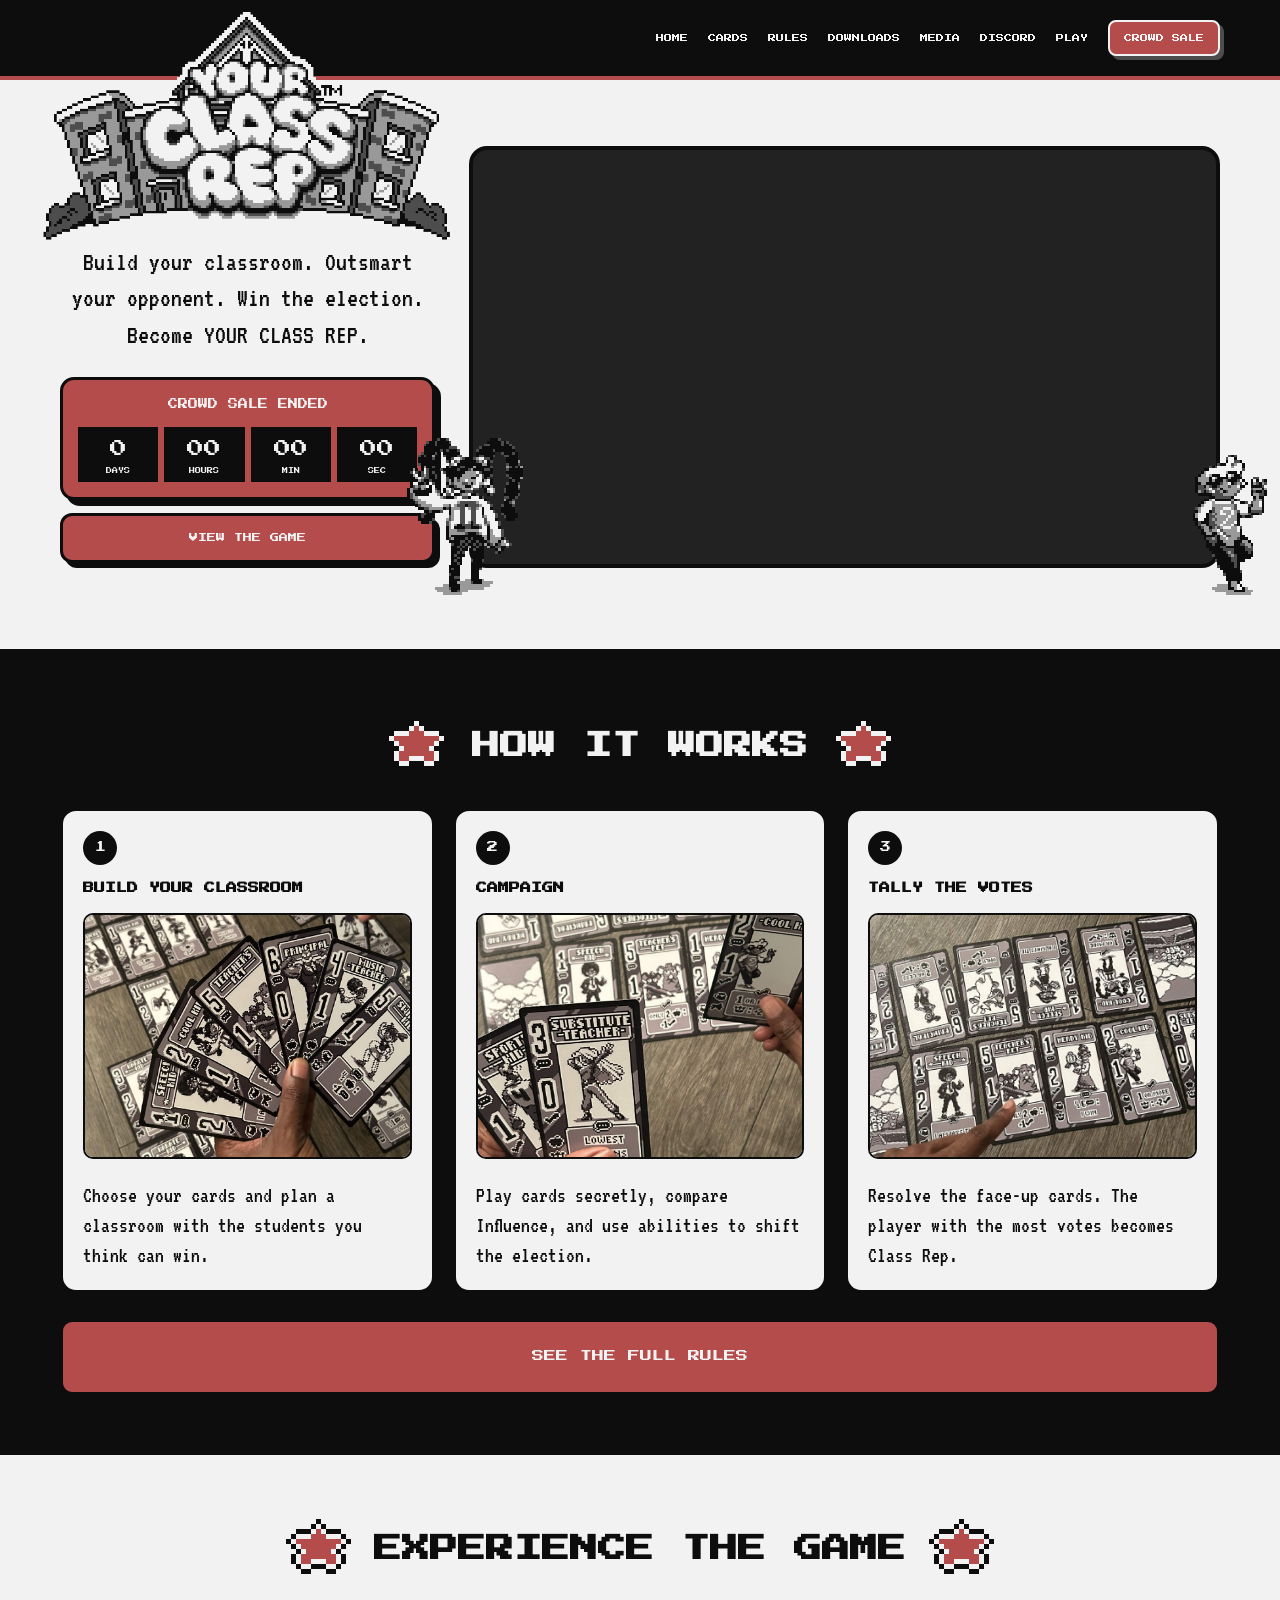
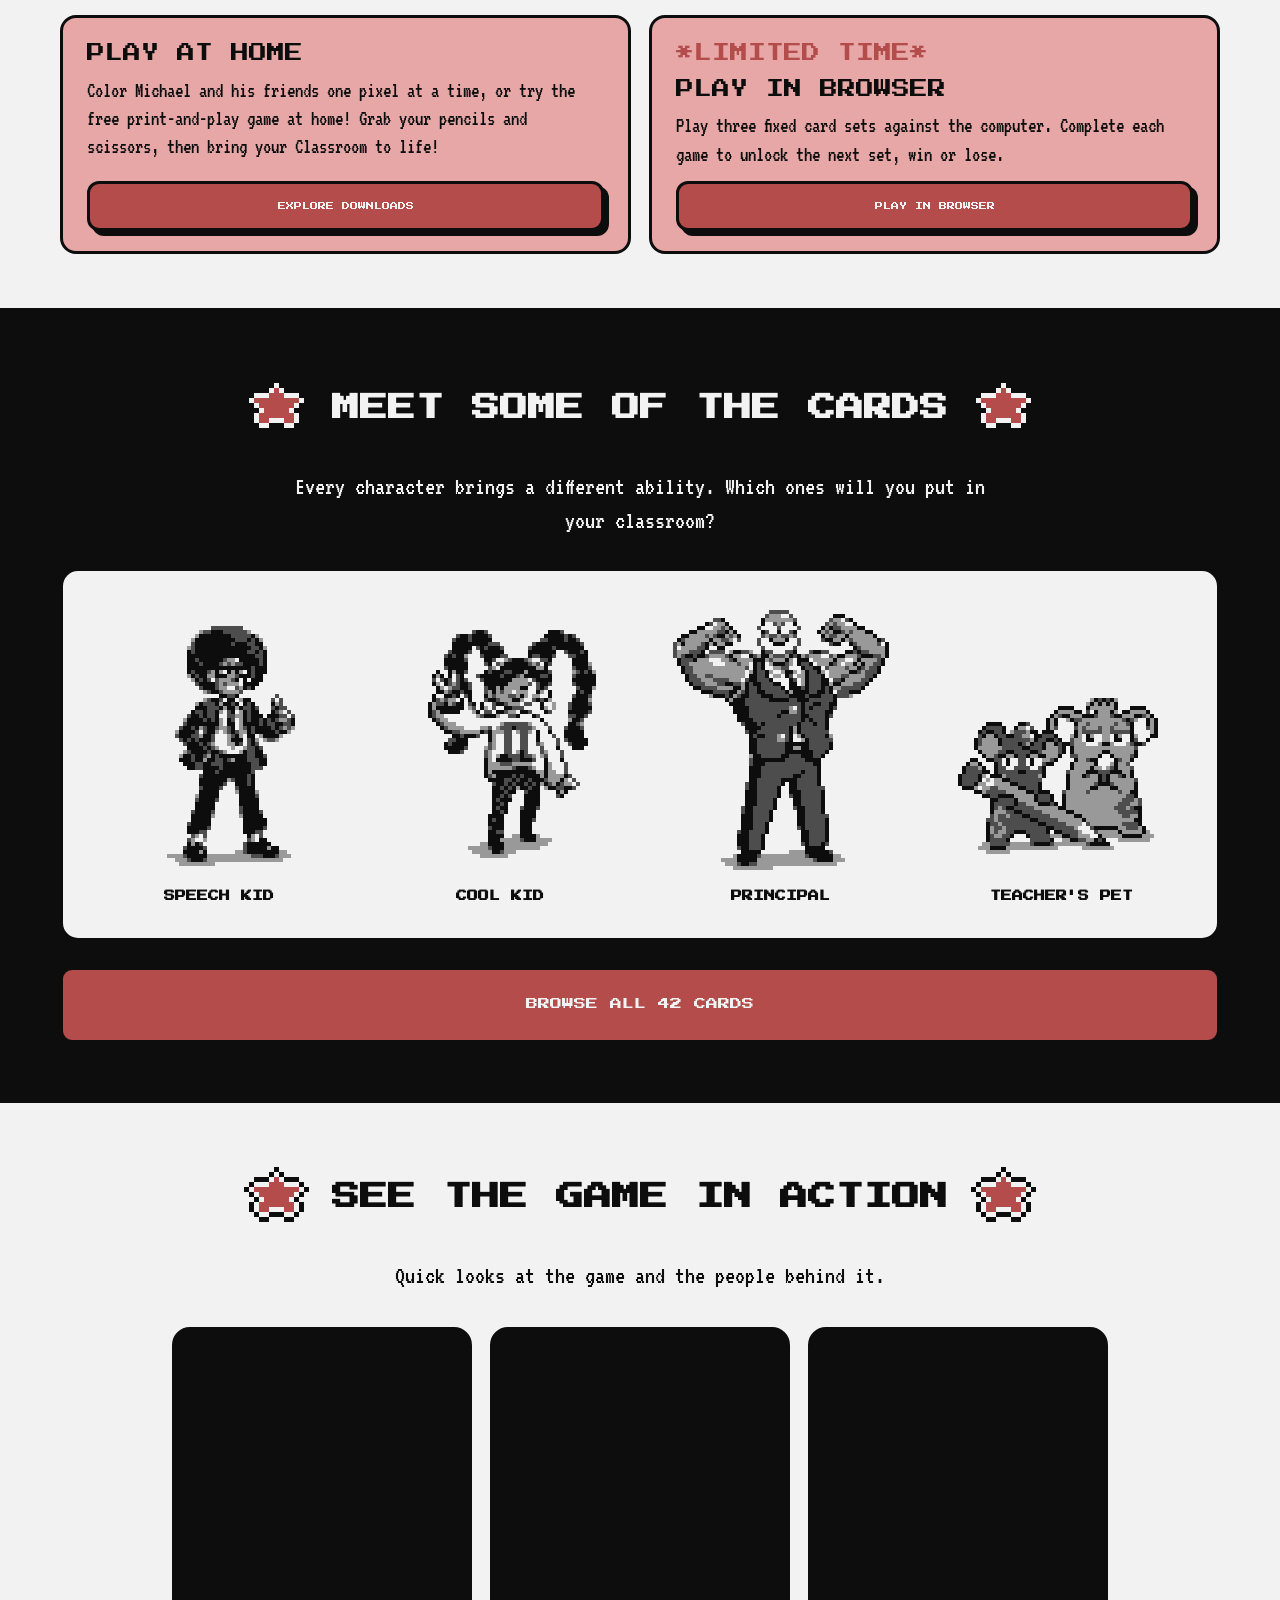
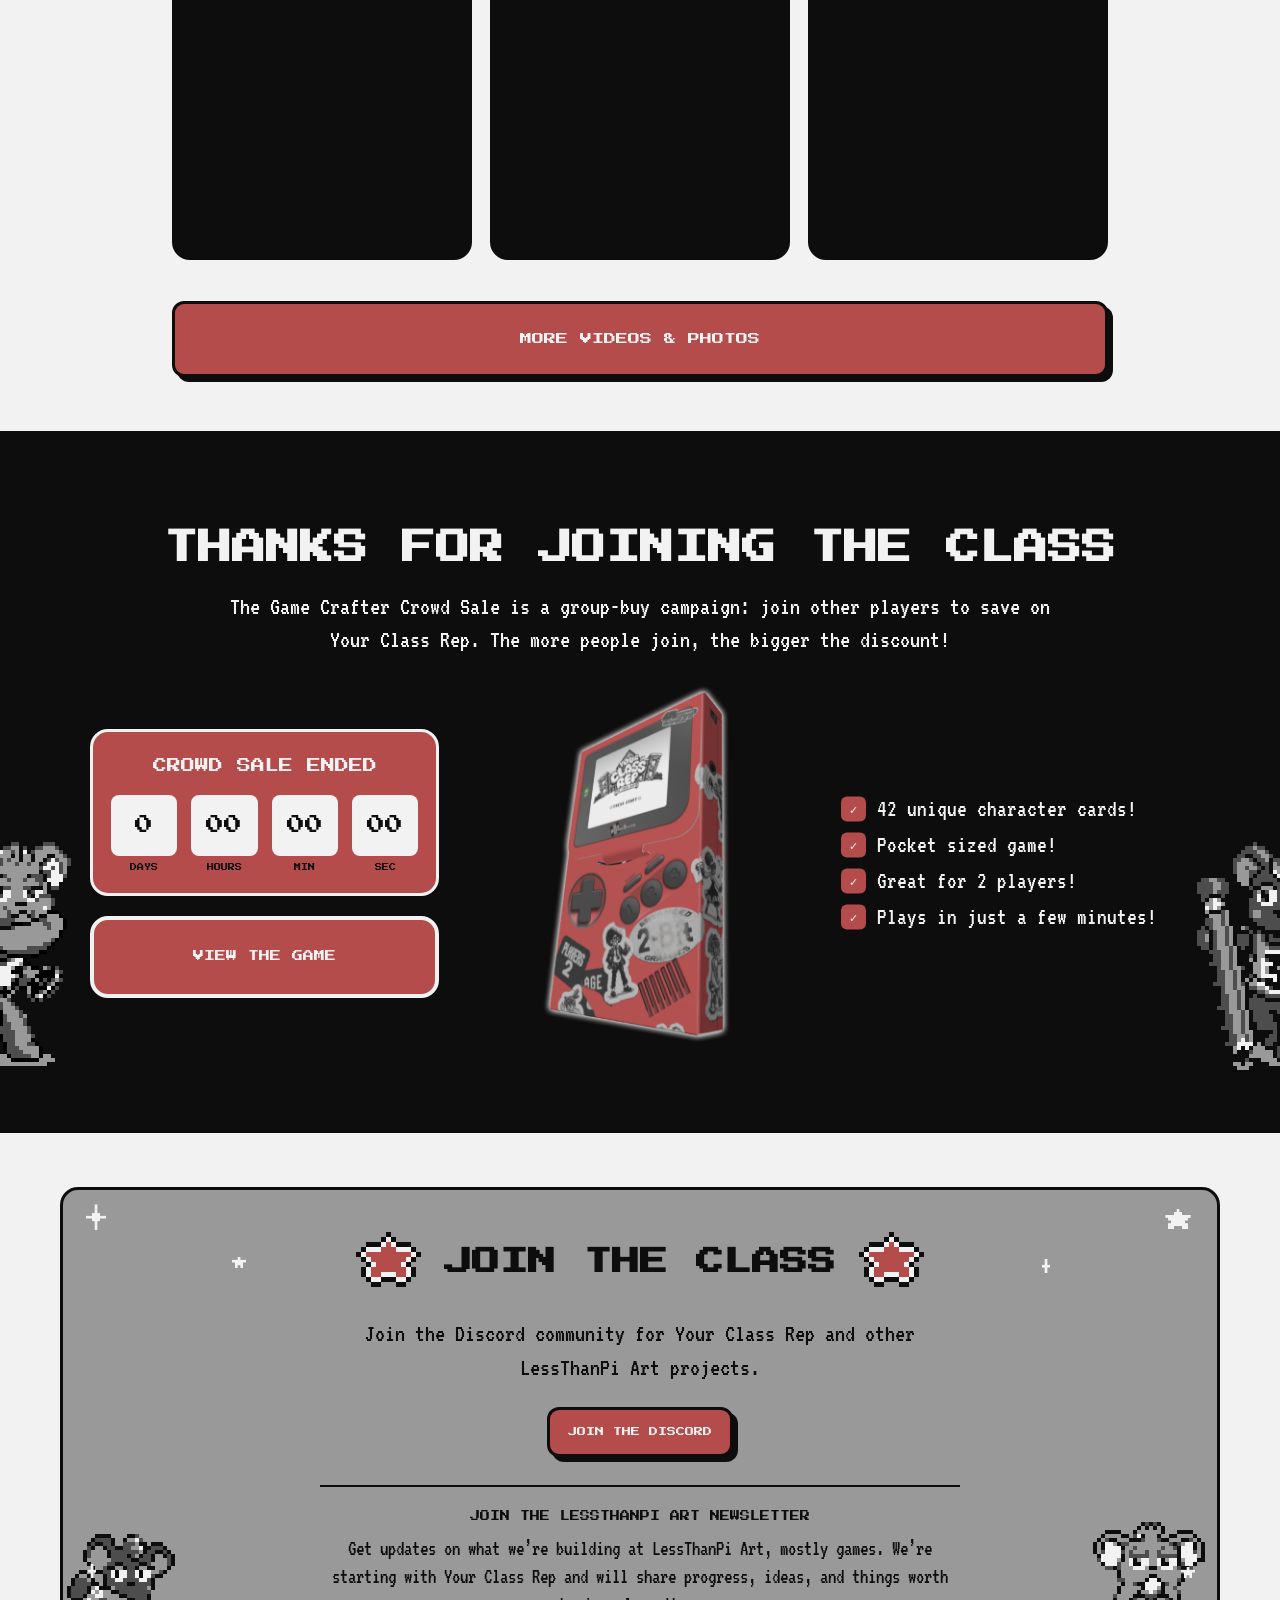
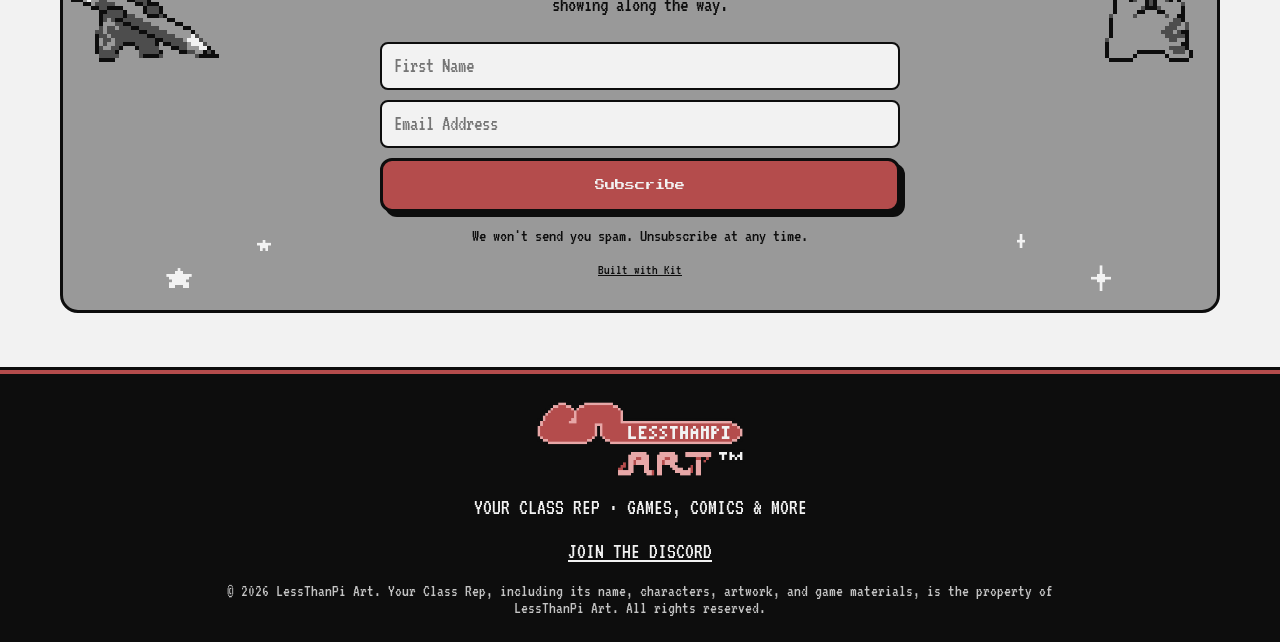
==== commit 902535e7: "The BIG update updated everything Updated browser Game Updated Videos on Card and Rukes Updated Home" ====
--- a/index.html
+++ b/index.html
@@ -43,7 +43,7 @@
     .home-page .brand { left:calc(16.6667% - 5.6667px); transform:translateX(-50%); transition:left 220ms ease,transform 220ms ease; }
     .home-page .brand img { width:clamp(220px,34vw,440px); transition:width 220ms ease; }
     .home-page .topbar.is-scrolled .brand { left:0; transform:none; }
-    .home-page .topbar.is-scrolled .brand img { width:220px; }
+    .home-page .topbar.is-scrolled .brand img { width:166px; }
     .navlinks { display:flex; align-items:center; justify-content:flex-end; gap:clamp(10px,1.6vw,20px); }
     .navlinks a { color:var(--white); text-decoration:none; font:8px "Press Start 2P",monospace; }
     .navlinks a:hover { color:#ff8b8b; }
@@ -52,7 +52,7 @@
     .hero-copy { padding:12px 0; }
     .hero-copy .subhead { margin:18px 0 24px; font-size:27px; }
     .hero-video { position:relative; container-type:inline-size; width:100%; aspect-ratio:16/9; border:4px solid var(--black); border-radius:18px; background:#222; }
-    .hero-video iframe,.short-video iframe { display:block; width:100%; height:100%; border:0; }
+    .hero-video iframe,.short-video iframe { display:block; width:100%; height:100%; border:0; border-radius:14px; }
     .countdown-card { padding:15px; background:var(--red); color:var(--white); border:3px solid var(--black); border-radius:14px; box-shadow:5px 5px 0 var(--black); }
     .countdown-title { margin:0 0 11px; font:8px "Press Start 2P",monospace; line-height:1.8; }
     .hero .countdown-title { margin-bottom:14px; font-size:10px; text-align:center; }
@@ -72,7 +72,7 @@
     .section-title::before,.section-title::after { content:""; flex:none; width:75px; height:80px; background:center/contain no-repeat url("images/Assets/RedStar.png"); }
     .section-intro { max-width:720px; margin:0 auto 30px; text-align:center; font-size:25px; }
     .steps { display:grid; grid-template-columns:repeat(3,1fr); gap:18px; }
-    .step { min-height:180px; padding:20px; border:3px solid var(--black); border-radius:16px; background:var(--white); }
+    .step { min-height:180px; padding:20px; border:3px solid var(--black); border-radius:16px; color:var(--black); background:var(--white); }
     .step-num { display:grid; place-items:center; width:34px; height:34px; margin-bottom:15px; color:var(--white); background:var(--black); border-radius:50%; font:11px "Press Start 2P",monospace; }
     .step-photo-trigger { display:block; width:100%; margin:14px 0; padding:0; border:0; border-radius:12px; background:transparent; cursor:zoom-in; }
     .step-photo-trigger:focus-visible { outline:3px solid var(--red); outline-offset:3px; }
@@ -103,6 +103,7 @@
     .section-action { margin-top:26px; }
     .download-promo { display:flex; align-items:center; justify-content:space-between; gap:24px; margin:26px auto 0; padding:20px 24px; border:3px solid var(--black); border-radius:16px; background:var(--pink); }
     .download-promo h3 { margin:0 0 8px; font:clamp(13px,1.7vw,18px)/1.7 "Press Start 2P",monospace; }
+    .download-promo .limited-time-label { display:block; margin-bottom:5px; color:var(--red); }
     .download-promo p { display:block; }
     .download-promo .promo-description { margin:8px 0 0; font-size:23px; }
     .download-promo .button { display:inline-flex; flex:none; align-items:center; justify-content:center; min-height:50px; padding:12px 18px; color:var(--white); background:var(--red); border:3px solid var(--black); border-radius:12px; box-shadow:5px 5px 0 var(--black); text-decoration:none; font:8px/1.8 "Press Start 2P",monospace; text-align:center; }
@@ -111,7 +112,7 @@
     .play-options .download-promo { min-width:0; flex-direction:column; align-items:stretch; justify-content:space-between; gap:12px; margin:0; }
     .play-options .promo-description { font-size:21px; }
     .play-options .button { width:100%; }
-    #featured-cards .section-action .button { display:flex; width:100%; min-height:76px; font-size:12px; }
+    #featured-cards .section-action .button,#how-it-works .section-action .button { display:flex; width:100%; min-height:76px; font-size:12px; }
     .shorts-grid { display:flex; gap:18px; max-width:100%; margin:auto; padding:4px 3px 15px; overflow-x:auto; overscroll-behavior-inline:contain; scroll-snap-type:x mandatory; }
     .short-video { flex:0 0 clamp(220px,27vw,300px); width:auto; aspect-ratio:9/16; max-height:620px; border:3px solid var(--black); border-radius:18px; background:var(--black); overflow:hidden; scroll-snap-align:start; }
     #videos .shorts-grid { width:min(100%,936px); max-width:936px; justify-content:center; }
@@ -167,7 +168,9 @@
     .maker-logo { display:block; width:100%; height:auto; margin:0; }
     .hero-copy { position:relative; }
     .hero-copy::after { content:""; position:absolute; width:31px; height:31px; right:-9px; top:-14px; background:center/contain no-repeat url("images/Assets/Stars/4pointStarL.png"); }
+    .hero-copy .subhead { text-align:center; }
     @media(min-width:1101px) {
+      .hero-copy { transform:translateY(-22px); }
       .home-page .hero-copy::before { content:""; display:block; height:clamp(80px,9.2vw,118px); }
     }
     @media(max-width:1100px) {
@@ -254,6 +257,8 @@
       .discord-sparkle.r4 { right:28px; }
       .discord-sparkle.r5 { right:38px; }
     }
+      .brand img { transition:width 220ms ease; }
+    .topbar.is-scrolled .brand img { width:166px; }
   </style>
   <link rel="stylesheet" href="newsletter.css">
 </head>
@@ -290,7 +295,7 @@
       </section>
     </div>
 
-    <section class="band band-paper" id="how-it-works">
+    <section class="band band-dark" id="how-it-works">
       <div class="wrap">
         <div class="section-title"><h2>HOW IT WORKS</h2></div>
         <div class="steps">
@@ -298,20 +303,27 @@
           <article class="step"><span class="step-num">2</span><h3>CAMPAIGN</h3><button class="step-photo-trigger" type="button" aria-label="View larger photo: players holding cards during a campaign"><img class="step-photo" src="images/Action%20Shots/TCG-YCR-Campaign2.png" alt="Players holding Your Class Rep cards as they compare their campaign picks." loading="lazy"></button><p>Play cards secretly, compare Influence, and use abilities to shift the election.</p></article>
           <article class="step"><span class="step-num">3</span><h3>TALLY THE VOTES</h3><button class="step-photo-trigger" type="button" aria-label="View larger photo: cards being tallied"><img class="step-photo" src="images/Action%20Shots/TCG-YCR-Tally4.png" alt="A close-up of a player tallying votes with Your Class Rep cards." loading="lazy"></button><p>Resolve the face-up cards. The player with the most votes becomes Class Rep.</p></article>
         </div>
+        <div class="center section-action"><a class="button" href="rules.html">SEE THE FULL RULES</a></div>
+      </div>
+    </section>
+
+    <section class="band band-paper" id="experience-the-game">
+      <div class="wrap">
+        <div class="section-title"><h2>EXPERIENCE THE GAME</h2></div>
         <div class="play-options">
           <section class="download-promo" aria-labelledby="print-play-title">
             <div>
-              <h3 id="print-play-title">WANT TO PLAY AT HOME?</h3>
-              <p class="promo-description">Print the first 14 cards and a quick rules sheet for Your Class Rep: The Card Game.</p>
+              <h3 id="print-play-title">PLAY AT HOME</h3>
+              <p class="promo-description">Color Michael and his friends one pixel at a time, or try the free print-and-play game at home! Grab your pencils and scissors, then bring your Classroom to life!</p>
             </div>
-            <a class="button" href="output/pdf/Your-Class-Rep-Free-Print-and-Play.pdf" download>DOWNLOAD THE PDF</a>
+            <a class="button" href="downloads.html">EXPLORE DOWNLOADS</a>
           </section>
           <section class="download-promo" aria-labelledby="computer-play-title">
             <div>
-              <h3 id="computer-play-title">WANT TO PLAY THE COMPUTER?</h3>
-              <p class="promo-description">Build a Classroom and play six Campaign turns against an easy, medium, or hard computer.</p>
+              <h3 id="computer-play-title"><span class="limited-time-label">*LIMITED TIME*</span>PLAY IN BROWSER</h3>
+              <p class="promo-description">Play three fixed card sets against the computer. Complete each game to unlock the next set, win or lose.</p>
             </div>
-            <a class="button" href="play.html">PLAY THE COMPUTER</a>
+            <a class="button" href="play.html">PLAY IN BROWSER</a>
           </section>
         </div>
       </div>
@@ -327,7 +339,7 @@
           <a class="featured" href="cards.html?card=13#card-detail"><img src="images/Characters/13-PrincM-Ch.png" alt="Principal character art"><h3>PRINCIPAL</h3></a>
           <a class="featured" href="cards.html?card=11#card-detail"><img src="images/Characters/11-PetF-Ch.png" alt="Teacher's Pet character art"><h3>TEACHER'S PET</h3></a>
         </div>
-        <div class="center section-action"><a class="button" href="cards.html">EXPLORE THE CARDS</a></div>
+        <div class="center section-action"><a class="button" href="cards.html">BROWSE ALL 42 CARDS</a></div>
       </div>
     </section>
 
@@ -340,7 +352,7 @@
           <div class="short-video"><iframe data-youtube-id="D9mlF4GlQIM" data-youtube-kind="shorts" src="https://www.youtube-nocookie.com/embed/D9mlF4GlQIM" title="Designing the Your Class Rep cards" loading="lazy" referrerpolicy="origin" allow="accelerometer; autoplay; clipboard-write; encrypted-media; gyroscope; picture-in-picture; web-share" allowfullscreen></iframe></div>
           <div class="short-video"><iframe data-youtube-id="qe1t9p8dubI" data-youtube-kind="shorts" src="https://www.youtube-nocookie.com/embed/qe1t9p8dubI" title="Your Class Rep short video" loading="lazy" referrerpolicy="origin" allow="accelerometer; autoplay; clipboard-write; encrypted-media; gyroscope; picture-in-picture; web-share" allowfullscreen></iframe></div>
         </div>
-        <div class="center section-action"><a class="button" href="media.html">MORE PHOTOS &amp; VIDEOS</a></div>
+        <div class="center section-action"><a class="button" href="media.html">MORE VIDEOS &amp; PHOTOS</a></div>
       </div>
     </section>
 
--- a/newsletter.css
+++ b/newsletter.css
@@ -58,19 +58,34 @@
 }
 
 .newsletter-form .formkit-submit {
+  display: flex !important;
   min-height: 54px;
+  align-items: center;
+  justify-content: center;
   padding: 12px !important;
   color: var(--white) !important;
   background: var(--red) !important;
   border: 3px solid var(--black) !important;
   border-radius: 12px !important;
   box-shadow: 5px 5px 0 var(--black) !important;
-  font: 9px "Press Start 2P", monospace !important;
+  font: 10px/1.8 "Press Start 2P", monospace !important;
   cursor: pointer;
+}
+
+.newsletter-form .formkit-submit span {
+  color: inherit !important;
+  font: inherit !important;
 }
 
 .newsletter-form .formkit-submit:hover,
 .newsletter-form .formkit-submit:focus-visible { background: var(--black) !important; }
-.newsletter-form .formkit-guarantee { color: var(--black) !important; font: 18px "VT323", monospace !important; }
+.newsletter-form .formkit-guarantee {
+  display: block !important;
+  clear: both;
+  position: relative;
+  margin: 12px 0 0 !important;
+  color: var(--black) !important;
+  font: 18px/1.35 "VT323", monospace !important;
+}
 .newsletter-form .formkit-powered-by-convertkit-container { margin: 8px 0 0 !important; }
 .newsletter-form .formkit-powered-by-convertkit { color: var(--black); font: 14px "VT323", monospace; }
